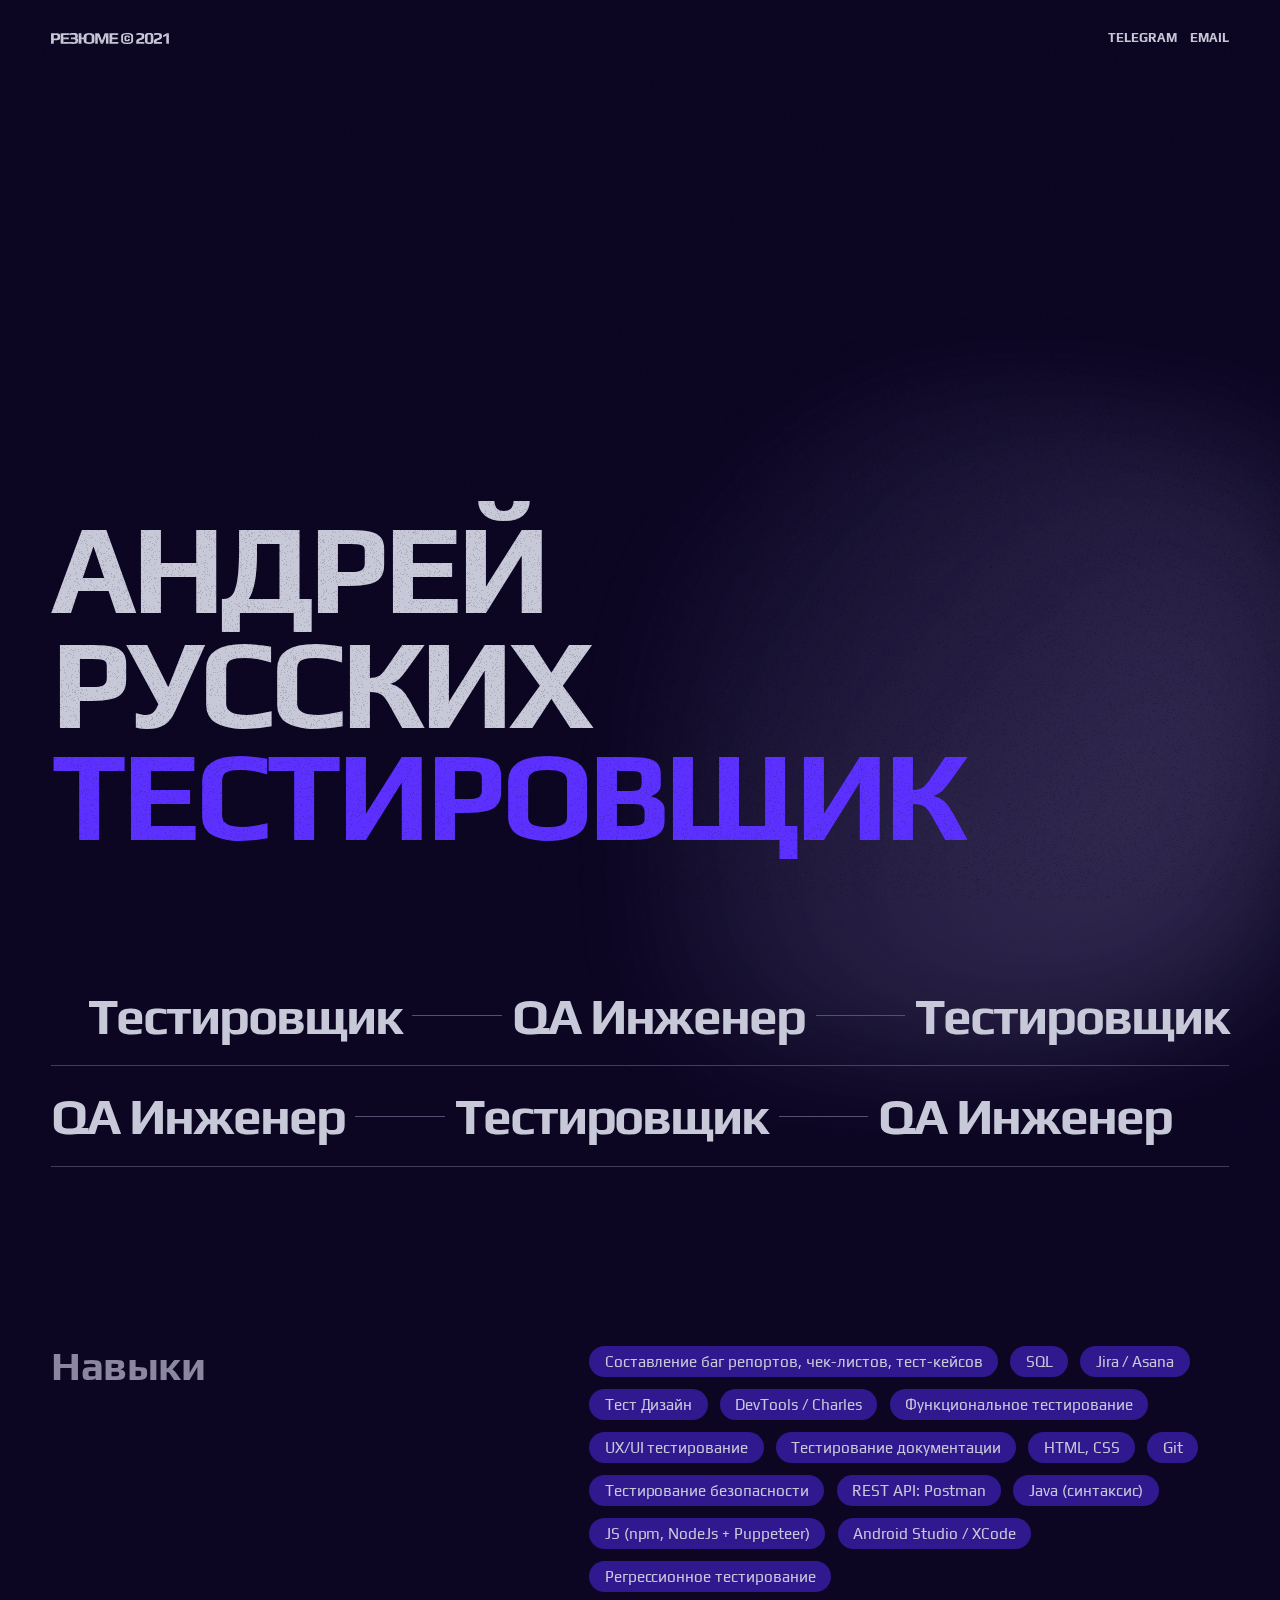
==== index.html @ d081fbeb "cv2021" ====
﻿<!DOCTYPE html>
<html lang="ru">
    <head>
        <meta charset="utf-8">
        <title>Андрей Русских — Тестировщик</title>
        <meta content="Резюме" name="description">
        <meta content="Андрей Русских — Тестировщик" property="og:title">
        <meta content="Резюме" property="og:description"><meta content="distr/img/social.svg" property="og:image">
        <meta content="Андрей Русских — Тестировщик" property="twitter:title">
        <meta content="Резюме" property="twitter:description">
        <meta content="distr/img/social.svg" property="twitter:image">
        <meta property="og:type" content="website">
        <meta content="summary_large_image" name="twitter:card">
        <meta content="width=device-width, initial-scale=1" name="viewport">
        <meta content="Web" name="generator"><link href="distr/css/style.css" rel="stylesheet" type="text/css"><script src="ajax/libs/webfont/1.6.26/webfont.js" type="text/javascript"></script><script type="text/javascript">WebFont.load({  google: {    families: ["Play:regular,700:cyrillic,cyrillic-ext,latin"]  }});</script><!--[if lt IE 9]><script src="https://cdnjs.cloudflare.com/ajax/libs/html5shiv/3.7.3/html5shiv.min.js" type="text/javascript"></script><![endif]--><script type="text/javascript">!function(o,c){var n=c.documentElement,t=" w-mod-";n.className+=t+"js",("ontouchstart"in o||o.DocumentTouch&&c instanceof DocumentTouch)&&(n.className+=t+"touch")}(window,document);</script><link href="distr/img/icon_cv-1.svg" rel="shortcut icon" type="image/x-icon"><link href="distr/img/icon_cv.svg" rel="apple-touch-icon"><style>
.select1 ::selection {background: #5c31ff; color: #eeedf2; text-shadow: none;}
.select2 ::selection {background: #f88cd4; color: #eeedf2; text-shadow: none;}
.select3 ::selection {background: #def141; color: #0D0627; text-shadow: none;}
  
.z-index {z-index: 20;}
  
.z-index .grid_video {transform: scale(1.2);}
</style></head><body class="body"><div class="section is--nav"><div class="container is--nav"><a href="index.htm" class="nav__logo-link-2 w-inline-block"><img src="distr/img/РЕЗЮМЕ © 2021.svg" loading="lazy" alt="РЕЗЮМЕ 2021" class="image-5"></a><div class="nav__right-2"><div class="nav__menu-3"><a href="https://t.me/andrewruss" target="_blank" class="nav__link-2 is--second w-inline-block"><p class="nav__link-text-2">telegram</p></a><a href="mailto:aruss.qa@gmail.com?subject=Hello!" class="nav__link-2 is--third w-inline-block"><p class="nav__link-text-2">email</p></a></div></div></div><div class="html w-embed"><style>
@media only screen and (min-width: 1920px) {
body {font-size: 19.2px;}
}

.focused-number .number_img {
  filter: brightness(200%) brightness(200%);
}
</style></div></div><div class="page-gradient_contain"><img src="distr/img/bg.png" loading="lazy" sizes="(max-width: 479px) 100vw, 68vw" width="704.5" srcset="distr/img/bg-p-500.png 500w, distr/img/bg-p-800.png 800w, distr/img/bg-p-1080.png 1080w, distr/img/bg.png 1409w" alt="bg" class="page-gradient_img"></div><div class="locomotive-scroll"><section data-scroll-section="1" class="section is--hero"><div class="container-2 is--hero"><div class="hero__left"><div class="hero__h-contain"><h1 data-scroll-speed="3" data-scroll="1" data-scroll-position="top" class="heading">АНдрей</h1><h1 data-scroll="1" data-scroll-speed="2" data-scroll-position="top" class="heading-2">русских<br></h1><div class="hero_outline-2"><h1 data-scroll="1" data-scroll-speed="3" data-scroll-position="top" data-scroll-delay="0.05" class="heading-3">Т</h1><h1 data-scroll="1" data-scroll-speed="3" data-scroll-position="top" data-scroll-delay="0.05" class="heading-3">е</h1><h1 data-scroll="1" data-scroll-speed="2" data-scroll-position="top" data-scroll-delay="0.05" class="heading-3">с</h1><h1 data-scroll="1" data-scroll-speed="4" data-scroll-position="top" data-scroll-delay="0.05" class="heading-6">т</h1><h1 data-scroll="1" data-scroll-speed="4.5" data-scroll-position="top" data-scroll-delay="0.05" class="heading-6">и</h1><h1 data-scroll="1" data-scroll-speed="5" data-scroll-position="top" data-scroll-delay="0.05" class="heading-6">р</h1><h1 data-scroll="1" data-scroll-speed="2" data-scroll-position="top" data-scroll-delay="0.05" class="heading-6">о</h1><h1 data-scroll="1" data-scroll-speed="2" data-scroll-position="top" data-scroll-delay="0.05" class="heading-6">в</h1><h1 data-scroll="1" data-scroll-speed="3" data-scroll-position="top" data-scroll-delay="0.05" class="heading-3">щ</h1><h1 data-scroll="1" data-scroll-speed="4" data-scroll-position="top" data-scroll-delay="0.05" class="heading-6">ик</h1></div></div></div></div></section><section id="about" data-scroll-section="1" class="section"><div class="container-2 is--text-wrap"><div class="side-text st-top"><div class="side-text_wrap-2 is--alt"><div data-scroll="1" data-scroll-speed="-6" data-scroll-direction="horizontal" class="side-text_contain-2"><h2 class="heading-7">Тестировщик<br></h2><div class="side-text_line-2"></div><h2 class="heading-7">QA Инженер<br></h2><div class="side-text_line-2"></div><h2 class="heading-7">Тестировщик<br></h2></div></div><div class="side-text_wrap-2"><div data-scroll="5" data-scroll-speed="6" data-scroll-direction="horizontal" class="side-text_contain-2"><h2 class="heading-7">QA Инженер<br></h2><div class="side-text_line-2"></div><h2 class="heading-7">Тестировщик<br></h2><div class="side-text_line-2"></div><h2 class="heading-7">QA Инженер<br></h2></div></div></div></div></section><section data-scroll-section="1" class="section"><div class="container-2 is--sticky"><div id="sticky90" class="grid-2 g1"><div data-scroll="1" data-scroll-sticky="1" data-scroll-target="#sticky90" id="w-node-_0a415f8b-d619-28d3-3f7a-0fc01ea44671-50f74217" class="sticky_head shv1"><div class="sticky_heading-2"><h3 class="subheading"><strong class="subheading_main">Навыки</strong></h3></div></div><div id="w-node-_0a415f8b-d619-28d3-3f7a-0fc01ea44676-50f74217" class="sticky_block sb1"><div data-scroll="1" data-scroll-speed="0" class="skills-info"><p class="skills">Составление баг репортов, чек-листов, тест-кейсов</p><p class="skills">SQL</p><p class="skills">Jira / Asana</p><p class="skills">Тест Дизайн</p><p class="skills">DevTools / Charles</p><p class="skills">Функциональное тестирование</p><p class="skills">UX/UI тестирование</p><p class="skills">Тестирование документации</p><p class="skills">HTML, CSS</p><p class="skills">Git</p><p class="skills">Тестирование безопасности</p><p class="skills">REST API: Postman<br></p><p class="skills">Java (синтаксис)</p><p class="skills">JS (npm, NodeJs + Puppeteer)</p><p class="skills">Android Studio / XCode</p><p class="skills">Регрессионное тестирование</p></div></div></div></div></section><section id="about" data-scroll-section="1" class="section"><div class="container-2 is--text-wrap"><div class="side-text sthead"><div class="side-text_wrap-2"><div data-scroll="1" data-scroll-speed="0.6" data-scroll-direction="horizontal" class="side-text_contain-2 speed4"><h2 class="heading-7 border">Опыт работы<br></h2></div></div></div></div></section><section data-scroll-section="1" class="section"><div class="container-2 is--sticky"><div id="sticky91" class="grid-2 g1"><div data-scroll="1" data-scroll-sticky="1" data-scroll-target="#sticky91" id="w-node-_2f154e88-2112-0199-5d39-6d9346a34ce4-50f74217" class="sticky_head shv2"><div class="sticky_heading-2"><h3 class="subheading"><strong class="subheading_main">Skillbox</strong></h3><p class="subtitle-main">март 2021 — по настоящее время</p></div></div><div id="w-node-_2f154e88-2112-0199-5d39-6d9346a34ced-50f74217" class="sticky_block sb1"><div data-scroll="1" data-scroll-speed="0" class="info"><p class="subtitle"><strong class="subtitl">Студент курса тестирования</strong></p><ul role="list" class="text-from-list"><li class="list-item-1"><strong class="list-text">На данный момент мной пройден курс “Тестирование Web, мобильных приложений”, курс “Web-дизайн (UX / UI)”</strong></li></ul><p class="subtitle next-paragraf"><strong class="subtitl">Мои основные инструменты<br></strong></p><ul role="list" class="text-from-list"><li class="list-item-1"><strong class="list-text">Jira / Asana, Chrome DevTools, Postman, VS Code, Терминал (Zsh / Bash)</strong></li></ul><p class="subtitle next-paragraf"><strong class="subtitl">Умею<br></strong></p><ul role="list" class="list-skills"><li class="list-item-1"><strong class="list-text">Применять техники тест дизайна: граничные значения, классы эквивалентности, pairwise</strong></li><li class="list-item-1"><strong class="list-text">Составлять тестовую документацию: баг репорты, чек-листы, тест-кейсы</strong></li><li class="list-item-1"><strong class="list-text">Тестировать API: Postman (get, post, put, delete запросы)</strong></li><li class="list-item-1"><strong class="list-text">Работать с Chrome DevTools</strong></li><li class="list-item-1"><strong class="list-text">Писать SQL запросы: DESCRIBE, SELECT, JOIN</strong></li><li class="list-item-1"><strong class="list-text">Знаю теорию тестирования</strong></li></ul></div></div></div></div></section><section data-scroll-section="1" class="section"><div class="container-2 is--sticky"><div id="sticky92" class="grid-2 g1"><div data-scroll="1" data-scroll-sticky="1" data-scroll-target="#sticky92" id="w-node-_2c84417f-ed3a-d03d-2c2e-18296269970a-50f74217" class="sticky_head shv2"><div class="sticky_heading-2"><h3 class="subheading"><strong class="subheading_main">Mailfit Agency</strong></h3><p class="subtitle-main">октябрь 2020 — март 2021</p></div></div><div id="w-node-_2c84417f-ed3a-d03d-2c2e-182962699711-50f74217" class="sticky_block sb1"><div data-scroll="1" data-scroll-speed="0" class="info"><p class="subtitle"><strong class="subtitl">Web—дизайнер</strong></p><ul role="list" class="list-skills"><li class="list-item-1"><strong class="list-text">Дизайн e-mail рассылок</strong></li><li class="list-item-1"><strong class="list-text">Верстка писем в конструкторе, кейсов в WordPress</strong></li><li class="list-item-1"><strong class="list-text">Подготовка контента (ретушь, цветокоррекция, отрисовка иллюстраций)</strong></li><li class="list-item-1"><strong class="list-text">Отрисовка и сборка анимации</strong></li></ul><p class="subtitle next-paragraf"><strong class="subtitl">Достижения<br></strong></p><ul role="list" class="text-from-list"><li class="list-item-1"><strong class="list-text">Моя работа заняла 1-ое место в </strong><a href="awards-all-works-december.html" class="link_text"><strong data-w-id="2c84417f-ed3a-d03d-2c2e-18296269972c" class="list-text link-list">Конкурсе лучших писем</strong></a><strong class="list-text"> в декабре 2020.</strong></li></ul></div></div></div></div></section><section data-scroll-section="1" class="section"><div class="container-2 is--sticky"><div id="sticky93" class="grid-2 g1"><div data-scroll="1" data-scroll-sticky="1" data-scroll-target="#sticky93" id="w-node-_3e2d6e59-fff8-8363-40db-9f4ae3d37b65-50f74217" class="sticky_head shv2"><div class="sticky_heading-2"><h3 class="subheading"><strong class="subheading_main">Сбербанк</strong></h3><p class="subtitle-main">сентябрь 2013 — июнь 2019</p></div></div><div id="w-node-_3e2d6e59-fff8-8363-40db-9f4ae3d37b6e-50f74217" class="sticky_block sb1"><div data-scroll="1" data-scroll-speed="0" class="info"><p class="subtitle"><strong class="subtitl">Контролер качества / Андеррайтер</strong></p><ul role="list" class="list-skills"><li class="list-item-1"><strong class="list-text">Проводил проверку контроля качества работы сотрудников подразделения банка</strong></li><li class="list-item-1"><strong class="list-text">Тестировал новые внутренние программы при вводе их в рабочий процесс, описывал возникающие ошибки</strong></li><li class="list-item-1"><strong class="list-text">Проводил экспертизу и анализ рисков при кредитовании субъектов малого и среднего бизнеса</strong></li><li class="list-item-1"><strong class="list-text">Создавал и размещал контент на внутреннем корпоративном портале</strong></li></ul><p class="subtitle next-paragraf"><strong class="subtitl">Достижения<br></strong></p><ul role="list" class="list-skills"><li class="list-item-1"><strong class="list-text">Стал контролером качества — анализировал “пользовательский опыт”: где люди чаще всего совершают ошибки, разрабатывал чек-листы и варианты решения. Анализировал статистику работы сотрудников и на ее основе готовил презентации для руководства + презентации для проведения внутренних тренингов и обучений</strong></li><li class="list-item-1"><strong class="list-text">Внес предложение по оптимизации процесса анализа сделок и разработал методологию, что помогло исключить типичные ошибки сотрудников</strong></li><li class="list-item-1"><strong class="list-text">Систематическое перевыполнение плана по итогам квартала/года (KPI по количеству закрытых сделок 120% и выше)</strong></li><li class="list-item-1"><strong class="list-text">Активно участвовал в тьюторстве — мои ученики сдавали экзамены с первого раза (при общем показателе сдачи 60%)</strong></li><li class="list-item-1"><strong class="list-text">Развивал дополнительные компетенции: “развитие командной работы и ответственности” в течение года и применял на практике, изучал принципы Agile</strong></li></ul></div></div></div></div></section><section id="about" data-scroll-section="1" class="section"><div class="container-2 is--text-wrap"><div class="side-text sthead"><div class="side-text_wrap-2"><div data-scroll="1" data-scroll-speed="0.6" data-scroll-direction="horizontal" class="side-text_contain-2 speed4"><h2 class="heading-7 border">Образование<br></h2></div></div></div></div></section><section data-scroll-section="1" class="section"><div class="container-2 is--sticky"><div id="sticky94" class="grid-2 g1"><div data-scroll="1" data-scroll-sticky="1" data-scroll-target="#sticky94" id="w-node-_5472b1e8-a966-652a-105b-6905ffc31b41-50f74217" class="sticky_head shv2"><div class="sticky_heading-2"><h3 class="subheading"><strong class="subheading_main">Высшее</strong></h3></div></div><div id="w-node-_5472b1e8-a966-652a-105b-6905ffc31b4a-50f74217" class="sticky_block sb1"><div data-scroll="1" data-scroll-speed="0" class="info"><p class="subtitle"><strong class="subtitl">Финансовый университет при Правительстве Российской Федерации</strong></p><div data-scroll="1" data-scroll-speed="0" class="skills-info"><p class="skills">2007 — 2011</p><p class="skills">Финансы и кредит</p><p class="skills">Финансовый менеджмент</p></div><p class="subtitle next-paragraf"><strong class="subtitl">Курсы и тренинги<br></strong></p><div data-scroll="1" data-scroll-speed="0" class="skills-info"><p class="skills">Skillbox: Профессия тестировщик</p><p class="skills">Stepik: SQL тренажер</p><p class="skills">Skillbox: Профессия Web-дизайнер</p></div></div></div></div></div></section><section id="about" data-scroll-section="1" class="section"><div class="container-2 is--text-wrap"><div class="side-text sthead"><div class="side-text_wrap-2"><div data-scroll="1" data-scroll-speed="0.6" data-scroll-direction="horizontal" class="side-text_contain-2 speed4"><h2 class="heading-7 border">Обо мне<br></h2></div></div></div></div></section><section data-scroll-section="1" class="section"><div class="container-2 is--sticky"><div id="sticky95" class="grid-2 g1 v-obomne"><div id="w-node-_0c048d30-abb1-335c-92b5-0ba112073f1d-50f74217" class="sticky_head shv2"><div class="sticky_heading-2"><div data-scroll="1" data-scroll-speed="0" class="info"><ul role="list" class="list-skills"><li class="list-item-1"><strong class="list-text">Обширный опыт проведения проверок качества, навыки верстки и понимание UX/UI позволит мне уверенно тестировать ПО и веб-приложения</strong></li><li class="list-item-1"><strong class="list-text">Постоянство и последовательность действий в достижении целей — мои сильные стороны</strong></li><li class="list-item-1"><strong class="list-text">Много читаю, чтобы совершенствовать свои навыки</strong></li><li class="list-item-1"><strong class="list-text">Инвестирую в свое развитие</strong></li></ul></div></div></div><div id="w-node-_0c048d30-abb1-335c-92b5-0ba112073f24-50f74217" class="sticky_block sb1"><div data-scroll="1" data-scroll-speed="0" class="info"><ul role="list" class="list-skills"><li class="list-item-1"><strong class="list-text">Уверенные навыки планирования и самодисциплины</strong></li><li class="list-item-1"><strong class="list-text">Опыт наставничества и обучения сотрудников</strong></li><li class="list-item-1"><strong class="list-text">Английский язык: Intermediate (читаю техдокументацию, новости, смотрю туториалы на Youtube</strong></li><li class="list-item-1"><strong class="list-text">Несколько лет работал Системным администратором: обеспечил штатную работу парка компьютерной техники, сервера, сети, программного обеспечения, администрировал сайт</strong></li></ul></div></div></div></div></section><section id="sticky2" data-scroll-section="1" class="section is--letters"><div data-scroll="1" data-scroll-sticky="1" data-scroll-target="#sticky2" class="container"><div class="grid"><div id="w-node-e5d07d84-f7e2-d313-c4bc-ace04fb4af65-50f74217" class="numbers_contain"><a data-scroll="1" data-scroll-speed="1" data-scroll-class="focused-number" data-scroll-offset="48%,48%" data-scroll-repeat="true" href="https://t.me/andrewruss" target="_blank" class="number w-inline-block"><div class="number_bg"></div><div class="number_wrap"><h3 class="number_heading">Telegram</h3><h4 class="number_text">@andrewruss</h4></div></a><a data-scroll="1" data-scroll-speed="1" data-scroll-class="focused-number" data-scroll-offset="48%,48%" data-scroll-repeat="true" href="mailto:aruss.qa@gmail.com?subject=Hello!" class="number w-inline-block"><div class="number_wrap"><h3 class="number_heading">Email</h3><h4 class="number_text">aruss.qa@gmail.com</h4></div><div class="number_bg"></div></a><a data-scroll="1" data-scroll-speed="1" data-scroll-class="focused-number" data-scroll-offset="48%,48%" data-scroll-repeat="true" href="tel:89655123881" class="number w-inline-block"><div class="number_wrap"><h3 class="number_heading">Телефон</h3><h4 class="number_text">8 965 512 38 81</h4></div><div class="number_bg"></div></a></div></div></div></section><section data-scroll-section="1" class="section is--footer"><div class="container is--footer"><div class="footer_contain"><p class="footer_p">©2021 Русских Андрей</p><div class="footer_links"><a href="https://drive.google.com/file/d/13ImR-FSGpvqA4WviGGdrrnyih8ED2D1U/view?usp=sharing" target="_blank" class="footer_link w-inline-block"><p class="footer_p">Скачать резюме</p></a></div></div></div></section></div><script src="js/jquery-3.5.1.min.dc5e7f18c8.js?site=distr" type="text/javascript" integrity="sha256-9/aliU8dGd2tb6OSsuzixeV4y/faTqgFtohetphbbj0=" crossorigin="anonymous"></script><script src="distr/js/js.jss" type="text/javascript"></script><!--[if lte IE 9]><script src="//cdnjs.cloudflare.com/ajax/libs/placeholders/3.0.2/placeholders.min.js"></script><![endif]--><script src="ajax/libs/jqueryui/1.12.1/jquery-ui.min.js"></script>
<script src="ajax/libs/jqueryui-touch-punch/0.2.3/jquery.ui.touch-punch.min.js"></script>

<main role="main" class="main-content">
    <canvas id="noise" class="noise"></canvas>
</main>
<style>.main-content {
       z-index: 9999999999;
    position: fixed;
    top: 0;
    left: 0;
    display: flex;
    align-items: center;
    justify-content: center;
    flex-flow: column;
    height: 100vh;
    background: transparent;
}
.noise {
    z-index: 9999999999;
    position: fixed;
    top: 0;
    left: 0;
    width: 100%;
    height: 100vh;
    pointer-events: none;
    opacity: .14;
}
</style>
<script>const noise = () => {
    let canvas, ctx;
    let wWidth, wHeight;
    let noiseData = [];
    let frame = 0;
    let loopTimeout;
    // Create Noise
    const createNoise = () => {
        const idata = ctx.createImageData(wWidth, wHeight);
        const buffer32 = new Uint32Array(idata.data.buffer);
        const len = buffer32.length;
        for (let i = 0; i < len; i++) {
            if (Math.random() < 0.1) {
                buffer32[i] = 0xff000000;
            }
        }
        noiseData.push(idata);
    };
    // Play Noise
    const paintNoise = () => {
        if (frame === 9) {
            frame = 0;
        } else {
            frame++;
        }
        ctx.putImageData(noiseData[frame], 0, 0);
    };
    // Loop
    const loop = () => {
        paintNoise(frame);
        loopTimeout = window.setTimeout(() => {
            window.requestAnimationFrame(loop);
        }, (1000 / 25));
    };
    // Setup
    const setup = () => {
        wWidth = window.innerWidth;
        wHeight = window.innerHeight;
        canvas.width = wWidth;
        canvas.height = wHeight;
        for (let i = 0; i < 10; i++) {
            createNoise();
        }
        loop();
    };
    // Reset
    let resizeThrottle;
    const reset = () => {
        window.addEventListener('resize', () => {
            window.clearTimeout(resizeThrottle);
            resizeThrottle = window.setTimeout(() => {
                window.clearTimeout(loopTimeout);
                setup();
            }, 200);
        }, false);
    };
    // Init
    const init = (() => {
        canvas = document.getElementById('noise');
        ctx = canvas.getContext('2d');
        setup();
    })();
};
noise();</script>

<script>
var textSelect = 1;
$('body').addClass('select1');
function selectColor() {
    textSelect++;
    if (textSelect > 3) {
    	textSelect = 1;
    }
    if ( textSelect == 1 ) {
    	$('body').addClass('select1');
      $('body').removeClass('select2');
      $('body').removeClass('select3');
    }
    if ( textSelect == 2 ) {
    	$('body').removeClass('select1');
      $('body').addClass('select2');
      $('body').removeClass('select3');
    }
    if ( textSelect == 3 ) {
    	$('body').removeClass('select1');
      $('body').removeClass('select2');
      $('body').addClass('select3');
    }
}
$('body').mousedown(function() {
	selectColor();
});
$('body').mouseup(function() {
	selectColor();
});
  
$('.grid_media').draggable();
  
$('.grid_media').hover(function() {
	$(this).toggleClass('z-index');
});
</script><link rel="stylesheet" href="npm/locomotive-scroll@3.5.4/dist/locomotive-scroll.css">
<script src="npm/locomotive-scroll@4.1.1/dist/locomotive-scroll.min.js"></script>
<script>
const locoScroll = new LocomotiveScroll({
  el: document.querySelector(".locomotive-scroll"),
  smooth: true,
  smartphone: {
      smooth: true
  },
  tablet: {
      smooth: true
  },
	smoothMobile: 1,
  multiplier: 1.0,
}); 
</script>


<script>
// Optional Script for Anchor Links
$('.nav__link.is--first').on('click', function() {
		const slider = document.querySelector('#about');
    locoScroll.scrollTo(slider)
});

$('.nav__link.is--second').on('click', function() {
		const slider = document.querySelector('#sticky2');
    locoScroll.scrollTo(slider)
});

$('.nav__link.is--third').on('click', function() {
		const slider = document.querySelector('#photos');
    locoScroll.scrollTo(slider)
});

</script>
</body>
</html>
---- distr/css/style.css ----
/* Generated on: Thu Aug 12 2021 06:53:23 GMT+0000 (Coordinated Universal Time) */
/* ==========================================================================
   normalize.css v3.0.3 | MIT License | github.com/necolas/normalize.css 
   ========================================================================== */
/*! normalize.css v3.0.3 | MIT License | github.com/necolas/normalize.css */html{font-family:sans-serif;-ms-text-size-adjust:100%;-webkit-text-size-adjust:100%}body{margin:0}article,aside,details,figcaption,figure,footer,header,hgroup,main,menu,nav,section,summary{display:block}audio,canvas,progress,video{display:inline-block;vertical-align:baseline}audio:not([controls]){display:none;height:0}[hidden],template{display:none}a{background-color:transparent}a:active,a:hover{outline:0}abbr[title]{border-bottom:1px dotted}b,strong{font-weight:bold}dfn{font-style:italic}h1{font-size:2em;margin:.67em 0}mark{background:#ff0;color:#000}small{font-size:80%}sub,sup{font-size:75%;line-height:0;position:relative;vertical-align:baseline}sup{top:-0.5em}sub{bottom:-0.25em}img{border:0}svg:not(:root){overflow:hidden}figure{margin:1em 40px}hr{box-sizing:content-box;height:0}pre{overflow:auto}code,kbd,pre,samp{font-family:monospace,monospace;font-size:1em}button,input,optgroup,select,textarea{color:inherit;font:inherit;margin:0}button{overflow:visible}button,select{text-transform:none}button,html input[type="button"],input[type="reset"]{-webkit-appearance:button;cursor:pointer}button[disabled],html input[disabled]{cursor:default}button::-moz-focus-inner,input::-moz-focus-inner{border:0;padding:0}input{line-height:normal}input[type="checkbox"],input[type="radio"]{box-sizing:border-box;padding:0}input[type="number"]::-webkit-inner-spin-button,input[type="number"]::-webkit-outer-spin-button{height:auto}input[type="search"]{-webkit-appearance:none}input[type="search"]::-webkit-search-cancel-button,input[type="search"]::-webkit-search-decoration{-webkit-appearance:none}fieldset{border:1px solid #c0c0c0;margin:0 2px;padding:.35em .625em .75em}legend{border:0;padding:0}textarea{overflow:auto}optgroup{font-weight:bold}table{border-collapse:collapse;border-spacing:0}td,th{padding:0}

/* ==========================================================================
   Start of base Webflow CSS - If you're looking for some ultra-clean CSS, skip the boilerplate and see the unminified code below.
   ========================================================================== */
@font-face{font-family:'webflow-icons';src:url("[data-uri]") format('truetype');font-weight:normal;font-style:normal}[class^="w-icon-"],[class*=" w-icon-"]{font-family:'webflow-icons' !important;speak:none;font-style:normal;font-weight:normal;font-variant:normal;text-transform:none;line-height:1;-webkit-font-smoothing:antialiased;-moz-osx-font-smoothing:grayscale}.w-icon-slider-right:before{content:"\e600"}.w-icon-slider-left:before{content:"\e601"}.w-icon-nav-menu:before{content:"\e602"}.w-icon-arrow-down:before,.w-icon-dropdown-toggle:before{content:"\e603"}.w-icon-file-upload-remove:before{content:"\e900"}.w-icon-file-upload-icon:before{content:"\e903"}*{-webkit-box-sizing:border-box;-moz-box-sizing:border-box;box-sizing:border-box}html{height:100%}body{margin:0;min-height:100%;background-color:#fff;font-family:Arial,sans-serif;font-size:14px;line-height:20px;color:#333}img{max-width:100%;vertical-align:middle;display:inline-block}html.w-mod-touch *{background-attachment:scroll !important}.w-block{display:block}.w-inline-block{max-width:100%;display:inline-block}.w-clearfix:before,.w-clearfix:after{content:" ";display:table;grid-column-start:1;grid-row-start:1;grid-column-end:2;grid-row-end:2}.w-clearfix:after{clear:both}.w-hidden{display:none}.w-button{display:inline-block;padding:9px 15px;background-color:#3898EC;color:white;border:0;line-height:inherit;text-decoration:none;cursor:pointer;border-radius:0}input.w-button{-webkit-appearance:button}html[data-w-dynpage] [data-w-cloak]{color:transparent !important}.w-webflow-badge,.w-webflow-badge *{position:static;left:auto;top:auto;right:auto;bottom:auto;z-index:auto;display:block;visibility:visible;overflow:visible;overflow-x:visible;overflow-y:visible;box-sizing:border-box;width:auto;height:auto;max-height:none;max-width:none;min-height:0;min-width:0;margin:0;padding:0;float:none;clear:none;border:0 none transparent;border-radius:0;background:none;background-image:none;background-position:0 0;background-size:auto auto;background-repeat:repeat;background-origin:padding-box;background-clip:border-box;background-attachment:scroll;background-color:transparent;box-shadow:none;opacity:1;transform:none;transition:none;direction:ltr;font-family:inherit;font-weight:inherit;color:inherit;font-size:inherit;line-height:inherit;font-style:inherit;font-variant:inherit;text-align:inherit;letter-spacing:inherit;text-decoration:inherit;text-indent:0;text-transform:inherit;list-style-type:disc;text-shadow:none;font-smoothing:auto;vertical-align:baseline;cursor:inherit;white-space:inherit;word-break:normal;word-spacing:normal;word-wrap:normal}.w-webflow-badge{position:fixed !important;display:inline-block !important;visibility:visible !important;z-index:2147483647 !important;top:auto !important;right:12px !important;bottom:12px !important;left:auto !important;color:#AAADB0 !important;background-color:#fff !important;border-radius:3px !important;padding:6px 8px 6px 6px !important;font-size:12px !important;opacity:1 !important;line-height:14px !important;text-decoration:none !important;transform:none !important;margin:0 !important;width:auto !important;height:auto !important;overflow:visible !important;white-space:nowrap;box-shadow:0 0 0 1px rgba(0,0,0,0.1),0 1px 3px rgba(0,0,0,0.1);cursor:pointer}.w-webflow-badge>img{display:inline-block !important;visibility:visible !important;opacity:1 !important;vertical-align:middle !important}h1,h2,h3,h4,h5,h6{font-weight:bold;margin-bottom:10px}h1{font-size:38px;line-height:44px;margin-top:20px}h2{font-size:32px;line-height:36px;margin-top:20px}h3{font-size:24px;line-height:30px;margin-top:20px}h4{font-size:18px;line-height:24px;margin-top:10px}h5{font-size:14px;line-height:20px;margin-top:10px}h6{font-size:12px;line-height:18px;margin-top:10px}p{margin-top:0;margin-bottom:10px}blockquote{margin:0 0 10px 0;padding:10px 20px;border-left:5px solid #E2E2E2;font-size:18px;line-height:22px}figure{margin:0;margin-bottom:10px}figcaption{margin-top:5px;text-align:center}ul,ol{margin-top:0;margin-bottom:10px;padding-left:40px}.w-list-unstyled{padding-left:0;list-style:none}.w-embed:before,.w-embed:after{content:" ";display:table;grid-column-start:1;grid-row-start:1;grid-column-end:2;grid-row-end:2}.w-embed:after{clear:both}.w-video{width:100%;position:relative;padding:0}.w-video iframe,.w-video object,.w-video embed{position:absolute;top:0;left:0;width:100%;height:100%}fieldset{padding:0;margin:0;border:0}button,html input[type="button"],input[type="reset"]{border:0;cursor:pointer;-webkit-appearance:button}.w-form{margin:0 0 15px}.w-form-done{display:none;padding:20px;text-align:center;background-color:#dddddd}.w-form-fail{display:none;margin-top:10px;padding:10px;background-color:#ffdede}label{display:block;margin-bottom:5px;font-weight:bold}.w-input,.w-select{display:block;width:100%;height:38px;padding:8px 12px;margin-bottom:10px;font-size:14px;line-height:1.42857143;color:#333333;vertical-align:middle;background-color:#ffffff;border:1px solid #cccccc}.w-input:-moz-placeholder,.w-select:-moz-placeholder{color:#999}.w-input::-moz-placeholder,.w-select::-moz-placeholder{color:#999;opacity:1}.w-input:-ms-input-placeholder,.w-select:-ms-input-placeholder{color:#999}.w-input::-webkit-input-placeholder,.w-select::-webkit-input-placeholder{color:#999}.w-input:focus,.w-select:focus{border-color:#3898EC;outline:0}.w-input[disabled],.w-select[disabled],.w-input[readonly],.w-select[readonly],fieldset[disabled] .w-input,fieldset[disabled] .w-select{cursor:not-allowed;background-color:#eeeeee}textarea.w-input,textarea.w-select{height:auto}.w-select{background-color:#f3f3f3}.w-select[multiple]{height:auto}.w-form-label{display:inline-block;cursor:pointer;font-weight:normal;margin-bottom:0}.w-radio{display:block;margin-bottom:5px;padding-left:20px}.w-radio:before,.w-radio:after{content:" ";display:table;grid-column-start:1;grid-row-start:1;grid-column-end:2;grid-row-end:2}.w-radio:after{clear:both}.w-radio-input{margin:4px 0 0;margin-top:1px \9;line-height:normal;float:left;margin-left:-20px}.w-radio-input{margin-top:3px}.w-file-upload{display:block;margin-bottom:10px}.w-file-upload-input{width:.1px;height:.1px;opacity:0;overflow:hidden;position:absolute;z-index:-100}.w-file-upload-default,.w-file-upload-uploading,.w-file-upload-success{display:inline-block;color:#333333}.w-file-upload-error{display:block;margin-top:10px}.w-file-upload-default.w-hidden,.w-file-upload-uploading.w-hidden,.w-file-upload-error.w-hidden,.w-file-upload-success.w-hidden{display:none}.w-file-upload-uploading-btn{display:flex;font-size:14px;font-weight:normal;cursor:pointer;margin:0;padding:8px 12px;border:1px solid #cccccc;background-color:#fafafa}.w-file-upload-file{display:flex;flex-grow:1;justify-content:space-between;margin:0;padding:8px 9px 8px 11px;border:1px solid #cccccc;background-color:#fafafa}.w-file-upload-file-name{font-size:14px;font-weight:normal;display:block}.w-file-remove-link{margin-top:3px;margin-left:10px;width:auto;height:auto;padding:3px;display:block;cursor:pointer}.w-icon-file-upload-remove{margin:auto;font-size:10px}.w-file-upload-error-msg{display:inline-block;color:#ea384c;padding:2px 0}.w-file-upload-info{display:inline-block;line-height:38px;padding:0 12px}.w-file-upload-label{display:inline-block;font-size:14px;font-weight:normal;cursor:pointer;margin:0;padding:8px 12px;border:1px solid #cccccc;background-color:#fafafa}.w-icon-file-upload-icon,.w-icon-file-upload-uploading{display:inline-block;margin-right:8px;width:20px}.w-icon-file-upload-uploading{height:20px}.w-container{margin-left:auto;margin-right:auto;max-width:940px}.w-container:before,.w-container:after{content:" ";display:table;grid-column-start:1;grid-row-start:1;grid-column-end:2;grid-row-end:2}.w-container:after{clear:both}.w-container .w-row{margin-left:-10px;margin-right:-10px}.w-row:before,.w-row:after{content:" ";display:table;grid-column-start:1;grid-row-start:1;grid-column-end:2;grid-row-end:2}.w-row:after{clear:both}.w-row .w-row{margin-left:0;margin-right:0}.w-col{position:relative;float:left;width:100%;min-height:1px;padding-left:10px;padding-right:10px}.w-col .w-col{padding-left:0;padding-right:0}.w-col-1{width:8.33333333%}.w-col-2{width:16.66666667%}.w-col-3{width:25%}.w-col-4{width:33.33333333%}.w-col-5{width:41.66666667%}.w-col-6{width:50%}.w-col-7{width:58.33333333%}.w-col-8{width:66.66666667%}.w-col-9{width:75%}.w-col-10{width:83.33333333%}.w-col-11{width:91.66666667%}.w-col-12{width:100%}.w-hidden-main{display:none !important}@media screen and (max-width:991px){.w-container{max-width:728px}.w-hidden-main{display:inherit !important}.w-hidden-medium{display:none !important}.w-col-medium-1{width:8.33333333%}.w-col-medium-2{width:16.66666667%}.w-col-medium-3{width:25%}.w-col-medium-4{width:33.33333333%}.w-col-medium-5{width:41.66666667%}.w-col-medium-6{width:50%}.w-col-medium-7{width:58.33333333%}.w-col-medium-8{width:66.66666667%}.w-col-medium-9{width:75%}.w-col-medium-10{width:83.33333333%}.w-col-medium-11{width:91.66666667%}.w-col-medium-12{width:100%}.w-col-stack{width:100%;left:auto;right:auto}}@media screen and (max-width:767px){.w-hidden-main{display:inherit !important}.w-hidden-medium{display:inherit !important}.w-hidden-small{display:none !important}.w-row,.w-container .w-row{margin-left:0;margin-right:0}.w-col{width:100%;left:auto;right:auto}.w-col-small-1{width:8.33333333%}.w-col-small-2{width:16.66666667%}.w-col-small-3{width:25%}.w-col-small-4{width:33.33333333%}.w-col-small-5{width:41.66666667%}.w-col-small-6{width:50%}.w-col-small-7{width:58.33333333%}.w-col-small-8{width:66.66666667%}.w-col-small-9{width:75%}.w-col-small-10{width:83.33333333%}.w-col-small-11{width:91.66666667%}.w-col-small-12{width:100%}}@media screen and (max-width:479px){.w-container{max-width:none}.w-hidden-main{display:inherit !important}.w-hidden-medium{display:inherit !important}.w-hidden-small{display:inherit !important}.w-hidden-tiny{display:none !important}.w-col{width:100%}.w-col-tiny-1{width:8.33333333%}.w-col-tiny-2{width:16.66666667%}.w-col-tiny-3{width:25%}.w-col-tiny-4{width:33.33333333%}.w-col-tiny-5{width:41.66666667%}.w-col-tiny-6{width:50%}.w-col-tiny-7{width:58.33333333%}.w-col-tiny-8{width:66.66666667%}.w-col-tiny-9{width:75%}.w-col-tiny-10{width:83.33333333%}.w-col-tiny-11{width:91.66666667%}.w-col-tiny-12{width:100%}}.w-widget{position:relative}.w-widget-map{width:100%;height:400px}.w-widget-map label{width:auto;display:inline}.w-widget-map img{max-width:inherit}.w-widget-map .gm-style-iw{text-align:center}.w-widget-map .gm-style-iw>button{display:none !important}.w-widget-twitter{overflow:hidden}.w-widget-twitter-count-shim{display:inline-block;vertical-align:top;position:relative;width:28px;height:20px;text-align:center;background:white;border:#758696 solid 1px;border-radius:3px}.w-widget-twitter-count-shim *{pointer-events:none;-webkit-user-select:none;-moz-user-select:none;-ms-user-select:none;user-select:none}.w-widget-twitter-count-shim .w-widget-twitter-count-inner{position:relative;font-size:15px;line-height:12px;text-align:center;color:#999;font-family:serif}.w-widget-twitter-count-shim .w-widget-twitter-count-clear{position:relative;display:block}.w-widget-twitter-count-shim.w--large{width:36px;height:28px}.w-widget-twitter-count-shim.w--large .w-widget-twitter-count-inner{font-size:18px;line-height:18px}.w-widget-twitter-count-shim:not(.w--vertical){margin-left:5px;margin-right:8px}.w-widget-twitter-count-shim:not(.w--vertical).w--large{margin-left:6px}.w-widget-twitter-count-shim:not(.w--vertical):before,.w-widget-twitter-count-shim:not(.w--vertical):after{top:50%;left:0;border:solid transparent;content:" ";height:0;width:0;position:absolute;pointer-events:none}.w-widget-twitter-count-shim:not(.w--vertical):before{border-color:rgba(117,134,150,0);border-right-color:#5d6c7b;border-width:4px;margin-left:-9px;margin-top:-4px}.w-widget-twitter-count-shim:not(.w--vertical).w--large:before{border-width:5px;margin-left:-10px;margin-top:-5px}.w-widget-twitter-count-shim:not(.w--vertical):after{border-color:rgba(255,255,255,0);border-right-color:white;border-width:4px;margin-left:-8px;margin-top:-4px}.w-widget-twitter-count-shim:not(.w--vertical).w--large:after{border-width:5px;margin-left:-9px;margin-top:-5px}.w-widget-twitter-count-shim.w--vertical{width:61px;height:33px;margin-bottom:8px}.w-widget-twitter-count-shim.w--vertical:before,.w-widget-twitter-count-shim.w--vertical:after{top:100%;left:50%;border:solid transparent;content:" ";height:0;width:0;position:absolute;pointer-events:none}.w-widget-twitter-count-shim.w--vertical:before{border-color:rgba(117,134,150,0);border-top-color:#5d6c7b;border-width:5px;margin-left:-5px}.w-widget-twitter-count-shim.w--vertical:after{border-color:rgba(255,255,255,0);border-top-color:white;border-width:4px;margin-left:-4px}.w-widget-twitter-count-shim.w--vertical .w-widget-twitter-count-inner{font-size:18px;line-height:22px}.w-widget-twitter-count-shim.w--vertical.w--large{width:76px}.w-widget-gplus{overflow:hidden}.w-background-video{position:relative;overflow:hidden;height:500px;color:white}.w-background-video>video{background-size:cover;background-position:50% 50%;position:absolute;margin:auto;width:100%;height:100%;right:-100%;bottom:-100%;top:-100%;left:-100%;object-fit:cover;z-index:-100}.w-background-video>video::-webkit-media-controls-start-playback-button{display:none !important;-webkit-appearance:none}.w-slider{position:relative;height:300px;text-align:center;background:#dddddd;clear:both;-webkit-tap-highlight-color:rgba(0,0,0,0);tap-highlight-color:rgba(0,0,0,0)}.w-slider-mask{position:relative;display:block;overflow:hidden;z-index:1;left:0;right:0;height:100%;white-space:nowrap}.w-slide{position:relative;display:inline-block;vertical-align:top;width:100%;height:100%;white-space:normal;text-align:left}.w-slider-nav{position:absolute;z-index:2;top:auto;right:0;bottom:0;left:0;margin:auto;padding-top:10px;height:40px;text-align:center;-webkit-tap-highlight-color:rgba(0,0,0,0);tap-highlight-color:rgba(0,0,0,0)}.w-slider-nav.w-round>div{border-radius:100%}.w-slider-nav.w-num>div{width:auto;height:auto;padding:.2em .5em;font-size:inherit;line-height:inherit}.w-slider-nav.w-shadow>div{box-shadow:0 0 3px rgba(51,51,51,0.4)}.w-slider-nav-invert{color:#fff}.w-slider-nav-invert>div{background-color:rgba(34,34,34,0.4)}.w-slider-nav-invert>div.w-active{background-color:#222}.w-slider-dot{position:relative;display:inline-block;width:1em;height:1em;background-color:rgba(255,255,255,0.4);cursor:pointer;margin:0 3px .5em;transition:background-color 100ms,color 100ms}.w-slider-dot.w-active{background-color:#fff}.w-slider-dot:focus{outline:none;box-shadow:0 0 0 2px #fff}.w-slider-dot:focus.w-active{box-shadow:none}.w-slider-arrow-left,.w-slider-arrow-right{position:absolute;width:80px;top:0;right:0;bottom:0;left:0;margin:auto;cursor:pointer;overflow:hidden;color:white;font-size:40px;-webkit-tap-highlight-color:rgba(0,0,0,0);tap-highlight-color:rgba(0,0,0,0);-webkit-user-select:none;-moz-user-select:none;-ms-user-select:none;user-select:none}.w-slider-arrow-left [class^='w-icon-'],.w-slider-arrow-right [class^='w-icon-'],.w-slider-arrow-left [class*=' w-icon-'],.w-slider-arrow-right [class*=' w-icon-']{position:absolute}.w-slider-arrow-left:focus,.w-slider-arrow-right:focus{outline:0}.w-slider-arrow-left{z-index:3;right:auto}.w-slider-arrow-right{z-index:4;left:auto}.w-icon-slider-left,.w-icon-slider-right{top:0;right:0;bottom:0;left:0;margin:auto;width:1em;height:1em}.w-slider-aria-label{border:0;clip:rect(0 0 0 0);height:1px;margin:-1px;overflow:hidden;padding:0;position:absolute;width:1px}.w-slider-force-show{display:block !important}.w-dropdown{display:inline-block;position:relative;text-align:left;margin-left:auto;margin-right:auto;z-index:900}.w-dropdown-btn,.w-dropdown-toggle,.w-dropdown-link{position:relative;vertical-align:top;text-decoration:none;color:#222222;padding:20px;text-align:left;margin-left:auto;margin-right:auto;white-space:nowrap}.w-dropdown-toggle{-webkit-user-select:none;-moz-user-select:none;-ms-user-select:none;user-select:none;display:inline-block;cursor:pointer;padding-right:40px}.w-dropdown-toggle:focus{outline:0}.w-icon-dropdown-toggle{position:absolute;top:0;right:0;bottom:0;margin:auto;margin-right:20px;width:1em;height:1em}.w-dropdown-list{position:absolute;background:#dddddd;display:none;min-width:100%}.w-dropdown-list.w--open{display:block}.w-dropdown-link{padding:10px 20px;display:block;color:#222222}.w-dropdown-link.w--current{color:#0082f3}.w-dropdown-link:focus{outline:0}@media screen and (max-width:767px){.w-nav-brand{padding-left:10px}}.w-lightbox-backdrop{color:#000;cursor:auto;font-family:serif;font-size:medium;font-style:normal;font-variant:normal;font-weight:normal;letter-spacing:normal;line-height:normal;list-style:disc;text-align:start;text-indent:0;text-shadow:none;text-transform:none;visibility:visible;white-space:normal;word-break:normal;word-spacing:normal;word-wrap:normal;position:fixed;top:0;right:0;bottom:0;left:0;color:#fff;font-family:"Helvetica Neue",Helvetica,Ubuntu,"Segoe UI",Verdana,sans-serif;font-size:17px;line-height:1.2;font-weight:300;text-align:center;background:rgba(0,0,0,0.9);z-index:2000;outline:0;opacity:0;-webkit-user-select:none;-moz-user-select:none;-ms-user-select:none;-webkit-tap-highlight-color:transparent;-webkit-transform:translate(0, 0)}.w-lightbox-backdrop,.w-lightbox-container{height:100%;overflow:auto;-webkit-overflow-scrolling:touch}.w-lightbox-content{position:relative;height:100vh;overflow:hidden}.w-lightbox-view{position:absolute;width:100vw;height:100vh;opacity:0}.w-lightbox-view:before{content:"";height:100vh}.w-lightbox-group,.w-lightbox-group .w-lightbox-view,.w-lightbox-group .w-lightbox-view:before{height:86vh}.w-lightbox-frame,.w-lightbox-view:before{display:inline-block;vertical-align:middle}.w-lightbox-figure{position:relative;margin:0}.w-lightbox-group .w-lightbox-figure{cursor:pointer}.w-lightbox-img{width:auto;height:auto;max-width:none}.w-lightbox-image{display:block;float:none;max-width:100vw;max-height:100vh}.w-lightbox-group .w-lightbox-image{max-height:86vh}.w-lightbox-caption{position:absolute;right:0;bottom:0;left:0;padding:.5em 1em;background:rgba(0,0,0,0.4);text-align:left;text-overflow:ellipsis;white-space:nowrap;overflow:hidden}.w-lightbox-embed{position:absolute;top:0;right:0;bottom:0;left:0;width:100%;height:100%}.w-lightbox-control{position:absolute;top:0;width:4em;background-size:24px;background-repeat:no-repeat;background-position:center;cursor:pointer;-webkit-transition:all .3s;transition:all .3s}.w-lightbox-left{display:none;bottom:0;left:0;background-image:url("[data-uri]")}.w-lightbox-right{display:none;right:0;bottom:0;background-image:url("[data-uri]")}.w-lightbox-close{right:0;height:2.6em;background-image:url("[data-uri]");background-size:18px}.w-lightbox-strip{position:absolute;bottom:0;left:0;right:0;padding:0 1vh;line-height:0;white-space:nowrap;overflow-x:auto;overflow-y:hidden}.w-lightbox-item{display:inline-block;width:10vh;padding:2vh 1vh;box-sizing:content-box;cursor:pointer;-webkit-transform:translate3d(0, 0, 0)}.w-lightbox-active{opacity:.3}.w-lightbox-thumbnail{position:relative;height:10vh;background:#222;overflow:hidden}.w-lightbox-thumbnail-image{position:absolute;top:0;left:0}.w-lightbox-thumbnail .w-lightbox-tall{top:50%;width:100%;-webkit-transform:translate(0, -50%);-ms-transform:translate(0, -50%);transform:translate(0, -50%)}.w-lightbox-thumbnail .w-lightbox-wide{left:50%;height:100%;-webkit-transform:translate(-50%, 0);-ms-transform:translate(-50%, 0);transform:translate(-50%, 0)}.w-lightbox-spinner{position:absolute;top:50%;left:50%;box-sizing:border-box;width:40px;height:40px;margin-top:-20px;margin-left:-20px;border:5px solid rgba(0,0,0,0.4);border-radius:50%;-webkit-animation:spin .8s infinite linear;animation:spin .8s infinite linear}.w-lightbox-spinner:after{content:"";position:absolute;top:-4px;right:-4px;bottom:-4px;left:-4px;border:3px solid transparent;border-bottom-color:#fff;border-radius:50%}.w-lightbox-hide{display:none}.w-lightbox-noscroll{overflow:hidden}@media (min-width:768px){.w-lightbox-content{height:96vh;margin-top:2vh}.w-lightbox-view,.w-lightbox-view:before{height:96vh}.w-lightbox-group,.w-lightbox-group .w-lightbox-view,.w-lightbox-group .w-lightbox-view:before{height:84vh}.w-lightbox-image{max-width:96vw;max-height:96vh}.w-lightbox-group .w-lightbox-image{max-width:82.3vw;max-height:84vh}.w-lightbox-left,.w-lightbox-right{display:block;opacity:.5}.w-lightbox-close{opacity:.8}.w-lightbox-control:hover{opacity:1}}.w-lightbox-inactive,.w-lightbox-inactive:hover{opacity:0}.w-richtext:before,.w-richtext:after{content:" ";display:table;grid-column-start:1;grid-row-start:1;grid-column-end:2;grid-row-end:2}.w-richtext:after{clear:both}.w-richtext[contenteditable="true"]:before,.w-richtext[contenteditable="true"]:after{white-space:initial}.w-richtext ol,.w-richtext ul{overflow:hidden}.w-richtext .w-richtext-figure-selected.w-richtext-figure-type-video div:after,.w-richtext .w-richtext-figure-selected[data-rt-type="video"] div:after{outline:2px solid #2895f7}.w-richtext .w-richtext-figure-selected.w-richtext-figure-type-image div,.w-richtext .w-richtext-figure-selected[data-rt-type="image"] div{outline:2px solid #2895f7}.w-richtext figure.w-richtext-figure-type-video>div:after,.w-richtext figure[data-rt-type="video"]>div:after{content:'';position:absolute;display:none;left:0;top:0;right:0;bottom:0}.w-richtext figure{position:relative;max-width:60%}.w-richtext figure>div:before{cursor:default !important}.w-richtext figure img{width:100%}.w-richtext figure figcaption.w-richtext-figcaption-placeholder{opacity:.6}.w-richtext figure div{font-size:0;color:transparent}.w-richtext figure.w-richtext-figure-type-image,.w-richtext figure[data-rt-type="image"]{display:table}.w-richtext figure.w-richtext-figure-type-image>div,.w-richtext figure[data-rt-type="image"]>div{display:inline-block}.w-richtext figure.w-richtext-figure-type-image>figcaption,.w-richtext figure[data-rt-type="image"]>figcaption{display:table-caption;caption-side:bottom}.w-richtext figure.w-richtext-figure-type-video,.w-richtext figure[data-rt-type="video"]{width:60%;height:0}.w-richtext figure.w-richtext-figure-type-video iframe,.w-richtext figure[data-rt-type="video"] iframe{position:absolute;top:0;left:0;width:100%;height:100%}.w-richtext figure.w-richtext-figure-type-video>div,.w-richtext figure[data-rt-type="video"]>div{width:100%}.w-richtext figure.w-richtext-align-center{margin-right:auto;margin-left:auto;clear:both}.w-richtext figure.w-richtext-align-center.w-richtext-figure-type-image>div,.w-richtext figure.w-richtext-align-center[data-rt-type="image"]>div{max-width:100%}.w-richtext figure.w-richtext-align-normal{clear:both}.w-richtext figure.w-richtext-align-fullwidth{width:100%;max-width:100%;text-align:center;clear:both;display:block;margin-right:auto;margin-left:auto}.w-richtext figure.w-richtext-align-fullwidth>div{display:inline-block;padding-bottom:inherit}.w-richtext figure.w-richtext-align-fullwidth>figcaption{display:block}.w-richtext figure.w-richtext-align-floatleft{float:left;margin-right:15px;clear:none}.w-richtext figure.w-richtext-align-floatright{float:right;margin-left:15px;clear:none}.w-nav{position:relative;background:#dddddd;z-index:1000}.w-nav:before,.w-nav:after{content:" ";display:table;grid-column-start:1;grid-row-start:1;grid-column-end:2;grid-row-end:2}.w-nav:after{clear:both}.w-nav-brand{position:relative;float:left;text-decoration:none;color:#333333}.w-nav-link{position:relative;display:inline-block;vertical-align:top;text-decoration:none;color:#222222;padding:20px;text-align:left;margin-left:auto;margin-right:auto}.w-nav-link.w--current{color:#0082f3}.w-nav-menu{position:relative;float:right}[data-nav-menu-open]{display:block !important;position:absolute;top:100%;left:0;right:0;background:#C8C8C8;text-align:center;overflow:visible;min-width:200px}.w--nav-link-open{display:block;position:relative}.w-nav-overlay{position:absolute;overflow:hidden;display:none;top:100%;left:0;right:0;width:100%}.w-nav-overlay [data-nav-menu-open]{top:0}.w-nav[data-animation="over-left"] .w-nav-overlay{width:auto}.w-nav[data-animation="over-left"] .w-nav-overlay,.w-nav[data-animation="over-left"] [data-nav-menu-open]{right:auto;z-index:1;top:0}.w-nav[data-animation="over-right"] .w-nav-overlay{width:auto}.w-nav[data-animation="over-right"] .w-nav-overlay,.w-nav[data-animation="over-right"] [data-nav-menu-open]{left:auto;z-index:1;top:0}.w-nav-button{position:relative;float:right;padding:18px;font-size:24px;display:none;cursor:pointer;-webkit-tap-highlight-color:rgba(0,0,0,0);tap-highlight-color:rgba(0,0,0,0);-webkit-user-select:none;-moz-user-select:none;-ms-user-select:none;user-select:none}.w-nav-button:focus{outline:0}.w-nav-button.w--open{background-color:#C8C8C8;color:white}.w-nav[data-collapse="all"] .w-nav-menu{display:none}.w-nav[data-collapse="all"] .w-nav-button{display:block}.w--nav-dropdown-open{display:block}.w--nav-dropdown-toggle-open{display:block}.w--nav-dropdown-list-open{position:static}@media screen and (max-width:991px){.w-nav[data-collapse="medium"] .w-nav-menu{display:none}.w-nav[data-collapse="medium"] .w-nav-button{display:block}}@media screen and (max-width:767px){.w-nav[data-collapse="small"] .w-nav-menu{display:none}.w-nav[data-collapse="small"] .w-nav-button{display:block}.w-nav-brand{padding-left:10px}}@media screen and (max-width:479px){.w-nav[data-collapse="tiny"] .w-nav-menu{display:none}.w-nav[data-collapse="tiny"] .w-nav-button{display:block}}.w-tabs{position:relative}.w-tabs:before,.w-tabs:after{content:" ";display:table;grid-column-start:1;grid-row-start:1;grid-column-end:2;grid-row-end:2}.w-tabs:after{clear:both}.w-tab-menu{position:relative}.w-tab-link{position:relative;display:inline-block;vertical-align:top;text-decoration:none;padding:9px 30px;text-align:left;cursor:pointer;color:#222222;background-color:#dddddd}.w-tab-link.w--current{background-color:#C8C8C8}.w-tab-link:focus{outline:0}.w-tab-content{position:relative;display:block;overflow:hidden}.w-tab-pane{position:relative;display:none}.w--tab-active{display:block}@media screen and (max-width:479px){.w-tab-link{display:block}}.w-ix-emptyfix:after{content:""}@keyframes spin{0%{transform:rotate(0deg)}100%{transform:rotate(360deg)}}.w-dyn-empty{padding:10px;background-color:#dddddd}.w-dyn-hide{display:none !important}.w-dyn-bind-empty{display:none !important}.w-condition-invisible{display:none !important}

/* ==========================================================================
   Start of custom Webflow CSS
   ========================================================================== */
body {
  background-color: #0d0628;
  font-family: 'DM Sans', sans-serif;
  color: #eeedf2;
  font-size: 1vw;
  line-height: 1.6;
  font-weight: 400;
}

h1 {
  display: inline-block;
  margin-top: 0px;
  margin-bottom: 0px;
  font-family: Fahkwang, sans-serif;
  font-size: 10.4em;
  line-height: 0.85;
  font-weight: 700;
  letter-spacing: -0.06em;
  text-transform: uppercase;
}

h2 {
  margin-top: 0px;
  margin-bottom: 0px;
  font-family: Fahkwang, sans-serif;
  font-size: 5.4em;
  line-height: 1.1;
  font-weight: 700;
  letter-spacing: -0.04em;
  text-transform: none;
}

h3 {
  margin-top: 0px;
  margin-bottom: 0px;
  font-family: Fahkwang, sans-serif;
  font-size: 3.2em;
  line-height: 1;
  font-weight: 500;
  letter-spacing: -0.04em;
}

h4 {
  margin-top: 0px;
  margin-bottom: 0px;
  font-family: Fahkwang, sans-serif;
  font-size: 15em;
  line-height: 1.4;
  font-weight: 600;
  letter-spacing: -0.04em;
}

h5 {
  margin-top: 0px;
  margin-bottom: 0px;
  font-family: Grifter;
  font-size: 1em;
  line-height: 1.4;
  font-weight: 700;
}

h6 {
  margin-top: 0px;
  margin-bottom: 0px;
  font-size: 0.85em;
  line-height: 1.4;
  font-weight: 700;
}

p {
  margin-top: 0px;
  margin-bottom: 0px;
  font-size: 1.35em;
  font-weight: 400;
}

a {
  color: #fff;
  font-size: 1em;
  text-decoration: none;
}

blockquote {
  margin-bottom: 1em;
  padding: 1em 2em;
  border-left: 0.4em solid #e2e2e2;
  font-size: 140%;
  line-height: 1.6;
}

.container {
  width: 1920px;
  max-width: 100%;
  margin-top: 0em;
  margin-right: auto;
  margin-left: auto;
  padding: 4em;
}

.container.is--nav {
  display: -webkit-box;
  display: -webkit-flex;
  display: -ms-flexbox;
  display: flex;
  height: 6em;
  padding-top: 0em;
  padding-bottom: 0em;
  -webkit-box-pack: justify;
  -webkit-justify-content: space-between;
  -ms-flex-pack: justify;
  justify-content: space-between;
  -webkit-box-align: stretch;
  -webkit-align-items: stretch;
  -ms-flex-align: stretch;
  align-items: stretch;
}

.container.is--hero {
  position: relative;
  display: -webkit-box;
  display: -webkit-flex;
  display: -ms-flexbox;
  display: flex;
  min-height: 100vh;
  padding-top: 7.4em;
  -webkit-box-orient: horizontal;
  -webkit-box-direction: normal;
  -webkit-flex-direction: row;
  -ms-flex-direction: row;
  flex-direction: row;
  -webkit-box-pack: start;
  -webkit-justify-content: flex-start;
  -ms-flex-pack: start;
  justify-content: flex-start;
  -webkit-box-align: end;
  -webkit-align-items: flex-end;
  -ms-flex-align: end;
  align-items: flex-end;
}

.container.calc {
  height: 200vh;
  padding-top: 8.3em;
  padding-bottom: 8.3em;
}

.container.is--text-wrap {
  overflow: hidden;
  padding-bottom: 0em;
}

.container.is--alt {
  height: 200vh;
}

.container.is--sticky {
  padding-top: 0em;
}

.container.is--letters {
  display: block;
  padding-top: 7.4em;
  -webkit-box-orient: vertical;
  -webkit-box-direction: normal;
  -webkit-flex-direction: column;
  -ms-flex-direction: column;
  flex-direction: column;
  -webkit-box-align: stretch;
  -webkit-align-items: stretch;
  -ms-flex-align: stretch;
  align-items: stretch;
}

.container.is--footer {
  padding-bottom: 1.5em;
}

.html {
  position: absolute;
  left: 0%;
  top: 0%;
  right: 0%;
  bottom: auto;
  overflow: hidden;
  width: 0px;
  height: 0px;
}

.section {
  position: relative;
  z-index: 1;
  width: 100%;
}

.section.is--nav {
  position: fixed;
  left: 0%;
  top: 0%;
  right: 0%;
  bottom: auto;
  z-index: 2000;
  background-clip: border-box;
}

.section.is--hero {
  z-index: 4;
}

.section.is--letters {
  margin-top: 10em;
  margin-bottom: 16em;
}

.nav__logo-link {
  display: -webkit-box;
  display: -webkit-flex;
  display: -ms-flexbox;
  display: flex;
  -webkit-box-pack: center;
  -webkit-justify-content: center;
  -ms-flex-pack: center;
  justify-content: center;
  -webkit-box-align: center;
  -webkit-align-items: center;
  -ms-flex-align: center;
  align-items: center;
}

.nav__logo-img {
  width: 7em;
  height: 1.7em;
}

.nav__menu {
  position: relative;
  display: -webkit-box;
  display: -webkit-flex;
  display: -ms-flexbox;
  display: flex;
  -webkit-box-pack: start;
  -webkit-justify-content: flex-start;
  -ms-flex-pack: start;
  justify-content: flex-start;
  -webkit-box-align: stretch;
  -webkit-align-items: stretch;
  -ms-flex-align: stretch;
  align-items: stretch;
}

.mav__right {
  display: -webkit-box;
  display: -webkit-flex;
  display: -ms-flexbox;
  display: flex;
  -webkit-box-pack: end;
  -webkit-justify-content: flex-end;
  -ms-flex-pack: end;
  justify-content: flex-end;
  -webkit-box-align: stretch;
  -webkit-align-items: stretch;
  -ms-flex-align: stretch;
  align-items: stretch;
}

.nav__icon {
  display: -webkit-box;
  display: -webkit-flex;
  display: -ms-flexbox;
  display: flex;
  width: 6.5em;
  margin-left: 4.9em;
  -webkit-box-orient: vertical;
  -webkit-box-direction: normal;
  -webkit-flex-direction: column;
  -ms-flex-direction: column;
  flex-direction: column;
  -webkit-box-pack: center;
  -webkit-justify-content: center;
  -ms-flex-pack: center;
  justify-content: center;
  -webkit-box-align: stretch;
  -webkit-align-items: stretch;
  -ms-flex-align: stretch;
  align-items: stretch;
}

.nav__icon-line {
  width: 100%;
  height: 0.2em;
  margin-top: 0.5em;
  margin-bottom: 0.5em;
  background-color: #eeedf2;
}

.nav__link {
  display: -webkit-box;
  display: -webkit-flex;
  display: -ms-flexbox;
  display: flex;
  padding-right: 1em;
  padding-left: 1em;
  -webkit-box-pack: center;
  -webkit-justify-content: center;
  -ms-flex-pack: center;
  justify-content: center;
  -webkit-box-align: center;
  -webkit-align-items: center;
  -ms-flex-align: center;
  align-items: center;
  font-family: Grifter;
  color: #eeedf2;
  font-weight: 700;
  letter-spacing: 0.1em;
  text-transform: uppercase;
}

.nav__link-text {
  font-size: 1.1em;
}

.hero__h-contain {
  position: relative;
}

.hero__icon {
  position: absolute;
  left: 0%;
  top: 0%;
  right: auto;
  bottom: auto;
  width: 7.3em;
  max-width: none;
  margin-top: 0.6em;
  margin-left: -1.2em;
}

.hero__button {
  display: -webkit-box;
  display: -webkit-flex;
  display: -ms-flexbox;
  display: flex;
  overflow: hidden;
  margin-top: 3em;
  -webkit-box-pack: start;
  -webkit-justify-content: flex-start;
  -ms-flex-pack: start;
  justify-content: flex-start;
  -webkit-box-align: stretch;
  -webkit-align-items: stretch;
  -ms-flex-align: stretch;
  align-items: stretch;
}

.hero__button-text {
  height: 1.2em;
  margin-right: 2em;
  margin-left: 2em;
  -webkit-box-pack: center;
  -webkit-justify-content: center;
  -ms-flex-pack: center;
  justify-content: center;
  -webkit-box-align: center;
  -webkit-align-items: center;
  -ms-flex-align: center;
  align-items: center;
  font-family: Grifter;
  color: #f88cd4;
  font-size: 1.1em;
  font-weight: 700;
  letter-spacing: 0.1em;
  text-transform: uppercase;
  white-space: nowrap;
}

.hero__button-text.is--pricing {
  color: #eeedf2;
}

.hero__button-icon {
  display: -webkit-box;
  display: -webkit-flex;
  display: -ms-flexbox;
  display: flex;
  height: 4.3em;
  -webkit-box-pack: center;
  -webkit-justify-content: center;
  -ms-flex-pack: center;
  justify-content: center;
  -webkit-box-align: center;
  -webkit-align-items: center;
  -ms-flex-align: center;
  align-items: center;
  border-style: solid;
  border-width: 1px;
  border-color: #eeedf2;
  background-color: #eeedf2;
}

.hero__button-icon.is--pricing {
  border-width: 2px;
  border-color: #5c31ff;
  background-color: #5c31ff;
}

.hero__button-arrow {
  width: 2.6em;
  margin-right: 2.9em;
  margin-left: 2.9em;
}

.hero__button-arrow.is--pricing {
  -webkit-filter: invert(100%);
  filter: invert(100%);
}

.hero__button-t-contain {
  display: -webkit-box;
  display: -webkit-flex;
  display: -ms-flexbox;
  display: flex;
  padding-right: 0em;
  padding-left: 0em;
  -webkit-box-pack: center;
  -webkit-justify-content: center;
  -ms-flex-pack: center;
  justify-content: center;
  -webkit-box-align: center;
  -webkit-align-items: center;
  -ms-flex-align: center;
  align-items: center;
  border-style: solid;
  border-width: 1px;
  border-color: #eeedf2;
}

.hero__button-t-contain.is--pricing {
  border-width: 2px;
  border-color: #5c31ff;
}

.hero__left {
  position: relative;
  z-index: 20;
  display: -webkit-box;
  display: -webkit-flex;
  display: -ms-flexbox;
  display: flex;
  -webkit-box-orient: vertical;
  -webkit-box-direction: normal;
  -webkit-flex-direction: column;
  -ms-flex-direction: column;
  flex-direction: column;
  -webkit-box-pack: center;
  -webkit-justify-content: center;
  -ms-flex-pack: center;
  justify-content: center;
  -webkit-box-align: start;
  -webkit-align-items: flex-start;
  -ms-flex-align: start;
  align-items: flex-start;
}

.hero__right {
  position: relative;
  z-index: 5;
  display: -webkit-box;
  display: -webkit-flex;
  display: -ms-flexbox;
  display: flex;
  width: 40.7em;
  margin-right: 2.3em;
  -webkit-box-orient: vertical;
  -webkit-box-direction: normal;
  -webkit-flex-direction: column;
  -ms-flex-direction: column;
  flex-direction: column;
  -webkit-box-pack: end;
  -webkit-justify-content: flex-end;
  -ms-flex-pack: end;
  justify-content: flex-end;
  -webkit-box-align: stretch;
  -webkit-align-items: stretch;
  -ms-flex-align: stretch;
  align-items: stretch;
}

.fill {
  width: 0%;
  height: 100%;
  background-color: #5c31ff;
}

.nav__line {
  position: absolute;
  left: 0%;
  top: auto;
  right: auto;
  bottom: 0%;
  width: 0em;
  height: 0.2em;
  margin-bottom: 3.3em;
  background-color: #5c31ff;
  -webkit-transition: all 200ms ease;
  transition: all 200ms ease;
}

.fade-up {
  overflow: hidden;
}

.hero__p-contain {
  overflow: hidden;
}

.locomotive-scroll {
  z-index: 1;
  display: block;
  line-height: 1vh;
}

.hero__video {
  position: relative;
  width: 100%;
  height: 42em;
  background-image: radial-gradient(circle farthest-corner at 50% 50%, rgba(13, 6, 40, 0) 72%, #0d0628), -webkit-gradient(linear, right top, left top, from(#0d0628), color-stop(4%, rgba(13, 6, 40, 0))), -webkit-gradient(linear, left top, right top, from(#0d0628), color-stop(4%, rgba(13, 6, 40, 0))), -webkit-gradient(linear, left bottom, left top, from(#0d0628), color-stop(4%, rgba(13, 6, 40, 0)), to(rgba(13, 6, 40, 0))), -webkit-gradient(linear, left top, left bottom, from(#0d0628), color-stop(4%, rgba(13, 6, 40, 0)), to(rgba(13, 6, 40, 0)));
  background-image: radial-gradient(circle farthest-corner at 50% 50%, rgba(13, 6, 40, 0) 72%, #0d0628), linear-gradient(270deg, #0d0628, rgba(13, 6, 40, 0) 4%), linear-gradient(90deg, #0d0628, rgba(13, 6, 40, 0) 4%), linear-gradient(0deg, #0d0628, rgba(13, 6, 40, 0) 4%, rgba(13, 6, 40, 0)), linear-gradient(180deg, #0d0628, rgba(13, 6, 40, 0) 4%, rgba(13, 6, 40, 0));
}

.hero__gradient {
  position: fixed;
  left: auto;
  top: auto;
  right: 0%;
  bottom: 0%;
  z-index: 2;
  width: 200em;
  height: 200em;
  margin-right: -135.7em;
  margin-bottom: -133.1em;
  background-image: radial-gradient(circle farthest-corner at 50% 50%, #5c31ff, rgba(92, 49, 255, 0) 69%);
  opacity: 0.9;
}

.hero__gradient.is--other {
  width: 160em;
  height: 160em;
  margin-right: -40.6em;
  margin-bottom: -133.7em;
  background-image: radial-gradient(circle farthest-corner at 50% 50%, #f88cd4, rgba(248, 140, 212, 0) 69%);
  opacity: 0.73;
}

.hero__card-contain {
  position: absolute;
  left: 0%;
  top: 0%;
  right: 0%;
  bottom: 0%;
  z-index: 3;
  display: -webkit-box;
  display: -webkit-flex;
  display: -ms-flexbox;
  display: flex;
  -webkit-box-pack: center;
  -webkit-justify-content: center;
  -ms-flex-pack: center;
  justify-content: center;
  -webkit-box-align: center;
  -webkit-align-items: center;
  -ms-flex-align: center;
  align-items: center;
  -webkit-perspective: 2000em;
  perspective: 2000em;
}

.hero__card {
  position: relative;
  width: 38em;
  height: 24em;
  min-width: 38em;
  border-style: solid;
  border-width: 2px;
  border-color: rgba(238, 237, 242, 0.18) rgba(238, 237, 242, 0.34) rgba(238, 237, 242, 0.34);
  border-radius: 2em;
  background-image: linear-gradient(144deg, rgba(238, 237, 242, 0.3), hsla(0, 0%, 100%, 0) 43%);
  -webkit-transform: rotate(-9deg);
  -ms-transform: rotate(-9deg);
  transform: rotate(-9deg);
  -webkit-transform-style: preserve-3d;
  transform-style: preserve-3d;
}

.hero__card-content {
  display: -webkit-box;
  display: -webkit-flex;
  display: -ms-flexbox;
  display: flex;
  overflow: hidden;
  width: 100%;
  height: 100%;
  padding: 2.6em;
  -webkit-box-orient: vertical;
  -webkit-box-direction: normal;
  -webkit-flex-direction: column;
  -ms-flex-direction: column;
  flex-direction: column;
  -webkit-box-pack: justify;
  -webkit-justify-content: space-between;
  -ms-flex-pack: justify;
  justify-content: space-between;
  -webkit-box-align: stretch;
  -webkit-align-items: stretch;
  -ms-flex-align: stretch;
  align-items: stretch;
  border-radius: 2em;
}

.hero__card-top {
  display: -webkit-box;
  display: -webkit-flex;
  display: -ms-flexbox;
  display: flex;
  width: 100%;
  -webkit-box-pack: justify;
  -webkit-justify-content: space-between;
  -ms-flex-pack: justify;
  justify-content: space-between;
  -webkit-box-align: center;
  -webkit-align-items: center;
  -ms-flex-align: center;
  align-items: center;
  opacity: 0.6;
}

.hero__card-bottom {
  display: -webkit-box;
  display: -webkit-flex;
  display: -ms-flexbox;
  display: flex;
  width: 100%;
  -webkit-box-pack: justify;
  -webkit-justify-content: space-between;
  -ms-flex-pack: justify;
  justify-content: space-between;
  -webkit-box-align: center;
  -webkit-align-items: center;
  -ms-flex-align: center;
  align-items: center;
  opacity: 0.6;
}

.hero__card-logo {
  width: 6.6em;
}

.hero__card-icon {
  width: 3.5em;
}

.hero__card-bar {
  width: 3.5em;
}

.hero__card-text {
  -webkit-box-pack: center;
  -webkit-justify-content: center;
  -ms-flex-pack: center;
  justify-content: center;
  -webkit-box-align: center;
  -webkit-align-items: center;
  -ms-flex-align: center;
  align-items: center;
  font-family: Grifter;
  color: #eeedf2;
  font-size: 1.4em;
  font-weight: 700;
  letter-spacing: 0.1em;
  text-transform: uppercase;
}

.hero__card-shine {
  position: absolute;
  left: 0%;
  top: 0%;
  right: auto;
  bottom: auto;
  width: 60em;
  height: 60em;
  margin-top: -30.4em;
  margin-left: -25.7em;
  border-radius: 100vw;
  background-image: radial-gradient(circle farthest-corner at 50% 50%, rgba(28, 19, 65, 0.87), rgba(28, 19, 65, 0) 61%);
}

.section-2 {
  position: relative;
  z-index: 3;
  width: 100%;
}

.section-2.is--footer {
  z-index: 2;
  overflow: hidden;
  background-color: #eeedf2;
  color: #1c1c1c;
}

.calc__contain {
  display: -ms-grid;
  display: grid;
  padding-top: 3.1em;
  -webkit-box-pack: justify;
  -webkit-justify-content: space-between;
  -ms-flex-pack: justify;
  justify-content: space-between;
  -webkit-flex-wrap: wrap;
  -ms-flex-wrap: wrap;
  flex-wrap: wrap;
  -webkit-box-align: stretch;
  -webkit-align-items: stretch;
  -ms-flex-align: stretch;
  align-items: stretch;
  grid-auto-columns: 1fr;
  grid-column-gap: 1.25em;
  grid-row-gap: 1.25em;
  -ms-grid-columns: 1fr 1fr 1fr;
  grid-template-columns: 1fr 1fr 1fr;
  -ms-grid-rows: auto auto;
  grid-template-rows: auto auto;
}

.concepts__button {
  display: -webkit-box;
  display: -webkit-flex;
  display: -ms-flexbox;
  display: flex;
  width: 4.8em;
  height: 100%;
  -webkit-box-pack: center;
  -webkit-justify-content: center;
  -ms-flex-pack: center;
  justify-content: center;
  -webkit-box-align: center;
  -webkit-align-items: center;
  -ms-flex-align: center;
  align-items: center;
  border-radius: 100vw;
  background-color: #1c1c1c;
  color: #eeedf2;
}

.switch {
  display: -webkit-box;
  display: -webkit-flex;
  display: -ms-flexbox;
  display: flex;
  width: 8em;
  height: 4em;
  margin-top: 2em;
  margin-bottom: 2em;
  padding: 0.4em;
  -webkit-box-pack: start;
  -webkit-justify-content: flex-start;
  -ms-flex-pack: start;
  justify-content: flex-start;
  -webkit-box-align: center;
  -webkit-align-items: center;
  -ms-flex-align: center;
  align-items: center;
  border-radius: 100vw;
  background-color: #1c1c1c;
}

.total {
  letter-spacing: 0em;
}

.contain {
  display: -webkit-box;
  display: -webkit-flex;
  display: -ms-flexbox;
  display: flex;
  width: 100%;
  height: 100%;
  margin-bottom: 3.1em;
  padding: 4.8em 1.9em;
  -webkit-box-orient: vertical;
  -webkit-box-direction: normal;
  -webkit-flex-direction: column;
  -ms-flex-direction: column;
  flex-direction: column;
  -webkit-box-pack: center;
  -webkit-justify-content: center;
  -ms-flex-pack: center;
  justify-content: center;
  -webkit-box-align: center;
  -webkit-align-items: center;
  -ms-flex-align: center;
  align-items: center;
  border-style: solid;
  border-width: 1.2px;
  border-color: #1c1c1c;
  background-color: #eeedf2;
  color: #1c1c1c;
  text-align: center;
}

.switch__circle {
  width: 4.3em;
  height: 100%;
  border-radius: 100vw;
  background-color: #def141;
}

.concepts__contain {
  display: -webkit-box;
  display: -webkit-flex;
  display: -ms-flexbox;
  display: flex;
  width: 11em;
  height: 4em;
  margin-top: 2em;
  margin-bottom: 2em;
  padding: 0.4em;
  -webkit-box-pack: justify;
  -webkit-justify-content: space-between;
  -ms-flex-pack: justify;
  justify-content: space-between;
  -webkit-box-align: center;
  -webkit-align-items: center;
  -ms-flex-align: center;
  align-items: center;
  border-style: solid;
  border-width: 1.2px;
  border-color: #1c1c1c;
  border-radius: 100vw;
  background-color: #f88cd4;
}

.slider__contain {
  display: -webkit-box;
  display: -webkit-flex;
  display: -ms-flexbox;
  display: flex;
  width: 34em;
  height: 4em;
  margin-top: 2em;
  margin-bottom: 2em;
  -webkit-box-orient: vertical;
  -webkit-box-direction: normal;
  -webkit-flex-direction: column;
  -ms-flex-direction: column;
  flex-direction: column;
  -webkit-box-pack: center;
  -webkit-justify-content: center;
  -ms-flex-pack: center;
  justify-content: center;
  -webkit-box-align: stretch;
  -webkit-align-items: stretch;
  -ms-flex-align: stretch;
  align-items: stretch;
}

.is--text {
  height: 1em;
}

.disabled {
  background-color: #eeedf2;
  color: #f88cd4;
  cursor: not-allowed;
}

.pricing__button {
  display: -webkit-box;
  display: -webkit-flex;
  display: -ms-flexbox;
  display: flex;
  -webkit-box-pack: start;
  -webkit-justify-content: flex-start;
  -ms-flex-pack: start;
  justify-content: flex-start;
  -webkit-box-align: start;
  -webkit-align-items: flex-start;
  -ms-flex-align: start;
  align-items: flex-start;
}

.page-gradient_img {
  position: absolute;
  left: auto;
  top: auto;
  right: 0%;
  bottom: 0%;
  z-index: 1;
  display: block;
  width: 68em;
  max-width: none;
  margin-right: -11em;
  margin-bottom: -18.5em;
  opacity: 1;
}

.page-gradient_contain {
  position: fixed;
  left: 0%;
  top: 0%;
  right: 0%;
  bottom: 0%;
  z-index: -1;
  display: block;
  width: 100%;
  height: 100vh;
  opacity: 1;
  font-size: 1vw;
}

.hero_outline {
  color: #f88cd4;
}

.side-text.sthead {
  margin-top: 12em;
}

.side-text.st-top {
  margin-top: 7em;
  margin-bottom: 14em;
}

.side-text_wrap {
  display: -webkit-box;
  display: -webkit-flex;
  display: -ms-flexbox;
  display: flex;
  padding-top: 1.9em;
  padding-bottom: 1.9em;
  -webkit-box-pack: start;
  -webkit-justify-content: flex-start;
  -ms-flex-pack: start;
  justify-content: flex-start;
  -webkit-box-align: center;
  -webkit-align-items: center;
  -ms-flex-align: center;
  align-items: center;
  border-bottom: 1.4px solid rgba(238, 237, 242, 0.24);
  white-space: nowrap;
}

.side-text_wrap.is--alt {
  display: -webkit-box;
  display: -webkit-flex;
  display: -ms-flexbox;
  display: flex;
  padding-top: 0em;
  -webkit-box-pack: end;
  -webkit-justify-content: flex-end;
  -ms-flex-pack: end;
  justify-content: flex-end;
  -webkit-box-align: center;
  -webkit-align-items: center;
  -ms-flex-align: center;
  align-items: center;
}

.side-text_contain {
  display: -webkit-box;
  display: -webkit-flex;
  display: -ms-flexbox;
  display: flex;
  -webkit-box-pack: center;
  -webkit-justify-content: center;
  -ms-flex-pack: center;
  justify-content: center;
  -webkit-box-align: center;
  -webkit-align-items: center;
  -ms-flex-align: center;
  align-items: center;
}

.side-text_line {
  width: 7em;
  height: 1px;
  min-width: 7em;
  margin-right: 0.8em;
  margin-left: 0.8em;
  background-color: #eeedf2;
}

.grid {
  display: -ms-grid;
  display: grid;
  -webkit-box-align: start;
  -webkit-align-items: start;
  -ms-flex-align: start;
  align-items: start;
  grid-auto-columns: 1fr;
  grid-column-gap: 1.2em;
  grid-row-gap: 1.2em;
  -ms-grid-columns: 1fr 1fr 1fr 1fr 1fr;
  grid-template-columns: 1fr 1fr 1fr 1fr 1fr;
  -ms-grid-rows: auto;
  grid-template-rows: auto;
}

.sticky_content {
  display: -webkit-box;
  display: -webkit-flex;
  display: -ms-flexbox;
  display: flex;
  padding-top: 8em;
  -webkit-box-orient: vertical;
  -webkit-box-direction: normal;
  -webkit-flex-direction: column;
  -ms-flex-direction: column;
  flex-direction: column;
  -webkit-box-pack: start;
  -webkit-justify-content: flex-start;
  -ms-flex-pack: start;
  justify-content: flex-start;
  -webkit-box-align: start;
  -webkit-align-items: flex-start;
  -ms-flex-align: start;
  align-items: flex-start;
}

.sticky_image {
  position: relative;
  z-index: 1;
  display: -webkit-box;
  display: -webkit-flex;
  display: -ms-flexbox;
  display: flex;
  overflow: hidden;
  height: 54em;
  margin-top: 8em;
  -webkit-box-orient: vertical;
  -webkit-box-direction: normal;
  -webkit-flex-direction: column;
  -ms-flex-direction: column;
  flex-direction: column;
  -webkit-box-pack: center;
  -webkit-justify-content: center;
  -ms-flex-pack: center;
  justify-content: center;
  -webkit-box-align: stretch;
  -webkit-align-items: stretch;
  -ms-flex-align: stretch;
  align-items: stretch;
}

.sticky_heading {
  padding-bottom: 1.7em;
}

.video {
  z-index: 1;
  width: 100%;
  height: 100%;
}

.video_contain {
  z-index: 1;
  width: 100%;
  height: 150%;
  min-height: 150%;
}

.number {
  position: relative;
  z-index: 1;
  display: -webkit-box;
  display: -webkit-flex;
  display: -ms-flexbox;
  display: flex;
  width: 100%;
  padding: 2.2em 0em;
  -webkit-box-orient: horizontal;
  -webkit-box-direction: normal;
  -webkit-flex-direction: row;
  -ms-flex-direction: row;
  flex-direction: row;
  -webkit-box-pack: justify;
  -webkit-justify-content: space-between;
  -ms-flex-pack: justify;
  justify-content: space-between;
  -webkit-box-align: center;
  -webkit-align-items: center;
  -ms-flex-align: center;
  align-items: center;
  border-bottom: 1.5px solid rgba(238, 237, 242, 0.19);
  -webkit-transition: font-size 500ms ease, padding 500ms linear, background-color 500ms linear;
  transition: font-size 500ms ease, padding 500ms linear, background-color 500ms linear;
  font-size: 0.8em;
}

.number.focused-number {
  padding: 4.4em 2.8em;
  background-color: rgba(92, 49, 255, 0.18);
  font-size: 1em;
}

.number_text {
  z-index: 1;
  margin-bottom: 0.1em;
  margin-left: 0.4em;
  -webkit-transition: all 400ms cubic-bezier(.165, .84, .44, 1);
  transition: all 400ms cubic-bezier(.165, .84, .44, 1);
  font-family: Play, sans-serif;
  color: #f88cd4;
  font-size: 2em;
  line-height: 0.8;
  font-weight: 700;
}

.number_content {
  position: relative;
  z-index: 2;
  display: -webkit-box;
  display: -webkit-flex;
  display: -ms-flexbox;
  display: flex;
  -webkit-box-pack: start;
  -webkit-justify-content: flex-start;
  -ms-flex-pack: start;
  justify-content: flex-start;
  -webkit-box-align: center;
  -webkit-align-items: center;
  -ms-flex-align: center;
  align-items: center;
}

.number_bg {
  position: absolute;
  left: 0%;
  top: auto;
  right: 0%;
  bottom: 0%;
  z-index: 1;
  width: 0%;
  height: 100%;
  background-image: linear-gradient(126deg, rgba(8, 4, 26, 0.28), hsla(0, 0%, 100%, 0.03));
}

.number_img {
  position: relative;
  z-index: 3;
  width: 17em;
  height: 10em;
  -webkit-transition: -webkit-filter 500ms linear;
  transition: -webkit-filter 500ms linear;
  transition: filter 500ms linear;
  transition: filter 500ms linear, -webkit-filter 500ms linear;
  -o-object-fit: contain;
  object-fit: contain;
}

.number_heading {
  position: relative;
  z-index: 2;
  font-family: Play, sans-serif;
  color: #c7c8d8;
  font-size: 4em;
  font-weight: 700;
}

.number_wrap {
  position: relative;
  z-index: 2;
  display: -webkit-box;
  display: -webkit-flex;
  display: -ms-flexbox;
  display: flex;
  -webkit-box-pack: start;
  -webkit-justify-content: flex-start;
  -ms-flex-pack: start;
  justify-content: flex-start;
  -webkit-box-align: start;
  -webkit-align-items: flex-start;
  -ms-flex-align: start;
  align-items: flex-start;
}

.grid_media {
  position: relative;
  z-index: 1;
  overflow: hidden;
  width: 70%;
  height: 36em;
  margin-top: -7.3em;
  cursor: move;
}

.grid_media.is--2 {
  width: 40%;
  height: 26em;
  margin-left: auto;
}

.grid_media.is--3 {
  width: 80%;
  height: 26em;
  margin-left: 10%;
}

.grid_media.is--4 {
  width: 40%;
  height: 26em;
  margin-top: -7.3em;
  margin-left: 0%;
}

.grid_media.is--1 {
  width: 100%;
  height: 6em;
  margin-top: 0em;
}

.grid_video {
  z-index: 1;
  width: 100%;
  height: 100%;
  -webkit-transition: -webkit-transform 500ms ease;
  transition: -webkit-transform 500ms ease;
  transition: transform 500ms ease;
  transition: transform 500ms ease, -webkit-transform 500ms ease;
}

.footer_p {
  opacity: 1;
  color: #9892b2;
  font-weight: 700;
  text-transform: uppercase;
}

.footer_contain {
  display: -webkit-box;
  display: -webkit-flex;
  display: -ms-flexbox;
  display: flex;
  padding-top: 2.8em;
  padding-bottom: 2.8em;
  -webkit-box-pack: justify;
  -webkit-justify-content: space-between;
  -ms-flex-pack: justify;
  justify-content: space-between;
  -webkit-box-align: center;
  -webkit-align-items: center;
  -ms-flex-align: center;
  align-items: center;
  border-top: 1.5px solid rgba(238, 237, 242, 0.26);
  font-size: 0.8em;
}

.footer_link {
  position: relative;
  margin-left: 1.2em;
}

.nav__line-2 {
  position: absolute;
  left: 0%;
  top: auto;
  right: auto;
  bottom: 0%;
  width: 0em;
  height: 0.2em;
  margin-bottom: 3.3em;
  background-color: #5c31ff;
  -webkit-transition: all 200ms ease;
  transition: all 200ms ease;
}

.nav_link {
  display: -webkit-box;
  display: -webkit-flex;
  display: -ms-flexbox;
  display: flex;
  padding-right: 1em;
  padding-left: 1em;
  -webkit-box-pack: center;
  -webkit-justify-content: center;
  -ms-flex-pack: center;
  justify-content: center;
  -webkit-box-align: center;
  -webkit-align-items: center;
  -ms-flex-align: center;
  align-items: center;
  font-family: Grifter;
  color: #eeedf2;
  font-weight: 700;
  letter-spacing: 0.1em;
  text-transform: uppercase;
}

.nav__left {
  display: -webkit-box;
  display: -webkit-flex;
  display: -ms-flexbox;
  display: flex;
  -webkit-box-pack: end;
  -webkit-justify-content: flex-end;
  -ms-flex-pack: end;
  justify-content: flex-end;
  -webkit-box-align: stretch;
  -webkit-align-items: stretch;
  -ms-flex-align: stretch;
  align-items: stretch;
}

.nav__right {
  display: -webkit-box;
  display: -webkit-flex;
  display: -ms-flexbox;
  display: flex;
  -webkit-box-pack: end;
  -webkit-justify-content: flex-end;
  -ms-flex-pack: end;
  justify-content: flex-end;
  -webkit-box-align: stretch;
  -webkit-align-items: stretch;
  -ms-flex-align: stretch;
  align-items: stretch;
}

.nav__menu-2 {
  position: relative;
  display: -webkit-box;
  display: -webkit-flex;
  display: -ms-flexbox;
  display: flex;
  -webkit-box-pack: start;
  -webkit-justify-content: flex-start;
  -ms-flex-pack: start;
  justify-content: flex-start;
  -webkit-box-align: stretch;
  -webkit-align-items: stretch;
  -ms-flex-align: stretch;
  align-items: stretch;
}

.nav__link-2 {
  display: -webkit-box;
  display: -webkit-flex;
  display: -ms-flexbox;
  display: flex;
  padding-right: 1em;
  padding-left: 1em;
  -webkit-box-pack: center;
  -webkit-justify-content: center;
  -ms-flex-pack: center;
  justify-content: center;
  -webkit-box-align: center;
  -webkit-align-items: center;
  -ms-flex-align: center;
  align-items: center;
  font-family: Grifter;
  color: #eeedf2;
  font-weight: 700;
  letter-spacing: 0.1em;
  text-transform: uppercase;
}

.nav__link-2.is--third {
  padding-right: 0em;
  font-family: Play, sans-serif;
  color: #bab5cc;
  font-size: 1vw;
  line-height: 1vw;
  letter-spacing: 0em;
}

.nav__link-2.is--second {
  padding-right: 0em;
  padding-left: 1em;
  font-family: Play, sans-serif;
  color: #c7c8d8;
  font-size: 1vw;
  line-height: 1vw;
  letter-spacing: 0em;
}

.subtitle-main {
  display: block;
  color: #575074;
  font-size: 1.2em;
  line-height: 1.4em;
  font-weight: 400;
  letter-spacing: 0px;
}

.subheading_main {
  display: block;
  font-family: Play, sans-serif;
  color: #8c87a1;
  font-size: 3.2em;
  line-height: 1em;
  font-weight: 700;
}

.subtitl {
  font-family: Play, sans-serif;
  color: #c7c8d8;
  font-size: 2.2em;
  line-height: 1.4;
  font-weight: 700;
  letter-spacing: -0.04px;
}

.info {
  z-index: 1;
  width: 100%;
  height: 100%;
  min-height: 100%;
  margin-top: auto;
  padding-bottom: 0em;
  -webkit-box-flex: 0;
  -webkit-flex: 0 auto;
  -ms-flex: 0 auto;
  flex: 0 auto;
  color: #eeedf2;
  font-size: 1vw;
}

.sticky_head {
  display: -webkit-box;
  display: -webkit-flex;
  display: -ms-flexbox;
  display: flex;
  margin-top: 0em;
  -webkit-box-orient: vertical;
  -webkit-box-direction: normal;
  -webkit-flex-direction: column;
  -ms-flex-direction: column;
  flex-direction: column;
  -webkit-box-pack: start;
  -webkit-justify-content: flex-start;
  -ms-flex-pack: start;
  justify-content: flex-start;
  -webkit-box-align: start;
  -webkit-align-items: flex-start;
  -ms-flex-align: start;
  align-items: flex-start;
}

.sticky_head.shv2 {
  display: -webkit-box;
  display: -webkit-flex;
  display: -ms-flexbox;
  display: flex;
  margin-top: 0px;
  -webkit-box-orient: vertical;
  -webkit-box-direction: normal;
  -webkit-flex-direction: column;
  -ms-flex-direction: column;
  flex-direction: column;
  -webkit-box-pack: start;
  -webkit-justify-content: flex-start;
  -ms-flex-pack: start;
  justify-content: flex-start;
  -webkit-box-align: start;
  -webkit-align-items: flex-start;
  -ms-flex-align: start;
  align-items: flex-start;
  font-size: 1vw;
  line-height: 1vh;
}

.sticky_head.shv1 {
  font-size: 1vw;
  line-height: 1.6;
}

.container-2 {
  width: 1920px;
  max-width: 100%;
  margin-right: auto;
  margin-left: auto;
  padding: 16em 4em;
}

.container-2.is--sticky {
  display: block;
  width: auto;
  margin-top: 6em;
  margin-bottom: 4em;
  padding-top: 0em;
  padding-bottom: 0em;
  color: #c7c8d8;
  line-height: 1.6;
}

.container-2.is--text-wrap {
  overflow: visible;
  padding-top: 0em;
  padding-bottom: 0px;
}

.container-2.is--hero {
  position: relative;
  display: -webkit-box;
  display: -webkit-flex;
  display: -ms-flexbox;
  display: flex;
  min-height: 100vh;
  padding-top: 7.4em;
  padding-bottom: 4em;
  -webkit-box-orient: horizontal;
  -webkit-box-direction: normal;
  -webkit-flex-direction: row;
  -ms-flex-direction: row;
  flex-direction: row;
  -webkit-box-pack: start;
  -webkit-justify-content: flex-start;
  -ms-flex-pack: start;
  justify-content: flex-start;
  -webkit-box-align: end;
  -webkit-align-items: flex-end;
  -ms-flex-align: end;
  align-items: flex-end;
}

.container-2.is--nav {
  position: absolute;
  display: -webkit-box;
  display: -webkit-flex;
  display: -ms-flexbox;
  display: flex;
  height: 6em;
  padding-top: 0em;
  padding-bottom: 0em;
  -webkit-box-pack: justify;
  -webkit-justify-content: space-between;
  -ms-flex-pack: justify;
  justify-content: space-between;
  -webkit-box-align: stretch;
  -webkit-align-items: stretch;
  -ms-flex-align: stretch;
  align-items: stretch;
  color: #c7c8d8;
}

.grid-2 {
  display: -ms-grid;
  display: grid;
  -webkit-box-align: start;
  -webkit-align-items: start;
  -ms-flex-align: start;
  align-items: start;
  grid-auto-columns: 1fr;
  grid-auto-rows: 1fr;
  grid-column-gap: 1.2em;
  grid-row-gap: 1.2em;
  -ms-grid-columns: 1fr 0.25fr 1fr 1fr 1fr;
  grid-template-columns: 1fr 0.25fr 1fr 1fr 1fr;
  -ms-grid-rows: auto;
  grid-template-rows: auto;
}

.grid-2.g1 {
  justify-items: stretch;
  -webkit-align-content: stretch;
  -ms-flex-line-pack: stretch;
  align-content: stretch;
  -ms-grid-columns: 1.25fr 1.25fr 1fr 1fr 1fr;
  grid-template-columns: 1.25fr 1.25fr 1fr 1fr 1fr;
  font-size: 1vw;
  line-height: 1vh;
}

.grid-2.g1.v-obomne {
  -ms-grid-columns: 1fr 1.5fr 0.5fr 1fr 1fr;
  grid-template-columns: 1fr 1.5fr 0.5fr 1fr 1fr;
}

.section-3 {
  position: relative;
  z-index: 1;
  width: 100%;
  margin-top: 0px;
  line-height: 1.6;
}

.section-3.s2 {
  overflow: visible;
  margin-top: 0em;
  font-size: 1vw;
  line-height: 1vh;
}

.section-3.s2 {
  overflow: visible;
  margin-top: 0px;
  font-size: 1vw;
  line-height: 1vh;
}

.section-3.is--hero {
  z-index: 4;
  margin-top: 0px;
  font-size: 1vw;
}

.skills {
  position: static;
  z-index: 1;
  display: inline-block;
  margin: 0px 0.8em 0.8em 0px;
  padding: 0.5em 1em;
  border-radius: 20px;
  background-color: #30188f;
  opacity: 1;
  color: #c7c8d8;
  font-size: 1.2em;
  line-height: 1;
  font-weight: 400;
  letter-spacing: -0.02px;
  background-clip: border-box;
}

.subtitle {
  margin-top: 0em;
  margin-bottom: 1.6em;
  color: #c7c8d8;
  font-size: 1vw;
  line-height: 0vh;
  font-weight: 400;
  letter-spacing: -0.04px;
}

.subtitle.next-paragraf {
  margin-top: 4em;
}

.sticky_block {
  position: relative;
  z-index: 1;
  display: -webkit-box;
  display: -webkit-flex;
  display: -ms-flexbox;
  display: flex;
  overflow: hidden;
  height: 54em;
  margin-top: 8em;
  -webkit-box-orient: vertical;
  -webkit-box-direction: normal;
  -webkit-flex-direction: column;
  -ms-flex-direction: column;
  flex-direction: column;
  -webkit-box-pack: center;
  -webkit-justify-content: center;
  -ms-flex-pack: center;
  justify-content: center;
  -webkit-box-align: stretch;
  -webkit-align-items: stretch;
  -ms-flex-align: stretch;
  align-items: stretch;
}

.sticky_block.sb1 {
  display: -webkit-box;
  display: -webkit-flex;
  display: -ms-flexbox;
  display: flex;
  height: auto;
  margin-top: 0em;
  -webkit-box-orient: vertical;
  -webkit-box-direction: normal;
  -webkit-flex-direction: column;
  -ms-flex-direction: column;
  flex-direction: column;
  line-height: 1vw;
}

.subheading {
  position: static;
  display: block;
  margin-top: 0px;
  margin-bottom: 1.6em;
  font-size: 1vw;
  line-height: 1em;
  font-weight: 400;
}

.sticky_heading-2 {
  -webkit-box-flex: 0;
  -webkit-flex: 0 auto;
  -ms-flex: 0 auto;
  flex: 0 auto;
  font-size: 1vw;
  line-height: 1vh;
}

.side-text_wrap-2 {
  display: -webkit-box;
  display: -webkit-flex;
  display: -ms-flexbox;
  display: flex;
  padding-top: 1.9em;
  padding-bottom: 1.9em;
  -webkit-box-pack: start;
  -webkit-justify-content: flex-start;
  -ms-flex-pack: start;
  justify-content: flex-start;
  -webkit-box-align: center;
  -webkit-align-items: center;
  -ms-flex-align: center;
  align-items: center;
  border-top: 1.4px none rgba(238, 237, 242, 0.24);
  border-bottom: 1.4px solid rgba(238, 237, 242, 0.24);
  white-space: nowrap;
}

.side-text_wrap-2.is--alt {
  display: -webkit-box;
  display: -webkit-flex;
  display: -ms-flexbox;
  display: flex;
  padding-top: 0em;
  -webkit-box-pack: end;
  -webkit-justify-content: flex-end;
  -ms-flex-pack: end;
  justify-content: flex-end;
  -webkit-box-align: center;
  -webkit-align-items: center;
  -ms-flex-align: center;
  align-items: center;
}

.side-text_contain-2 {
  display: -webkit-box;
  display: -webkit-flex;
  display: -ms-flexbox;
  display: flex;
  -webkit-box-pack: center;
  -webkit-justify-content: center;
  -ms-flex-pack: center;
  justify-content: center;
  -webkit-box-align: center;
  -webkit-align-items: center;
  -ms-flex-align: center;
  align-items: center;
  color: #eeedf2;
}

.heading-7 {
  display: block;
  font-family: Play, sans-serif;
  color: #c7c8d8;
  font-size: 4em;
  line-height: 1;
  font-weight: 700;
  white-space: normal;
  -o-object-fit: fill;
  object-fit: fill;
}

.heading-7.border {
  font-family: Play, sans-serif;
  color: #c7c8d8;
  font-size: 4.4em;
  line-height: 1;
}

.list-skills {
  display: block;
  margin-bottom: auto;
  margin-left: 3em;
  padding-bottom: 0em;
  padding-left: 1em;
  color: #575074;
  line-height: 1vh;
  font-weight: 400;
  list-style-type: disc;
}

.list-text {
  color: #c7c8d8;
  font-size: 1.2em;
  line-height: 1.4;
  font-weight: 400;
  letter-spacing: -0.02px;
}

.list-text.link-list {
  color: #8c87a1;
  font-size: 1.2em;
  line-height: 1.4;
  font-style: normal;
  text-decoration: none;
}

.list-item-1 {
  margin-bottom: 1em;
  color: #c7c8d8;
  font-size: 1vw;
  line-height: 1vh;
  font-weight: 400;
  -webkit-column-count: auto;
  column-count: auto;
}

.link_text {
  display: inline-block;
  color: rgba(238, 237, 242, 0.6);
  font-size: 1vw;
  line-height: 1vw;
  font-style: normal;
  text-decoration: underline;
}

.text-from-list {
  margin-bottom: 2em;
  padding-left: 3em;
  list-style-type: none;
}

.side-text_line-2 {
  width: 7em;
  height: 1px;
  min-width: 7em;
  margin-right: 0.8em;
  margin-left: 0.8em;
  background-color: #575074;
  color: #8c87a1;
}

.heading {
  display: block;
  font-family: Play, sans-serif;
  color: #c7c8d8;
  font-size: 10em;
  line-height: 0.9;
  font-weight: 700;
  letter-spacing: -0.04em;
}

.heading-6 {
  font-family: Play, sans-serif;
  color: #5c31ff;
  font-size: 10em;
  letter-spacing: -0.04em;
}

.hero_outline-2 {
  color: #eeedf2;
}

.heading-2 {
  display: block;
  font-family: Play, sans-serif;
  color: #c7c8d8;
  font-size: 10em;
  line-height: 0.9;
  letter-spacing: -0.04em;
}

.heading-3 {
  font-family: Play, sans-serif;
  color: #5c31ff;
  font-size: 10em;
  letter-spacing: -0.04em;
}

.nav__right-2 {
  display: -webkit-box;
  display: -webkit-flex;
  display: -ms-flexbox;
  display: flex;
  -webkit-box-pack: end;
  -webkit-justify-content: flex-end;
  -ms-flex-pack: end;
  justify-content: flex-end;
  -webkit-box-align: stretch;
  -webkit-align-items: stretch;
  -ms-flex-align: stretch;
  align-items: stretch;
  color: #c7c8d8;
}

.nav__menu-3 {
  position: relative;
  display: -webkit-box;
  display: -webkit-flex;
  display: -ms-flexbox;
  display: flex;
  -webkit-box-pack: start;
  -webkit-justify-content: flex-start;
  -ms-flex-pack: start;
  justify-content: flex-start;
  -webkit-box-align: stretch;
  -webkit-align-items: stretch;
  -ms-flex-align: stretch;
  align-items: stretch;
  color: transparent;
  line-height: 1vw;
}

.image-5 {
  width: 100%;
  max-width: none;
  line-height: 1em;
}

.nav__link-text-2 {
  font-family: Play, sans-serif;
  color: #c7c8d8;
  font-size: 1em;
  line-height: 1em;
  font-weight: 700;
  letter-spacing: 0em;
}

.nav__logo-link-2 {
  display: -webkit-box;
  display: -webkit-flex;
  display: -ms-flexbox;
  display: flex;
  width: 10%;
  -webkit-box-pack: start;
  -webkit-justify-content: flex-start;
  -ms-flex-pack: start;
  justify-content: flex-start;
  -webkit-flex-wrap: nowrap;
  -ms-flex-wrap: nowrap;
  flex-wrap: nowrap;
  -webkit-box-align: center;
  -webkit-align-items: center;
  -ms-flex-align: center;
  align-items: center;
  -webkit-box-flex: 0;
  -webkit-flex: 0 auto;
  -ms-flex: 0 auto;
  flex: 0 auto;
  font-size: 1vw;
}

.section-nav {
  position: relative;
  z-index: 1;
  width: 100%;
}

.section-nav.is--nav {
  position: static;
  left: 0%;
  top: 0%;
  right: 0%;
  bottom: auto;
  z-index: 2000;
  display: inline;
  overflow: visible;
  color: #c7c8d8;
  font-size: 1vw;
}

.body {
  background-color: #0c0623;
  font-family: Play, sans-serif;
}

.main-heading {
  margin-top: 0px;
  margin-bottom: 22px;
  font-family: Play, sans-serif;
  color: #bab5cc;
  font-size: 4.4em;
  line-height: 1;
  font-weight: 700;
  letter-spacing: -0.04em;
  text-transform: none;
}

.arrow-right-2 {
  position: relative;
  right: 3px;
  width: 30px;
  height: 3px;
  border-radius: 1px;
  background-color: #b3b3b3;
  -webkit-transform: rotate(-45deg);
  -ms-transform: rotate(-45deg);
  transform: rotate(-45deg);
}

.arrow-right-2.white-back {
  background-color: #fff;
}

.accordion-text-3 {
  color: #dadada;
  font-size: 0.9rem;
  line-height: 1.7em;
  font-weight: 300;
}

.accordion-question-header-3 {
  width: 80%;
  margin-top: 0px;
  margin-right: 10px;
  margin-bottom: 0px;
  padding-top: 7px;
  padding-bottom: 7px;
  padding-left: 36px;
  color: #fff;
  font-size: 1.2em;
  line-height: 1.3em;
  font-weight: 500;
}

.arrow-left-2 {
  position: relative;
  left: 3px;
  width: 30px;
  height: 3px;
  border-radius: 1px;
  background-color: #b3b3b3;
  -webkit-transform: rotate(45deg);
  -ms-transform: rotate(45deg);
  transform: rotate(45deg);
}

.arrow-left-2.white-back {
  background-color: #fff;
}

.accordion-tab-button-dark {
  display: -webkit-box;
  display: -webkit-flex;
  display: -ms-flexbox;
  display: flex;
  height: 75px;
  min-height: 70px;
  padding-top: 11px;
  padding-bottom: 11px;
  -webkit-box-pack: start;
  -webkit-justify-content: flex-start;
  -ms-flex-pack: start;
  justify-content: flex-start;
  -webkit-box-align: center;
  -webkit-align-items: center;
  -ms-flex-align: center;
  align-items: center;
  border-radius: 10px;
  -webkit-transition: box-shadow 200ms ease, -webkit-transform 200ms ease;
  transition: box-shadow 200ms ease, -webkit-transform 200ms ease;
  transition: transform 200ms ease, box-shadow 200ms ease;
  transition: transform 200ms ease, box-shadow 200ms ease, -webkit-transform 200ms ease;
  cursor: pointer;
}

.accordion-tab-button-dark:hover {
  -webkit-transform: scale(1.03);
  -ms-transform: scale(1.03);
  transform: scale(1.03);
}

.arrow-div-wrapper {
  display: -webkit-box;
  display: -webkit-flex;
  display: -ms-flexbox;
  display: flex;
  width: 20%;
  height: 70px;
  -webkit-box-pack: end;
  -webkit-justify-content: flex-end;
  -ms-flex-pack: end;
  justify-content: flex-end;
  -webkit-box-align: center;
  -webkit-align-items: center;
  -ms-flex-align: center;
  align-items: center;
}

.block-about-image {
  position: relative;
}

.accordion-item-wrapper-white-3 {
  margin-bottom: 20px;
  -webkit-box-pack: center;
  -webkit-justify-content: center;
  -ms-flex-pack: center;
  justify-content: center;
  -webkit-box-align: center;
  -webkit-align-items: center;
  -ms-flex-align: center;
  align-items: center;
  border-radius: 2px;
  background-color: #242424;
  box-shadow: 2px 2px 25px 0 rgba(0, 0, 0, 0.1);
  -webkit-transition: box-shadow 300ms ease;
  transition: box-shadow 300ms ease;
}

.accordion-item-wrapper-white-3:hover {
  box-shadow: 4px 4px 25px 0 rgba(0, 0, 0, 0.2);
}

.about-image {
  width: 90%;
  -webkit-filter: none;
  filter: none;
  -o-object-fit: cover;
  object-fit: cover;
}

.grid-3 {
  width: 100%;
  -webkit-box-align: start;
  -webkit-align-items: start;
  -ms-flex-align: start;
  align-items: start;
  grid-column-gap: 1.2px;
  grid-row-gap: 1.2px;
  -ms-grid-columns: 1.25fr 1.25fr 1fr 1fr 1fr;
  grid-template-columns: 1.25fr 1.25fr 1fr 1fr 1fr;
  -ms-grid-rows: auto;
  grid-template-rows: auto;
  -webkit-perspective: 1000px;
  perspective: 1000px;
  -webkit-transform: perspective(0px);
  transform: perspective(0px);
}

.block-name {
  position: absolute;
  left: -32em;
  top: 22em;
  right: 0%;
  z-index: 10;
  display: -webkit-box;
  display: -webkit-flex;
  display: -ms-flexbox;
  display: flex;
  width: 100px;
  height: 100px;
  -webkit-box-pack: center;
  -webkit-justify-content: center;
  -ms-flex-pack: center;
  justify-content: center;
  -webkit-box-align: center;
  -webkit-align-items: center;
  -ms-flex-align: center;
  align-items: center;
}

.section-4 {
  position: relative;
  z-index: 1;
  padding: 11% 10%;
  background-color: #101010;
}

.section-4.about {
  position: relative;
  width: 100%;
  margin: 0em 0px;
  padding: 0em;
  background-color: transparent;
  color: #e4e4e4;
}

.name {
  position: relative;
  z-index: 50;
  -webkit-box-flex: 0;
  -webkit-flex: 0 0 auto;
  -ms-flex: 0 0 auto;
  flex: 0 0 auto;
  background-color: #2a1775;
  -webkit-transform: translate3d(0px, 0px, 80px) rotate(-90deg);
  transform: translate3d(0px, 0px, 80px) rotate(-90deg);
  color: #c7c8d8;
  font-size: 60px;
  line-height: 1em;
  font-weight: 400;
  -webkit-transform-style: preserve-3d;
  transform-style: preserve-3d;
}

.paragraph-text-2 {
  margin-bottom: 40px;
  font-family: Play, sans-serif;
  color: #8c87a1;
  font-size: 1.3em;
  line-height: 1.4;
  font-weight: 400;
  letter-spacing: 1px;
}

.accordion-pane-2 {
  overflow: hidden;
  width: 50vw;
  background-color: transparent;
}

.right-block {
  display: -webkit-box;
  display: -webkit-flex;
  display: -ms-flexbox;
  display: flex;
  padding-left: 0%;
  -webkit-box-orient: vertical;
  -webkit-box-direction: normal;
  -webkit-flex-direction: column;
  -ms-flex-direction: column;
  flex-direction: column;
  -webkit-box-pack: center;
  -webkit-justify-content: center;
  -ms-flex-pack: center;
  justify-content: center;
  -webkit-box-align: start;
  -webkit-align-items: flex-start;
  -ms-flex-align: start;
  align-items: flex-start;
}

.subheader {
  margin-top: 0px;
  margin-bottom: 22px;
  line-height: 0.8em;
}

.subheader.title {
  margin-bottom: 12px;
  font-family: Play, sans-serif;
  color: #8c87a1;
  font-size: 2em;
  line-height: 1em;
  font-weight: 700;
}

.accordion-pane-content {
  margin-bottom: 5px;
  padding: 0px 25px 20px;
  border-bottom-left-radius: 10px;
  border-bottom-right-radius: 10px;
}

.arrow-div {
  display: -webkit-box;
  display: -webkit-flex;
  display: -ms-flexbox;
  display: flex;
  width: 25px;
  height: 25px;
  margin-right: 29px;
  -webkit-box-orient: horizontal;
  -webkit-box-direction: normal;
  -webkit-flex-direction: row;
  -ms-flex-direction: row;
  flex-direction: row;
  -webkit-box-pack: end;
  -webkit-justify-content: flex-end;
  -ms-flex-pack: end;
  justify-content: flex-end;
  -webkit-box-align: center;
  -webkit-align-items: center;
  -ms-flex-align: center;
  align-items: center;
}

.utility-page-wrap {
  display: -webkit-box;
  display: -webkit-flex;
  display: -ms-flexbox;
  display: flex;
  width: 100vw;
  height: 100vh;
  max-height: 100%;
  max-width: 100%;
  -webkit-box-pack: center;
  -webkit-justify-content: center;
  -ms-flex-pack: center;
  justify-content: center;
  -webkit-box-align: center;
  -webkit-align-items: center;
  -ms-flex-align: center;
  align-items: center;
}

.utility-page-content {
  display: -webkit-box;
  display: -webkit-flex;
  display: -ms-flexbox;
  display: flex;
  width: 260px;
  -webkit-box-orient: vertical;
  -webkit-box-direction: normal;
  -webkit-flex-direction: column;
  -ms-flex-direction: column;
  flex-direction: column;
  text-align: center;
}

.utility-page-form {
  display: -webkit-box;
  display: -webkit-flex;
  display: -ms-flexbox;
  display: flex;
  -webkit-box-orient: vertical;
  -webkit-box-direction: normal;
  -webkit-flex-direction: column;
  -ms-flex-direction: column;
  flex-direction: column;
  -webkit-box-align: stretch;
  -webkit-align-items: stretch;
  -ms-flex-align: stretch;
  align-items: stretch;
}

.heading-8 {
  font-family: Play, sans-serif;
  color: #c7c8d8;
}

.text-block {
  font-family: Play, sans-serif;
  color: #575074;
}

.image-6 {
  opacity: 1;
  font-family: Play, sans-serif;
}

@media screen and (min-width: 1920px) {
  .locomotive-scroll {
    padding-bottom: 0.5em;
  }

  .subheading_main {
    font-size: 3.2em;
    font-weight: 700;
  }

  .grid-2.g1 {
    justify-items: stretch;
  }

  .skills {
    margin: 0px 0.8em 0.8em 0px;
    padding-top: 0.6em;
    padding-bottom: 0.6em;
    border-radius: 40px;
    font-size: 1.2em;
  }

  .sticky_block.sb1 {
    margin-top: 0em;
  }

  .subheading {
    font-family: Play, sans-serif;
    font-size: 1vw;
    font-weight: 700;
  }

  .list-text.link-list {
    color: #c7c8d8;
  }

  .heading-3 {
    color: #5c31ff;
  }
}

@media screen and (max-width: 991px) {
  .container {
    padding-right: 3em;
    padding-left: 3em;
  }

  .hero__card {
    -webkit-transform: rotateX(20deg) rotateY(-3deg) rotateZ(-9deg);
    transform: rotateX(20deg) rotateY(-3deg) rotateZ(-9deg);
  }

  .nav__menu-2 {
    display: none;
  }

  .container-2 {
    padding-right: 3em;
    padding-left: 3em;
  }

  .block-about-image {
    margin-bottom: 69px;
  }

  .accordion-item-wrapper-white-3 {
    margin-bottom: 20px;
  }

  .about-image {
    height: 662px;
  }

  .grid-3 {
    display: -ms-grid;
    display: grid;
    justify-items: center;
    -webkit-box-align: center;
    -webkit-align-items: center;
    -ms-flex-align: center;
    align-items: center;
    grid-auto-columns: 1fr;
    grid-column-gap: 0px;
    grid-row-gap: 0px;
    -ms-grid-columns: 1fr;
    grid-template-columns: 1fr;
    -ms-grid-rows: auto;
    grid-template-rows: auto;
  }

  .block-name {
    left: 55px;
    top: 295px;
  }

  .name {
    font-size: 104px;
  }

  .accordion-pane-2 {
    width: 100%;
  }

  .right-block {
    padding-left: 0%;
  }
}

@media screen and (max-width: 767px) {
  body {
    font-size: 1.8vw;
  }

  h2 {
    font-size: 2.4em;
  }

  .container {
    padding-right: 4vw;
    padding-left: 4vw;
  }

  .container.is--nav {
    height: 7em;
  }

  .container.is--hero {
    height: auto;
    max-height: none;
    min-height: auto;
    padding-top: 26.4em;
  }

  .container.is--sticky {
    padding-top: 8em;
  }

  .nav__logo-img {
    width: 9em;
  }

  .nav__menu {
    display: none;
  }

  .nav__icon {
    margin-left: 0em;
  }

  .hero__h-contain {
    font-size: 0.8em;
  }

  .hero__right {
    width: 42em;
    margin-top: 7.2em;
    margin-right: auto;
    margin-left: auto;
    padding-right: 0em;
  }

  .hero__card-shine {
    margin-top: -18.6em;
    margin-left: 26.2em;
  }

  .calc__contain {
    -ms-grid-columns: 1fr 1fr;
    grid-template-columns: 1fr 1fr;
  }

  .grid {
    display: block;
  }

  .sticky_content {
    padding-top: 0em;
  }

  .sticky_image {
    display: none;
  }

  .nav__menu-2 {
    display: none;
  }

  .sticky_head {
    padding-top: 0em;
  }

  .container-2 {
    padding-right: 4vw;
    padding-left: 4vw;
  }

  .container-2.is--sticky {
    padding-top: 8em;
  }

  .container-2.is--hero {
    height: auto;
    max-height: none;
    min-height: auto;
    padding-top: 26.4em;
  }

  .container-2.is--nav {
    height: 7em;
  }

  .grid-2 {
    display: block;
  }

  .sticky_block {
    display: none;
  }

  .nav__right-2 {
    display: none;
  }

  .nav__menu-3 {
    display: none;
  }

  .nav__logo-link-2 {
    width: 15%;
  }

  .accordion-question-header-3 {
    font-size: 1.4em;
  }

  .accordion-tab-button-dark {
    width: 90vw;
  }

  .about-image {
    height: 610px;
  }

  .grid-3 {
    width: 100%;
    grid-row-gap: 40px;
    -ms-grid-columns: 1fr;
    grid-template-columns: 1fr;
  }

  .block-name {
    left: 33px;
    top: 319px;
  }

  .name {
    font-size: 70px;
  }

  .right-block {
    padding-left: 0px;
  }
}

@media screen and (max-width: 479px) {
  h2 {
    font-size: 3.7em;
  }

  p {
    font-size: 12px;
  }

  .container.is--nav {
    position: static;
  }

  .container.is--hero {
    padding-top: 36.5em;
  }

  .section.is--letters {
    margin-top: 8em;
    margin-bottom: 4em;
  }

  .hero__button {
    font-size: 1.4em;
  }

  .hero__left {
    width: 91%;
  }

  .hero__right {
    width: 100%;
    margin-top: 8.4em;
  }

  .hero__video {
    height: 55em;
  }

  .hero__card {
    font-size: 1.1em;
  }

  .calc__contain {
    grid-column-gap: 3em;
    grid-row-gap: 3em;
    -ms-grid-columns: 1fr;
    grid-template-columns: 1fr;
  }

  .contain {
    font-size: 1.9em;
  }

  .slider__contain {
    width: 100%;
  }

  .page-gradient_contain {
    font-size: 1em;
  }

  .side-text {
    font-size: 1.4em;
  }

  .side-text.st-top {
    margin-bottom: 0em;
  }

  .sticky_content {
    font-size: 1.4em;
  }

  .number.focused-number {
    font-size: 0.9em;
  }

  .numbers_contain {
    font-size: 1.1em;
  }

  .subtitle-main {
    margin-bottom: 2em;
    font-size: 3em;
  }

  .subheading_main {
    font-size: 7em;
  }

  .subtitl {
    font-size: 6em;
  }

  .sticky_head {
    font-size: 1.4em;
  }

  .sticky_head.shv2 {
    margin-top: 10em;
    margin-bottom: 4em;
  }

  .container-2.is--sticky {
    margin-top: 10em;
    padding-top: 0em;
  }

  .container-2.is--text-wrap {
    padding-bottom: 0em;
  }

  .container-2.is--hero {
    display: -webkit-box;
    display: -webkit-flex;
    display: -ms-flexbox;
    display: flex;
    padding-top: 36.5em;
  }

  .section-3.is--hero {
    position: relative;
    display: block;
  }

  .skills {
    font-size: 3.2em;
  }

  .subtitle.next-paragraf {
    margin-top: 8em;
    margin-bottom: 4em;
  }

  .subheading {
    margin-bottom: 4em;
    font-size: 1vw;
    line-height: 1vh;
  }

  .sticky_heading-2 {
    font-size: 1vw;
  }

  .side-text_wrap-2.is--alt {
    font-size: 1em;
  }

  .side-text_contain-2 {
    font-size: 1em;
  }

  .heading-7 {
    display: block;
    -webkit-box-flex: 0;
    -webkit-flex: 0 0 auto;
    -ms-flex: 0 0 auto;
    flex: 0 0 auto;
    font-size: 4em;
  }

  .list-skills {
    margin-bottom: 8em;
    margin-left: 2em;
    padding-left: 4em;
  }

  .list-text {
    font-size: 1em;
    line-height: 1.5;
  }

  .list-text.link-list {
    color: #c7c8d8;
    font-size: 3em;
  }

  .list-item-1 {
    font-size: 3.2em;
  }

  .heading {
    font-size: 8em;
  }

  .heading-6 {
    font-size: 8em;
  }

  .heading-2 {
    font-size: 8em;
  }

  .heading-3 {
    font-size: 8em;
  }

  .nav__right-2 {
    display: none;
  }

  .nav__logo-link-2 {
    width: 16%;
  }

  .accordion-text-3 {
    font-size: 0.8rem;
  }

  .accordion-question-header-3 {
    margin-right: 11px;
    padding-left: 5px;
    font-size: 1em;
  }

  .accordion-tab-button-dark {
    padding-left: 10px;
  }

  .arrow-div-wrapper {
    width: 15%;
    padding-right: 10px;
  }

  .block-about-image {
    margin-bottom: 32px;
  }

  .about-image {
    height: 460px;
  }

  .block-name {
    left: -19px;
    top: 335px;
  }

  .name {
    font-size: 40px;
  }

  .accordion-pane-content {
    padding-right: 10px;
    padding-left: 10px;
  }

  .arrow-div {
    margin-right: 0px;
  }
}

#w-node-_0a415f8b-d619-28d3-3f7a-0fc01ea44671-50f74217 {
  -ms-grid-row: span 1;
  grid-row-start: span 1;
  -ms-grid-row-span: 1;
  grid-row-end: span 1;
  -ms-grid-column: span 2;
  grid-column-start: span 2;
  -ms-grid-column-span: 2;
  grid-column-end: span 2;
  -ms-grid-row-align: auto;
  align-self: auto;
  -ms-grid-column-align: auto;
  justify-self: auto;
}

#w-node-_0a415f8b-d619-28d3-3f7a-0fc01ea44676-50f74217 {
  -ms-grid-row: span 1;
  grid-row-start: span 1;
  -ms-grid-row-span: 1;
  grid-row-end: span 1;
  -ms-grid-column: span 3;
  grid-column-start: span 3;
  -ms-grid-column-span: 3;
  grid-column-end: span 3;
}

#w-node-_2f154e88-2112-0199-5d39-6d9346a34ce4-50f74217 {
  -ms-grid-row: span 1;
  grid-row-start: span 1;
  -ms-grid-row-span: 1;
  grid-row-end: span 1;
  -ms-grid-column: span 2;
  grid-column-start: span 2;
  -ms-grid-column-span: 2;
  grid-column-end: span 2;
  -ms-grid-row-align: auto;
  align-self: auto;
}

#w-node-_2f154e88-2112-0199-5d39-6d9346a34ced-50f74217 {
  -ms-grid-row: span 1;
  grid-row-start: span 1;
  -ms-grid-row-span: 1;
  grid-row-end: span 1;
  -ms-grid-column: span 3;
  grid-column-start: span 3;
  -ms-grid-column-span: 3;
  grid-column-end: span 3;
}

#w-node-_2c84417f-ed3a-d03d-2c2e-18296269970a-50f74217 {
  -ms-grid-row: span 1;
  grid-row-start: span 1;
  -ms-grid-row-span: 1;
  grid-row-end: span 1;
  -ms-grid-column: span 2;
  grid-column-start: span 2;
  -ms-grid-column-span: 2;
  grid-column-end: span 2;
  -ms-grid-row-align: auto;
  align-self: auto;
}

#w-node-_2c84417f-ed3a-d03d-2c2e-182962699711-50f74217 {
  -ms-grid-row: span 1;
  grid-row-start: span 1;
  -ms-grid-row-span: 1;
  grid-row-end: span 1;
  -ms-grid-column: span 3;
  grid-column-start: span 3;
  -ms-grid-column-span: 3;
  grid-column-end: span 3;
}

#w-node-_3e2d6e59-fff8-8363-40db-9f4ae3d37b65-50f74217 {
  -ms-grid-row: span 1;
  grid-row-start: span 1;
  -ms-grid-row-span: 1;
  grid-row-end: span 1;
  -ms-grid-column: span 2;
  grid-column-start: span 2;
  -ms-grid-column-span: 2;
  grid-column-end: span 2;
  -ms-grid-row-align: start;
  align-self: start;
  -ms-grid-column-align: start;
  justify-self: start;
}

#w-node-_3e2d6e59-fff8-8363-40db-9f4ae3d37b6e-50f74217 {
  -ms-grid-row: span 1;
  grid-row-start: span 1;
  -ms-grid-row-span: 1;
  grid-row-end: span 1;
  -ms-grid-column: span 3;
  grid-column-start: span 3;
  -ms-grid-column-span: 3;
  grid-column-end: span 3;
}

#w-node-_5472b1e8-a966-652a-105b-6905ffc31b41-50f74217 {
  -ms-grid-row: span 1;
  grid-row-start: span 1;
  -ms-grid-row-span: 1;
  grid-row-end: span 1;
  -ms-grid-column: span 2;
  grid-column-start: span 2;
  -ms-grid-column-span: 2;
  grid-column-end: span 2;
  -ms-grid-row-align: auto;
  align-self: auto;
}

#w-node-_5472b1e8-a966-652a-105b-6905ffc31b4a-50f74217 {
  -ms-grid-row: span 1;
  grid-row-start: span 1;
  -ms-grid-row-span: 1;
  grid-row-end: span 1;
  -ms-grid-column: span 3;
  grid-column-start: span 3;
  -ms-grid-column-span: 3;
  grid-column-end: span 3;
}

#w-node-_0c048d30-abb1-335c-92b5-0ba112073f1d-50f74217 {
  -ms-grid-row: span 1;
  grid-row-start: span 1;
  -ms-grid-row-span: 1;
  grid-row-end: span 1;
  -ms-grid-column: span 2;
  grid-column-start: span 2;
  -ms-grid-column-span: 2;
  grid-column-end: span 2;
  -ms-grid-row-align: auto;
  align-self: auto;
}

#w-node-_0c048d30-abb1-335c-92b5-0ba112073f24-50f74217 {
  -ms-grid-row: span 1;
  grid-row-start: span 1;
  -ms-grid-row-span: 1;
  grid-row-end: span 1;
  -ms-grid-column: span 3;
  grid-column-start: span 3;
  -ms-grid-column-span: 3;
  grid-column-end: span 3;
}

#w-node-e5d07d84-f7e2-d313-c4bc-ace04fb4af65-50f74217 {
  -ms-grid-row: span 1;
  grid-row-start: span 1;
  -ms-grid-row-span: 1;
  grid-row-end: span 1;
  -ms-grid-column: span 4;
  grid-column-start: span 4;
  -ms-grid-column-span: 4;
  grid-column-end: span 4;
}

@media screen and (min-width: 1920px) {
  #w-node-_0a415f8b-d619-28d3-3f7a-0fc01ea44671-50f74217 {
    -ms-grid-column-align: start;
    justify-self: start;
    -webkit-align-self: start;
    -ms-flex-item-align: start;
    -ms-grid-row-align: start;
    align-self: start;
  }

  #w-node-_0a415f8b-d619-28d3-3f7a-0fc01ea44676-50f74217 {
    -ms-grid-row: span 1;
    grid-row-start: span 1;
    -ms-grid-row-span: 1;
    grid-row-end: span 1;
    -ms-grid-column: span 3;
    grid-column-start: span 3;
    -ms-grid-column-span: 3;
    grid-column-end: span 3;
  }

  #w-node-_2f154e88-2112-0199-5d39-6d9346a34ce4-50f74217 {
    -ms-grid-column-align: start;
    justify-self: start;
    -webkit-align-self: start;
    -ms-flex-item-align: start;
    -ms-grid-row-align: start;
    align-self: start;
  }

  #w-node-_2c84417f-ed3a-d03d-2c2e-18296269970a-50f74217 {
    -ms-grid-column-align: start;
    justify-self: start;
    -webkit-align-self: start;
    -ms-flex-item-align: start;
    -ms-grid-row-align: start;
    align-self: start;
  }

  #w-node-_3e2d6e59-fff8-8363-40db-9f4ae3d37b65-50f74217 {
    -ms-grid-column-align: start;
    justify-self: start;
    -webkit-align-self: start;
    -ms-flex-item-align: start;
    -ms-grid-row-align: start;
    align-self: start;
  }

  #w-node-_5472b1e8-a966-652a-105b-6905ffc31b41-50f74217 {
    -ms-grid-column-align: start;
    justify-self: start;
    -webkit-align-self: start;
    -ms-flex-item-align: start;
    -ms-grid-row-align: start;
    align-self: start;
  }

  #w-node-_0c048d30-abb1-335c-92b5-0ba112073f1d-50f74217 {
    -ms-grid-column-align: start;
    justify-self: start;
    -webkit-align-self: start;
    -ms-flex-item-align: start;
    -ms-grid-row-align: start;
    align-self: start;
  }
}
@font-face {
  font-family: 'play';
  src: url('https://uploads-ssl.webflow.com/6110f9a1b80d6eb0d8f7420a/6110f9a1b80d6e7e41f74220_GRIFTER%E2%84%A2%2BBold.otf') format('opentype');
  font-weight: 400;
  font-style: normal;
  font-display: auto;
}
---- npm/locomotive-scroll@3.5.4/dist/locomotive-scroll.css ----
/*! locomotive-scroll v3.5.4 | MIT License | https://github.com/locomotivemtl/locomotive-scroll */
html.has-scroll-smooth {
  overflow: hidden; }

html.has-scroll-dragging {
  -webkit-user-select: none;
  -moz-user-select: none;
  -ms-user-select: none;
  user-select: none; }

.has-scroll-smooth body {
  overflow: hidden; }

.has-scroll-smooth [data-scroll-container] {
  min-height: 100vh; }

.c-scrollbar {
  position: absolute;
  right: 0;
  top: 0;
  width: 11px;
  height: 100vh;
  transform-origin: center right;
  transition: transform 0.3s, opacity 0.3s;
  opacity: 0; }
  .c-scrollbar:hover {
    transform: scaleX(1.45); }
  .c-scrollbar:hover, .has-scroll-scrolling .c-scrollbar, .has-scroll-dragging .c-scrollbar {
    opacity: 1; }

.c-scrollbar_thumb {
  position: absolute;
  top: 0;
  right: 0;
  background-color: black;
  opacity: 0.5;
  width: 7px;
  border-radius: 10px;
  margin: 2px;
  cursor: -webkit-grab;
  cursor: grab; }
  .has-scroll-dragging .c-scrollbar_thumb {
    cursor: -webkit-grabbing;
    cursor: grabbing; }
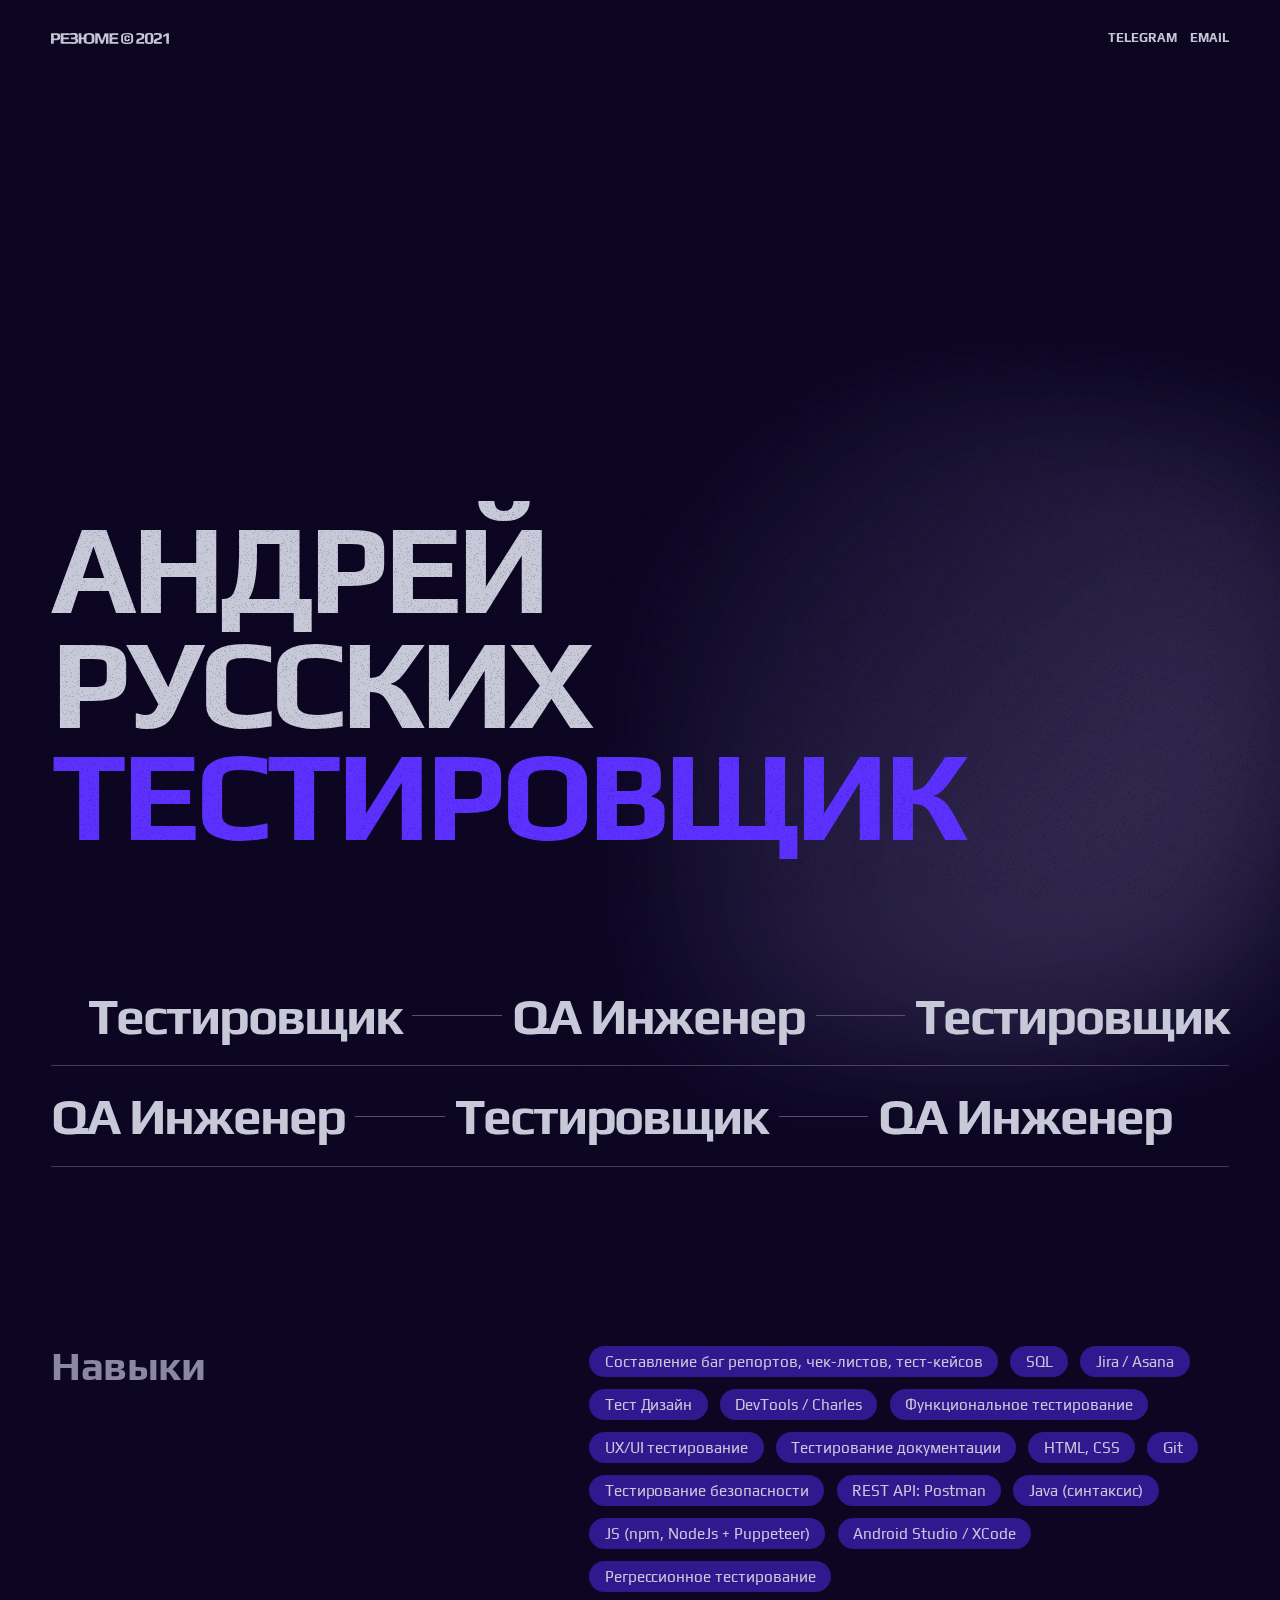
==== commit 7fc570eb: "cv 2021" ====
--- a/index.html
+++ b/index.html
@@ -5,10 +5,10 @@
         <title>Андрей Русских — Тестировщик</title>
         <meta content="Резюме" name="description">
         <meta content="Андрей Русских — Тестировщик" property="og:title">
-        <meta content="Резюме" property="og:description"><meta content="distr/img/social.svg" property="og:image">
+        <meta content="Резюме" property="og:description"><meta content="distr/img/social.png" property="og:image">
         <meta content="Андрей Русских — Тестировщик" property="twitter:title">
         <meta content="Резюме" property="twitter:description">
-        <meta content="distr/img/social.svg" property="twitter:image">
+        <meta content="distr/img/social.png" property="twitter:image">
         <meta property="og:type" content="website">
         <meta content="summary_large_image" name="twitter:card">
         <meta content="width=device-width, initial-scale=1" name="viewport">
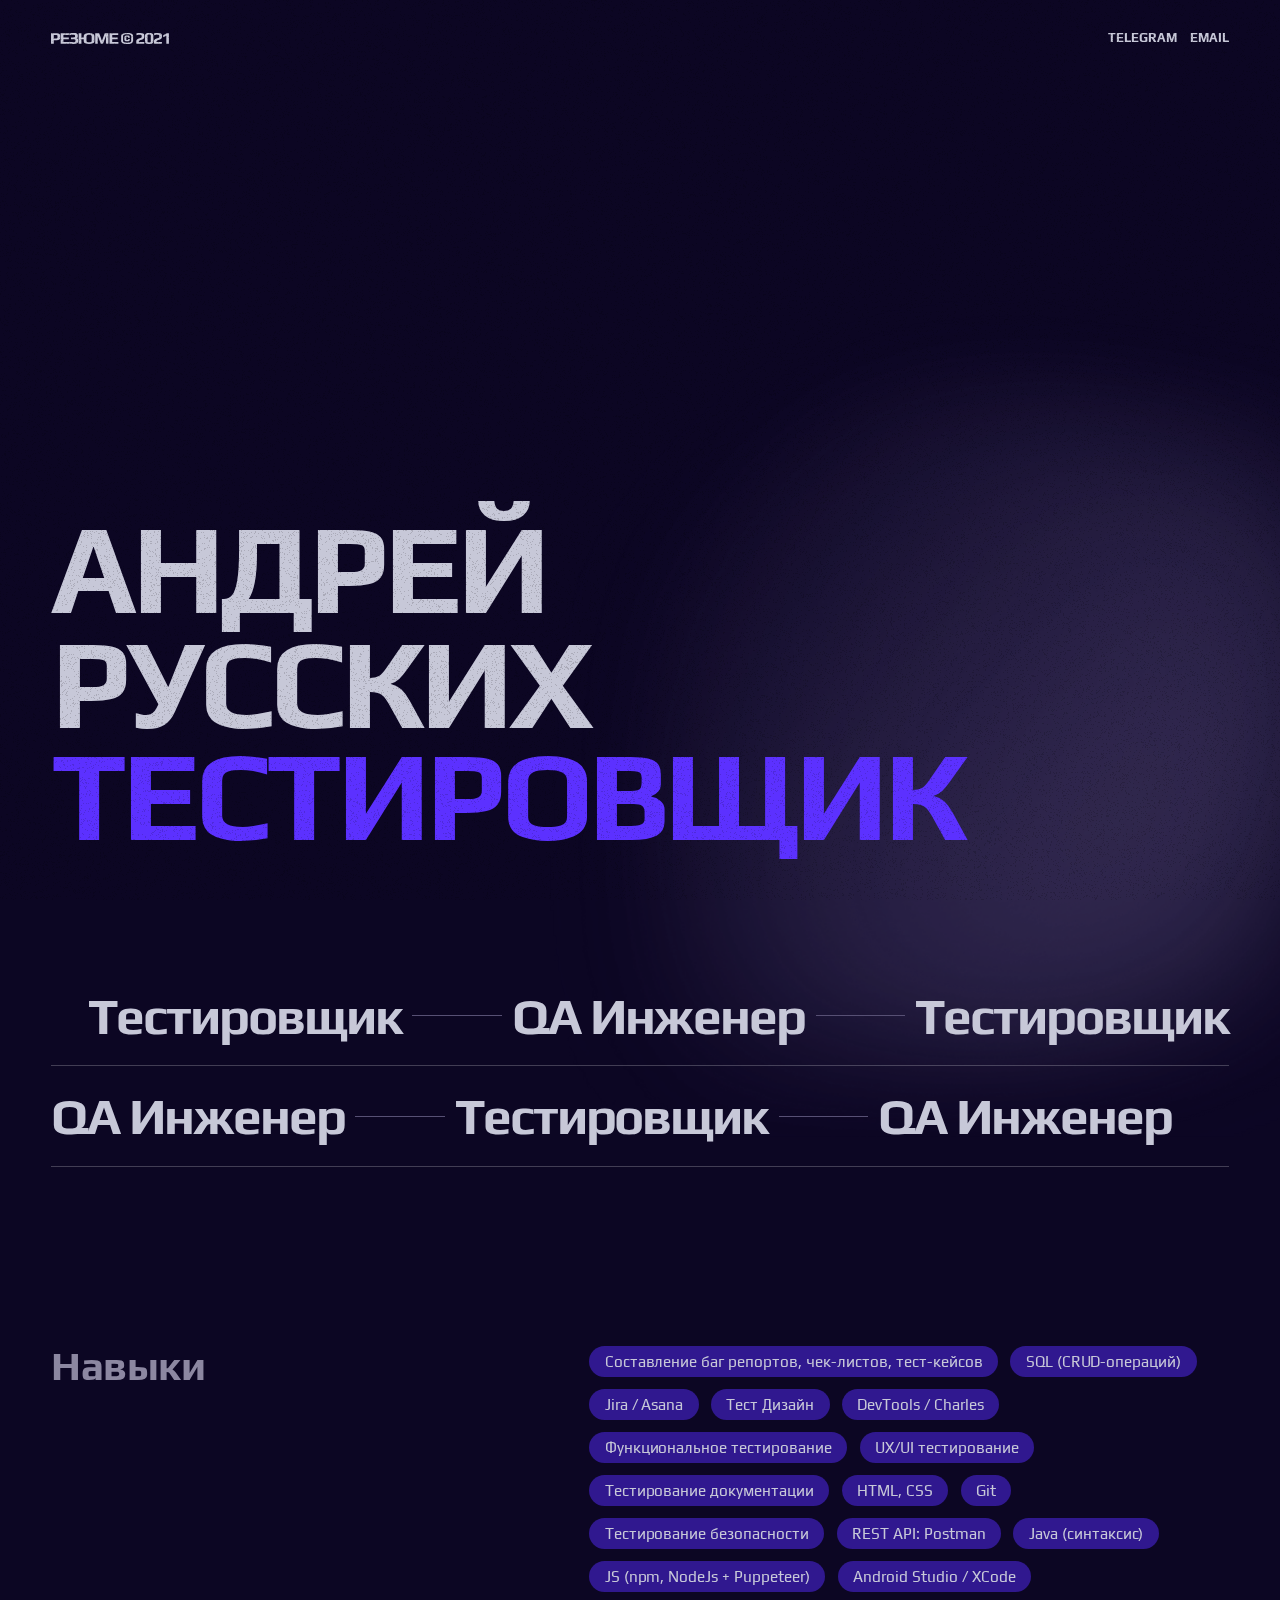
==== commit dec60266: "Update index.html" ====
--- a/index.html
+++ b/index.html
@@ -20,7 +20,7 @@
 .z-index {z-index: 20;}
   
 .z-index .grid_video {transform: scale(1.2);}
-</style></head><body class="body"><div class="section is--nav"><div class="container is--nav"><a href="index.htm" class="nav__logo-link-2 w-inline-block"><img src="distr/img/РЕЗЮМЕ © 2021.svg" loading="lazy" alt="РЕЗЮМЕ 2021" class="image-5"></a><div class="nav__right-2"><div class="nav__menu-3"><a href="https://t.me/andrewruss" target="_blank" class="nav__link-2 is--second w-inline-block"><p class="nav__link-text-2">telegram</p></a><a href="mailto:aruss.qa@gmail.com?subject=Hello!" class="nav__link-2 is--third w-inline-block"><p class="nav__link-text-2">email</p></a></div></div></div><div class="html w-embed"><style>
+</style></head><body class="body"><div class="section is--nav"><div class="container is--nav"><a href="index.html" class="nav__logo-link-2 w-inline-block"><img src="distr/img/РЕЗЮМЕ © 2021.svg" loading="lazy" alt="РЕЗЮМЕ 2021" class="image-5"></a><div class="nav__right-2"><div class="nav__menu-3"><a href="https://t.me/andrewruss" target="_blank" class="nav__link-2 is--second w-inline-block"><p class="nav__link-text-2">telegram</p></a><a href="mailto:aruss.qa@gmail.com?subject=Hello!" class="nav__link-2 is--third w-inline-block"><p class="nav__link-text-2">email</p></a></div></div></div><div class="html w-embed"><style>
 @media only screen and (min-width: 1920px) {
 body {font-size: 19.2px;}
 }
@@ -28,7 +28,7 @@
 .focused-number .number_img {
   filter: brightness(200%) brightness(200%);
 }
-</style></div></div><div class="page-gradient_contain"><img src="distr/img/bg.png" loading="lazy" sizes="(max-width: 479px) 100vw, 68vw" width="704.5" srcset="distr/img/bg-p-500.png 500w, distr/img/bg-p-800.png 800w, distr/img/bg-p-1080.png 1080w, distr/img/bg.png 1409w" alt="bg" class="page-gradient_img"></div><div class="locomotive-scroll"><section data-scroll-section="1" class="section is--hero"><div class="container-2 is--hero"><div class="hero__left"><div class="hero__h-contain"><h1 data-scroll-speed="3" data-scroll="1" data-scroll-position="top" class="heading">АНдрей</h1><h1 data-scroll="1" data-scroll-speed="2" data-scroll-position="top" class="heading-2">русских<br></h1><div class="hero_outline-2"><h1 data-scroll="1" data-scroll-speed="3" data-scroll-position="top" data-scroll-delay="0.05" class="heading-3">Т</h1><h1 data-scroll="1" data-scroll-speed="3" data-scroll-position="top" data-scroll-delay="0.05" class="heading-3">е</h1><h1 data-scroll="1" data-scroll-speed="2" data-scroll-position="top" data-scroll-delay="0.05" class="heading-3">с</h1><h1 data-scroll="1" data-scroll-speed="4" data-scroll-position="top" data-scroll-delay="0.05" class="heading-6">т</h1><h1 data-scroll="1" data-scroll-speed="4.5" data-scroll-position="top" data-scroll-delay="0.05" class="heading-6">и</h1><h1 data-scroll="1" data-scroll-speed="5" data-scroll-position="top" data-scroll-delay="0.05" class="heading-6">р</h1><h1 data-scroll="1" data-scroll-speed="2" data-scroll-position="top" data-scroll-delay="0.05" class="heading-6">о</h1><h1 data-scroll="1" data-scroll-speed="2" data-scroll-position="top" data-scroll-delay="0.05" class="heading-6">в</h1><h1 data-scroll="1" data-scroll-speed="3" data-scroll-position="top" data-scroll-delay="0.05" class="heading-3">щ</h1><h1 data-scroll="1" data-scroll-speed="4" data-scroll-position="top" data-scroll-delay="0.05" class="heading-6">ик</h1></div></div></div></div></section><section id="about" data-scroll-section="1" class="section"><div class="container-2 is--text-wrap"><div class="side-text st-top"><div class="side-text_wrap-2 is--alt"><div data-scroll="1" data-scroll-speed="-6" data-scroll-direction="horizontal" class="side-text_contain-2"><h2 class="heading-7">Тестировщик<br></h2><div class="side-text_line-2"></div><h2 class="heading-7">QA Инженер<br></h2><div class="side-text_line-2"></div><h2 class="heading-7">Тестировщик<br></h2></div></div><div class="side-text_wrap-2"><div data-scroll="5" data-scroll-speed="6" data-scroll-direction="horizontal" class="side-text_contain-2"><h2 class="heading-7">QA Инженер<br></h2><div class="side-text_line-2"></div><h2 class="heading-7">Тестировщик<br></h2><div class="side-text_line-2"></div><h2 class="heading-7">QA Инженер<br></h2></div></div></div></div></section><section data-scroll-section="1" class="section"><div class="container-2 is--sticky"><div id="sticky90" class="grid-2 g1"><div data-scroll="1" data-scroll-sticky="1" data-scroll-target="#sticky90" id="w-node-_0a415f8b-d619-28d3-3f7a-0fc01ea44671-50f74217" class="sticky_head shv1"><div class="sticky_heading-2"><h3 class="subheading"><strong class="subheading_main">Навыки</strong></h3></div></div><div id="w-node-_0a415f8b-d619-28d3-3f7a-0fc01ea44676-50f74217" class="sticky_block sb1"><div data-scroll="1" data-scroll-speed="0" class="skills-info"><p class="skills">Составление баг репортов, чек-листов, тест-кейсов</p><p class="skills">SQL</p><p class="skills">Jira / Asana</p><p class="skills">Тест Дизайн</p><p class="skills">DevTools / Charles</p><p class="skills">Функциональное тестирование</p><p class="skills">UX/UI тестирование</p><p class="skills">Тестирование документации</p><p class="skills">HTML, CSS</p><p class="skills">Git</p><p class="skills">Тестирование безопасности</p><p class="skills">REST API: Postman<br></p><p class="skills">Java (синтаксис)</p><p class="skills">JS (npm, NodeJs + Puppeteer)</p><p class="skills">Android Studio / XCode</p><p class="skills">Регрессионное тестирование</p></div></div></div></div></section><section id="about" data-scroll-section="1" class="section"><div class="container-2 is--text-wrap"><div class="side-text sthead"><div class="side-text_wrap-2"><div data-scroll="1" data-scroll-speed="0.6" data-scroll-direction="horizontal" class="side-text_contain-2 speed4"><h2 class="heading-7 border">Опыт работы<br></h2></div></div></div></div></section><section data-scroll-section="1" class="section"><div class="container-2 is--sticky"><div id="sticky91" class="grid-2 g1"><div data-scroll="1" data-scroll-sticky="1" data-scroll-target="#sticky91" id="w-node-_2f154e88-2112-0199-5d39-6d9346a34ce4-50f74217" class="sticky_head shv2"><div class="sticky_heading-2"><h3 class="subheading"><strong class="subheading_main">Skillbox</strong></h3><p class="subtitle-main">март 2021 — по настоящее время</p></div></div><div id="w-node-_2f154e88-2112-0199-5d39-6d9346a34ced-50f74217" class="sticky_block sb1"><div data-scroll="1" data-scroll-speed="0" class="info"><p class="subtitle"><strong class="subtitl">Студент курса тестирования</strong></p><ul role="list" class="text-from-list"><li class="list-item-1"><strong class="list-text">На данный момент мной пройден курс “Тестирование Web, мобильных приложений”, курс “Web-дизайн (UX / UI)”</strong></li></ul><p class="subtitle next-paragraf"><strong class="subtitl">Мои основные инструменты<br></strong></p><ul role="list" class="text-from-list"><li class="list-item-1"><strong class="list-text">Jira / Asana, Chrome DevTools, Postman, VS Code, Терминал (Zsh / Bash)</strong></li></ul><p class="subtitle next-paragraf"><strong class="subtitl">Умею<br></strong></p><ul role="list" class="list-skills"><li class="list-item-1"><strong class="list-text">Применять техники тест дизайна: граничные значения, классы эквивалентности, pairwise</strong></li><li class="list-item-1"><strong class="list-text">Составлять тестовую документацию: баг репорты, чек-листы, тест-кейсы</strong></li><li class="list-item-1"><strong class="list-text">Тестировать API: Postman (get, post, put, delete запросы)</strong></li><li class="list-item-1"><strong class="list-text">Работать с Chrome DevTools</strong></li><li class="list-item-1"><strong class="list-text">Писать SQL запросы: DESCRIBE, SELECT, JOIN</strong></li><li class="list-item-1"><strong class="list-text">Знаю теорию тестирования</strong></li></ul></div></div></div></div></section><section data-scroll-section="1" class="section"><div class="container-2 is--sticky"><div id="sticky92" class="grid-2 g1"><div data-scroll="1" data-scroll-sticky="1" data-scroll-target="#sticky92" id="w-node-_2c84417f-ed3a-d03d-2c2e-18296269970a-50f74217" class="sticky_head shv2"><div class="sticky_heading-2"><h3 class="subheading"><strong class="subheading_main">Mailfit Agency</strong></h3><p class="subtitle-main">октябрь 2020 — март 2021</p></div></div><div id="w-node-_2c84417f-ed3a-d03d-2c2e-182962699711-50f74217" class="sticky_block sb1"><div data-scroll="1" data-scroll-speed="0" class="info"><p class="subtitle"><strong class="subtitl">Web—дизайнер</strong></p><ul role="list" class="list-skills"><li class="list-item-1"><strong class="list-text">Дизайн e-mail рассылок</strong></li><li class="list-item-1"><strong class="list-text">Верстка писем в конструкторе, кейсов в WordPress</strong></li><li class="list-item-1"><strong class="list-text">Подготовка контента (ретушь, цветокоррекция, отрисовка иллюстраций)</strong></li><li class="list-item-1"><strong class="list-text">Отрисовка и сборка анимации</strong></li></ul><p class="subtitle next-paragraf"><strong class="subtitl">Достижения<br></strong></p><ul role="list" class="text-from-list"><li class="list-item-1"><strong class="list-text">Моя работа заняла 1-ое место в </strong><a href="awards-all-works-december.html" class="link_text"><strong data-w-id="2c84417f-ed3a-d03d-2c2e-18296269972c" class="list-text link-list">Конкурсе лучших писем</strong></a><strong class="list-text"> в декабре 2020.</strong></li></ul></div></div></div></div></section><section data-scroll-section="1" class="section"><div class="container-2 is--sticky"><div id="sticky93" class="grid-2 g1"><div data-scroll="1" data-scroll-sticky="1" data-scroll-target="#sticky93" id="w-node-_3e2d6e59-fff8-8363-40db-9f4ae3d37b65-50f74217" class="sticky_head shv2"><div class="sticky_heading-2"><h3 class="subheading"><strong class="subheading_main">Сбербанк</strong></h3><p class="subtitle-main">сентябрь 2013 — июнь 2019</p></div></div><div id="w-node-_3e2d6e59-fff8-8363-40db-9f4ae3d37b6e-50f74217" class="sticky_block sb1"><div data-scroll="1" data-scroll-speed="0" class="info"><p class="subtitle"><strong class="subtitl">Контролер качества / Андеррайтер</strong></p><ul role="list" class="list-skills"><li class="list-item-1"><strong class="list-text">Проводил проверку контроля качества работы сотрудников подразделения банка</strong></li><li class="list-item-1"><strong class="list-text">Тестировал новые внутренние программы при вводе их в рабочий процесс, описывал возникающие ошибки</strong></li><li class="list-item-1"><strong class="list-text">Проводил экспертизу и анализ рисков при кредитовании субъектов малого и среднего бизнеса</strong></li><li class="list-item-1"><strong class="list-text">Создавал и размещал контент на внутреннем корпоративном портале</strong></li></ul><p class="subtitle next-paragraf"><strong class="subtitl">Достижения<br></strong></p><ul role="list" class="list-skills"><li class="list-item-1"><strong class="list-text">Стал контролером качества — анализировал “пользовательский опыт”: где люди чаще всего совершают ошибки, разрабатывал чек-листы и варианты решения. Анализировал статистику работы сотрудников и на ее основе готовил презентации для руководства + презентации для проведения внутренних тренингов и обучений</strong></li><li class="list-item-1"><strong class="list-text">Внес предложение по оптимизации процесса анализа сделок и разработал методологию, что помогло исключить типичные ошибки сотрудников</strong></li><li class="list-item-1"><strong class="list-text">Систематическое перевыполнение плана по итогам квартала/года (KPI по количеству закрытых сделок 120% и выше)</strong></li><li class="list-item-1"><strong class="list-text">Активно участвовал в тьюторстве — мои ученики сдавали экзамены с первого раза (при общем показателе сдачи 60%)</strong></li><li class="list-item-1"><strong class="list-text">Развивал дополнительные компетенции: “развитие командной работы и ответственности” в течение года и применял на практике, изучал принципы Agile</strong></li></ul></div></div></div></div></section><section id="about" data-scroll-section="1" class="section"><div class="container-2 is--text-wrap"><div class="side-text sthead"><div class="side-text_wrap-2"><div data-scroll="1" data-scroll-speed="0.6" data-scroll-direction="horizontal" class="side-text_contain-2 speed4"><h2 class="heading-7 border">Образование<br></h2></div></div></div></div></section><section data-scroll-section="1" class="section"><div class="container-2 is--sticky"><div id="sticky94" class="grid-2 g1"><div data-scroll="1" data-scroll-sticky="1" data-scroll-target="#sticky94" id="w-node-_5472b1e8-a966-652a-105b-6905ffc31b41-50f74217" class="sticky_head shv2"><div class="sticky_heading-2"><h3 class="subheading"><strong class="subheading_main">Высшее</strong></h3></div></div><div id="w-node-_5472b1e8-a966-652a-105b-6905ffc31b4a-50f74217" class="sticky_block sb1"><div data-scroll="1" data-scroll-speed="0" class="info"><p class="subtitle"><strong class="subtitl">Финансовый университет при Правительстве Российской Федерации</strong></p><div data-scroll="1" data-scroll-speed="0" class="skills-info"><p class="skills">2007 — 2011</p><p class="skills">Финансы и кредит</p><p class="skills">Финансовый менеджмент</p></div><p class="subtitle next-paragraf"><strong class="subtitl">Курсы и тренинги<br></strong></p><div data-scroll="1" data-scroll-speed="0" class="skills-info"><p class="skills">Skillbox: Профессия тестировщик</p><p class="skills">Stepik: SQL тренажер</p><p class="skills">Skillbox: Профессия Web-дизайнер</p></div></div></div></div></div></section><section id="about" data-scroll-section="1" class="section"><div class="container-2 is--text-wrap"><div class="side-text sthead"><div class="side-text_wrap-2"><div data-scroll="1" data-scroll-speed="0.6" data-scroll-direction="horizontal" class="side-text_contain-2 speed4"><h2 class="heading-7 border">Обо мне<br></h2></div></div></div></div></section><section data-scroll-section="1" class="section"><div class="container-2 is--sticky"><div id="sticky95" class="grid-2 g1 v-obomne"><div id="w-node-_0c048d30-abb1-335c-92b5-0ba112073f1d-50f74217" class="sticky_head shv2"><div class="sticky_heading-2"><div data-scroll="1" data-scroll-speed="0" class="info"><ul role="list" class="list-skills"><li class="list-item-1"><strong class="list-text">Обширный опыт проведения проверок качества, навыки верстки и понимание UX/UI позволит мне уверенно тестировать ПО и веб-приложения</strong></li><li class="list-item-1"><strong class="list-text">Постоянство и последовательность действий в достижении целей — мои сильные стороны</strong></li><li class="list-item-1"><strong class="list-text">Много читаю, чтобы совершенствовать свои навыки</strong></li><li class="list-item-1"><strong class="list-text">Инвестирую в свое развитие</strong></li></ul></div></div></div><div id="w-node-_0c048d30-abb1-335c-92b5-0ba112073f24-50f74217" class="sticky_block sb1"><div data-scroll="1" data-scroll-speed="0" class="info"><ul role="list" class="list-skills"><li class="list-item-1"><strong class="list-text">Уверенные навыки планирования и самодисциплины</strong></li><li class="list-item-1"><strong class="list-text">Опыт наставничества и обучения сотрудников</strong></li><li class="list-item-1"><strong class="list-text">Английский язык: Intermediate (читаю техдокументацию, новости, смотрю туториалы на Youtube</strong></li><li class="list-item-1"><strong class="list-text">Несколько лет работал Системным администратором: обеспечил штатную работу парка компьютерной техники, сервера, сети, программного обеспечения, администрировал сайт</strong></li></ul></div></div></div></div></section><section id="sticky2" data-scroll-section="1" class="section is--letters"><div data-scroll="1" data-scroll-sticky="1" data-scroll-target="#sticky2" class="container"><div class="grid"><div id="w-node-e5d07d84-f7e2-d313-c4bc-ace04fb4af65-50f74217" class="numbers_contain"><a data-scroll="1" data-scroll-speed="1" data-scroll-class="focused-number" data-scroll-offset="48%,48%" data-scroll-repeat="true" href="https://t.me/andrewruss" target="_blank" class="number w-inline-block"><div class="number_bg"></div><div class="number_wrap"><h3 class="number_heading">Telegram</h3><h4 class="number_text">@andrewruss</h4></div></a><a data-scroll="1" data-scroll-speed="1" data-scroll-class="focused-number" data-scroll-offset="48%,48%" data-scroll-repeat="true" href="mailto:aruss.qa@gmail.com?subject=Hello!" class="number w-inline-block"><div class="number_wrap"><h3 class="number_heading">Email</h3><h4 class="number_text">aruss.qa@gmail.com</h4></div><div class="number_bg"></div></a><a data-scroll="1" data-scroll-speed="1" data-scroll-class="focused-number" data-scroll-offset="48%,48%" data-scroll-repeat="true" href="tel:89655123881" class="number w-inline-block"><div class="number_wrap"><h3 class="number_heading">Телефон</h3><h4 class="number_text">8 965 512 38 81</h4></div><div class="number_bg"></div></a></div></div></div></section><section data-scroll-section="1" class="section is--footer"><div class="container is--footer"><div class="footer_contain"><p class="footer_p">©2021 Русских Андрей</p><div class="footer_links"><a href="https://drive.google.com/file/d/13ImR-FSGpvqA4WviGGdrrnyih8ED2D1U/view?usp=sharing" target="_blank" class="footer_link w-inline-block"><p class="footer_p">Скачать резюме</p></a></div></div></div></section></div><script src="js/jquery-3.5.1.min.dc5e7f18c8.js?site=distr" type="text/javascript" integrity="sha256-9/aliU8dGd2tb6OSsuzixeV4y/faTqgFtohetphbbj0=" crossorigin="anonymous"></script><script src="distr/js/js.jss" type="text/javascript"></script><!--[if lte IE 9]><script src="//cdnjs.cloudflare.com/ajax/libs/placeholders/3.0.2/placeholders.min.js"></script><![endif]--><script src="ajax/libs/jqueryui/1.12.1/jquery-ui.min.js"></script>
+</style></div></div><div class="page-gradient_contain"><img src="distr/img/bg.png" loading="lazy" sizes="(max-width: 479px) 100vw, 68vw" width="704.5" srcset="distr/img/bg-p-500.png 500w, distr/img/bg-p-800.png 800w, distr/img/bg-p-1080.png 1080w, distr/img/bg.png 1409w" alt="bg" class="page-gradient_img"></div><div class="locomotive-scroll"><section data-scroll-section="1" class="section is--hero"><div class="container-2 is--hero"><div class="hero__left"><div class="hero__h-contain"><h1 data-scroll-speed="3" data-scroll="1" data-scroll-position="top" class="heading">АНдрей</h1><h1 data-scroll="1" data-scroll-speed="2" data-scroll-position="top" class="heading-2">русских<br></h1><div class="hero_outline-2"><h1 data-scroll="1" data-scroll-speed="3" data-scroll-position="top" data-scroll-delay="0.05" class="heading-3">Т</h1><h1 data-scroll="1" data-scroll-speed="3" data-scroll-position="top" data-scroll-delay="0.05" class="heading-3">е</h1><h1 data-scroll="1" data-scroll-speed="2" data-scroll-position="top" data-scroll-delay="0.05" class="heading-3">с</h1><h1 data-scroll="1" data-scroll-speed="4" data-scroll-position="top" data-scroll-delay="0.05" class="heading-6">т</h1><h1 data-scroll="1" data-scroll-speed="4.5" data-scroll-position="top" data-scroll-delay="0.05" class="heading-6">и</h1><h1 data-scroll="1" data-scroll-speed="5" data-scroll-position="top" data-scroll-delay="0.05" class="heading-6">р</h1><h1 data-scroll="1" data-scroll-speed="2" data-scroll-position="top" data-scroll-delay="0.05" class="heading-6">о</h1><h1 data-scroll="1" data-scroll-speed="2" data-scroll-position="top" data-scroll-delay="0.05" class="heading-6">в</h1><h1 data-scroll="1" data-scroll-speed="3" data-scroll-position="top" data-scroll-delay="0.05" class="heading-3">щ</h1><h1 data-scroll="1" data-scroll-speed="4" data-scroll-position="top" data-scroll-delay="0.05" class="heading-6">ик</h1></div></div></div></div></section><section id="about" data-scroll-section="1" class="section"><div class="container-2 is--text-wrap"><div class="side-text st-top"><div class="side-text_wrap-2 is--alt"><div data-scroll="1" data-scroll-speed="-6" data-scroll-direction="horizontal" class="side-text_contain-2"><h2 class="heading-7">Тестировщик<br></h2><div class="side-text_line-2"></div><h2 class="heading-7">QA Инженер<br></h2><div class="side-text_line-2"></div><h2 class="heading-7">Тестировщик<br></h2></div></div><div class="side-text_wrap-2"><div data-scroll="5" data-scroll-speed="6" data-scroll-direction="horizontal" class="side-text_contain-2"><h2 class="heading-7">QA Инженер<br></h2><div class="side-text_line-2"></div><h2 class="heading-7">Тестировщик<br></h2><div class="side-text_line-2"></div><h2 class="heading-7">QA Инженер<br></h2></div></div></div></div></section><section data-scroll-section="1" class="section"><div class="container-2 is--sticky"><div id="sticky90" class="grid-2 g1"><div data-scroll="1" data-scroll-sticky="1" data-scroll-target="#sticky90" id="w-node-_0a415f8b-d619-28d3-3f7a-0fc01ea44671-50f74217" class="sticky_head shv1"><div class="sticky_heading-2"><h3 class="subheading"><strong class="subheading_main">Навыки</strong></h3></div></div><div id="w-node-_0a415f8b-d619-28d3-3f7a-0fc01ea44676-50f74217" class="sticky_block sb1"><div data-scroll="1" data-scroll-speed="0" class="skills-info"><p class="skills">Составление баг репортов, чек-листов, тест-кейсов</p><p class="skills">SQL (CRUD-операций)</p><p class="skills">Jira / Asana</p><p class="skills">Тест Дизайн</p><p class="skills">DevTools / Charles</p><p class="skills">Функциональное тестирование</p><p class="skills">UX/UI тестирование</p><p class="skills">Тестирование документации</p><p class="skills">HTML, CSS</p><p class="skills">Git</p><p class="skills">Тестирование безопасности</p><p class="skills">REST API: Postman<br></p><p class="skills">Java (синтаксис)</p><p class="skills">JS (npm, NodeJs + Puppeteer)</p><p class="skills">Android Studio / XCode</p><p class="skills">Регрессионное тестирование</p></div></div></div></div></section><section id="about" data-scroll-section="1" class="section"><div class="container-2 is--text-wrap"><div class="side-text sthead"><div class="side-text_wrap-2"><div data-scroll="1" data-scroll-speed="0.6" data-scroll-direction="horizontal" class="side-text_contain-2 speed4"><h2 class="heading-7 border">Опыт работы<br></h2></div></div></div></div></section><section data-scroll-section="1" class="section"><div class="container-2 is--sticky"><div id="sticky91" class="grid-2 g1"><div data-scroll="1" data-scroll-sticky="1" data-scroll-target="#sticky91" id="w-node-_2f154e88-2112-0199-5d39-6d9346a34ce4-50f74217" class="sticky_head shv2"><div class="sticky_heading-2"><h3 class="subheading"><strong class="subheading_main">Skillbox</strong></h3><p class="subtitle-main">март 2021 — по настоящее время</p></div></div><div id="w-node-_2f154e88-2112-0199-5d39-6d9346a34ced-50f74217" class="sticky_block sb1"><div data-scroll="1" data-scroll-speed="0" class="info"><p class="subtitle"><strong class="subtitl">Студент курса тестирования</strong></p><ul role="list" class="text-from-list"><li class="list-item-1"><strong class="list-text">На данный момент мной пройден курс “Тестирование Web, мобильных приложений”, курс “Web-дизайн (UX / UI)”</strong></li></ul><p class="subtitle next-paragraf"><strong class="subtitl">Мои основные инструменты<br></strong></p><ul role="list" class="text-from-list"><li class="list-item-1"><strong class="list-text">Jira / Asana, Chrome DevTools, Postman, VS Code, Терминал (Zsh / Bash)</strong></li></ul><p class="subtitle next-paragraf"><strong class="subtitl">Умею<br></strong></p><ul role="list" class="list-skills"><li class="list-item-1"><strong class="list-text">Применять техники тест дизайна: граничные значения, классы эквивалентности, pairwise</strong></li><li class="list-item-1"><strong class="list-text">Составлять тестовую документацию: баг репорты, чек-листы, тест-кейсы</strong></li><li class="list-item-1"><strong class="list-text">Тестировать API: Postman (get, post, put, delete запросы)</strong></li><li class="list-item-1"><strong class="list-text">Работать с Chrome DevTools</strong></li><li class="list-item-1"><strong class="list-text">Писать SQL запросы: DESCRIBE, SELECT, JOIN</strong></li><li class="list-item-1"><strong class="list-text">Знаю теорию тестирования</strong></li></ul></div></div></div></div></section><section data-scroll-section="1" class="section"><div class="container-2 is--sticky"><div id="sticky92" class="grid-2 g1"><div data-scroll="1" data-scroll-sticky="1" data-scroll-target="#sticky92" id="w-node-_2c84417f-ed3a-d03d-2c2e-18296269970a-50f74217" class="sticky_head shv2"><div class="sticky_heading-2"><h3 class="subheading"><strong class="subheading_main">Mailfit Agency</strong></h3><p class="subtitle-main">октябрь 2020 — март 2021</p></div></div><div id="w-node-_2c84417f-ed3a-d03d-2c2e-182962699711-50f74217" class="sticky_block sb1"><div data-scroll="1" data-scroll-speed="0" class="info"><p class="subtitle"><strong class="subtitl">Web—дизайнер</strong></p><ul role="list" class="list-skills"><li class="list-item-1"><strong class="list-text">Дизайн e-mail рассылок</strong></li><li class="list-item-1"><strong class="list-text">Верстка писем в конструкторе, кейсов в WordPress</strong></li><li class="list-item-1"><strong class="list-text">Подготовка контента (ретушь, цветокоррекция, отрисовка иллюстраций)</strong></li><li class="list-item-1"><strong class="list-text">Отрисовка и сборка анимации</strong></li></ul><p class="subtitle next-paragraf"><strong class="subtitl">Достижения<br></strong></p><ul role="list" class="text-from-list"><li class="list-item-1"><strong class="list-text">Моя работа заняла 1-ое место в </strong><a href="awards-all-works-december.html" class="link_text"><strong data-w-id="2c84417f-ed3a-d03d-2c2e-18296269972c" class="list-text link-list">Конкурсе лучших писем</strong></a><strong class="list-text"> в декабре 2020.</strong></li></ul></div></div></div></div></section><section data-scroll-section="1" class="section"><div class="container-2 is--sticky"><div id="sticky93" class="grid-2 g1"><div data-scroll="1" data-scroll-sticky="1" data-scroll-target="#sticky93" id="w-node-_3e2d6e59-fff8-8363-40db-9f4ae3d37b65-50f74217" class="sticky_head shv2"><div class="sticky_heading-2"><h3 class="subheading"><strong class="subheading_main">Сбербанк</strong></h3><p class="subtitle-main">сентябрь 2013 — июнь 2019</p></div></div><div id="w-node-_3e2d6e59-fff8-8363-40db-9f4ae3d37b6e-50f74217" class="sticky_block sb1"><div data-scroll="1" data-scroll-speed="0" class="info"><p class="subtitle"><strong class="subtitl">Контролер качества / Андеррайтер</strong></p><ul role="list" class="list-skills"><li class="list-item-1"><strong class="list-text">Проводил проверку контроля качества работы сотрудников подразделения банка</strong></li><li class="list-item-1"><strong class="list-text">Тестировал новые внутренние программы при вводе их в рабочий процесс, описывал возникающие ошибки</strong></li><li class="list-item-1"><strong class="list-text">Проводил экспертизу и анализ рисков при кредитовании субъектов малого и среднего бизнеса</strong></li><li class="list-item-1"><strong class="list-text">Создавал и размещал контент на внутреннем корпоративном портале</strong></li></ul><p class="subtitle next-paragraf"><strong class="subtitl">Достижения<br></strong></p><ul role="list" class="list-skills"><li class="list-item-1"><strong class="list-text">Стал контролером качества — анализировал “пользовательский опыт”: где люди чаще всего совершают ошибки, разрабатывал чек-листы и варианты решения. Анализировал статистику работы сотрудников и на ее основе готовил презентации для руководства + презентации для проведения внутренних тренингов и обучений</strong></li><li class="list-item-1"><strong class="list-text">Внес предложение по оптимизации процесса анализа сделок и разработал методологию, что помогло исключить типичные ошибки сотрудников</strong></li><li class="list-item-1"><strong class="list-text">Систематическое перевыполнение плана по итогам квартала/года (KPI по количеству закрытых сделок 120% и выше)</strong></li><li class="list-item-1"><strong class="list-text">Активно участвовал в тьюторстве — мои ученики сдавали экзамены с первого раза (при общем показателе сдачи 60%)</strong></li><li class="list-item-1"><strong class="list-text">Развивал дополнительные компетенции: “развитие командной работы и ответственности” в течение года и применял на практике, изучал принципы Agile</strong></li></ul></div></div></div></div></section><section id="about" data-scroll-section="1" class="section"><div class="container-2 is--text-wrap"><div class="side-text sthead"><div class="side-text_wrap-2"><div data-scroll="1" data-scroll-speed="0.6" data-scroll-direction="horizontal" class="side-text_contain-2 speed4"><h2 class="heading-7 border">Образование<br></h2></div></div></div></div></section><section data-scroll-section="1" class="section"><div class="container-2 is--sticky"><div id="sticky94" class="grid-2 g1"><div data-scroll="1" data-scroll-sticky="1" data-scroll-target="#sticky94" id="w-node-_5472b1e8-a966-652a-105b-6905ffc31b41-50f74217" class="sticky_head shv2"><div class="sticky_heading-2"><h3 class="subheading"><strong class="subheading_main">Высшее</strong></h3></div></div><div id="w-node-_5472b1e8-a966-652a-105b-6905ffc31b4a-50f74217" class="sticky_block sb1"><div data-scroll="1" data-scroll-speed="0" class="info"><p class="subtitle"><strong class="subtitl">Финансовый университет при Правительстве Российской Федерации</strong></p><div data-scroll="1" data-scroll-speed="0" class="skills-info"><p class="skills">2007 — 2011</p><p class="skills">Финансы и кредит</p><p class="skills">Финансовый менеджмент</p></div><p class="subtitle next-paragraf"><strong class="subtitl">Курсы и тренинги<br></strong></p><div data-scroll="1" data-scroll-speed="0" class="skills-info"><p class="skills">Skillbox: Профессия тестировщик</p><p class="skills">Stepik: SQL тренажер</p><p class="skills">Skillbox: Профессия Web-дизайнер</p></div></div></div></div></div></section><section id="about" data-scroll-section="1" class="section"><div class="container-2 is--text-wrap"><div class="side-text sthead"><div class="side-text_wrap-2"><div data-scroll="1" data-scroll-speed="0.6" data-scroll-direction="horizontal" class="side-text_contain-2 speed4"><h2 class="heading-7 border">Обо мне<br></h2></div></div></div></div></section><section data-scroll-section="1" class="section"><div class="container-2 is--sticky"><div id="sticky95" class="grid-2 g1 v-obomne"><div id="w-node-_0c048d30-abb1-335c-92b5-0ba112073f1d-50f74217" class="sticky_head shv2"><div class="sticky_heading-2"><div data-scroll="1" data-scroll-speed="0" class="info"><ul role="list" class="list-skills"><li class="list-item-1"><strong class="list-text">Обширный опыт проведения проверок качества, навыки верстки и понимание UX/UI позволит мне уверенно тестировать ПО и веб-приложения</strong></li><li class="list-item-1"><strong class="list-text">Постоянство и последовательность действий в достижении целей — мои сильные стороны</strong></li><li class="list-item-1"><strong class="list-text">Много читаю, чтобы совершенствовать свои навыки</strong></li><li class="list-item-1"><strong class="list-text">Инвестирую в свое развитие</strong></li></ul></div></div></div><div id="w-node-_0c048d30-abb1-335c-92b5-0ba112073f24-50f74217" class="sticky_block sb1"><div data-scroll="1" data-scroll-speed="0" class="info"><ul role="list" class="list-skills"><li class="list-item-1"><strong class="list-text">Уверенные навыки планирования и самодисциплины</strong></li><li class="list-item-1"><strong class="list-text">Опыт наставничества и обучения сотрудников</strong></li><li class="list-item-1"><strong class="list-text">Английский язык: Intermediate (читаю техдокументацию, новости, смотрю туториалы на Youtube</strong></li><li class="list-item-1"><strong class="list-text">Несколько лет работал Системным администратором: обеспечил штатную работу парка компьютерной техники, сервера, сети, программного обеспечения, администрировал сайт</strong></li></ul></div></div></div></div></section><section id="sticky2" data-scroll-section="1" class="section is--letters"><div data-scroll="1" data-scroll-sticky="1" data-scroll-target="#sticky2" class="container"><div class="grid"><div id="w-node-e5d07d84-f7e2-d313-c4bc-ace04fb4af65-50f74217" class="numbers_contain"><a data-scroll="1" data-scroll-speed="1" data-scroll-class="focused-number" data-scroll-offset="48%,48%" data-scroll-repeat="true" href="https://t.me/andrewruss" target="_blank" class="number w-inline-block"><div class="number_bg"></div><div class="number_wrap"><h3 class="number_heading">Telegram</h3><h4 class="number_text">@andrewruss</h4></div></a><a data-scroll="1" data-scroll-speed="1" data-scroll-class="focused-number" data-scroll-offset="48%,48%" data-scroll-repeat="true" href="mailto:aruss.qa@gmail.com?subject=Hello!" class="number w-inline-block"><div class="number_wrap"><h3 class="number_heading">Email</h3><h4 class="number_text">aruss.qa@gmail.com</h4></div><div class="number_bg"></div></a><a data-scroll="1" data-scroll-speed="1" data-scroll-class="focused-number" data-scroll-offset="48%,48%" data-scroll-repeat="true" href="tel:89655123881" class="number w-inline-block"><div class="number_wrap"><h3 class="number_heading">Телефон</h3><h4 class="number_text">8 965 512 38 81</h4></div><div class="number_bg"></div></a></div></div></div></section><section data-scroll-section="1" class="section is--footer"><div class="container is--footer"><div class="footer_contain"><p class="footer_p">©2021 Русских Андрей</p><div class="footer_links"><a href="https://drive.google.com/file/d/13ImR-FSGpvqA4WviGGdrrnyih8ED2D1U/view?usp=sharing" target="_blank" class="footer_link w-inline-block"><p class="footer_p">Скачать резюме</p></a></div></div></div></section></div><script src="js/jquery-3.5.1.min.dc5e7f18c8.js?site=distr" type="text/javascript" integrity="sha256-9/aliU8dGd2tb6OSsuzixeV4y/faTqgFtohetphbbj0=" crossorigin="anonymous"></script><script src="distr/js/js.jss" type="text/javascript"></script><!--[if lte IE 9]><script src="//cdnjs.cloudflare.com/ajax/libs/placeholders/3.0.2/placeholders.min.js"></script><![endif]--><script src="ajax/libs/jqueryui/1.12.1/jquery-ui.min.js"></script>
 <script src="ajax/libs/jqueryui-touch-punch/0.2.3/jquery.ui.touch-punch.min.js"></script>
 
 <main role="main" class="main-content">
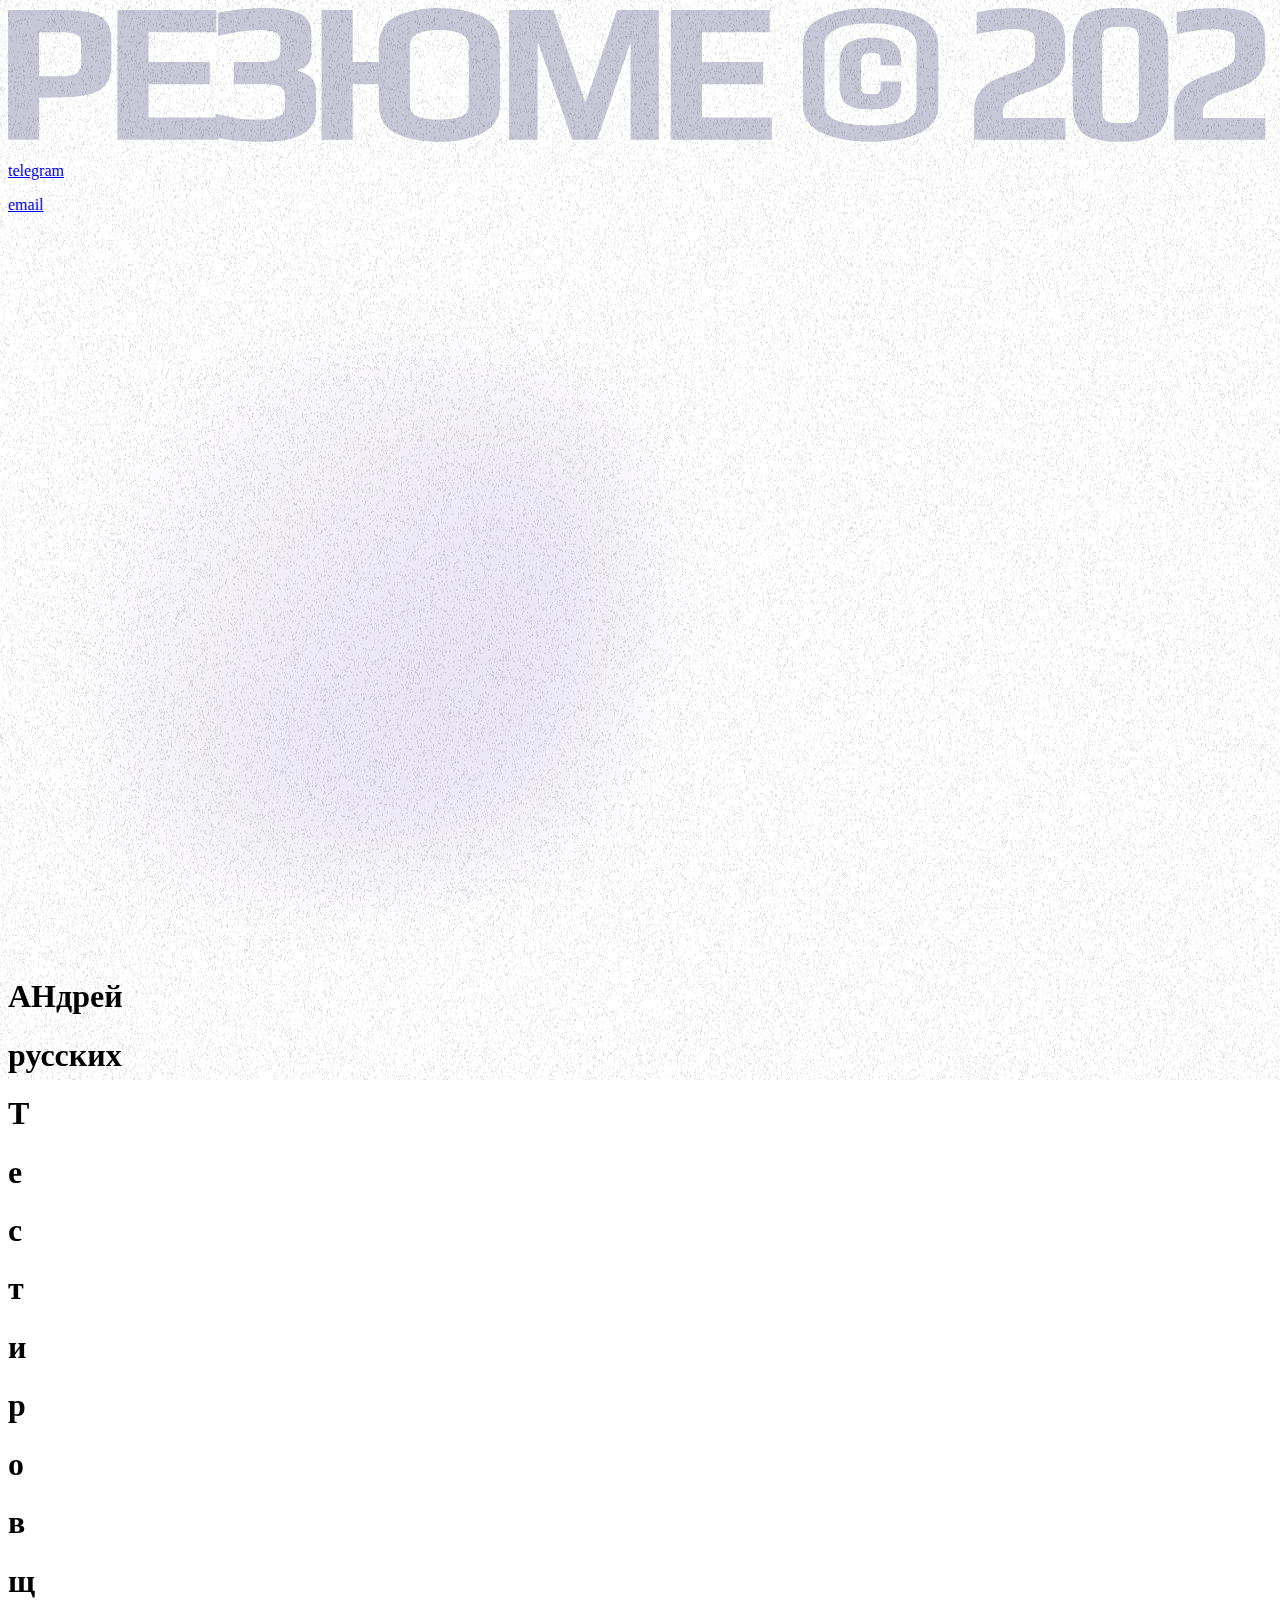
==== commit c168beb0: "update actual data" ====
--- a/index.html
+++ b/index.html
@@ -20,7 +20,7 @@
 .z-index {z-index: 20;}
   
 .z-index .grid_video {transform: scale(1.2);}
-</style></head><body class="body"><div class="section is--nav"><div class="container is--nav"><a href="index.html" class="nav__logo-link-2 w-inline-block"><img src="distr/img/РЕЗЮМЕ © 2021.svg" loading="lazy" alt="РЕЗЮМЕ 2021" class="image-5"></a><div class="nav__right-2"><div class="nav__menu-3"><a href="https://t.me/andrewruss" target="_blank" class="nav__link-2 is--second w-inline-block"><p class="nav__link-text-2">telegram</p></a><a href="mailto:aruss.qa@gmail.com?subject=Hello!" class="nav__link-2 is--third w-inline-block"><p class="nav__link-text-2">email</p></a></div></div></div><div class="html w-embed"><style>
+</style></head><body class="body"><div class="section is--nav"><div class="container is--nav"><a href="index.html" class="nav__logo-link-2 w-inline-block"><img src="distr/img/РЕЗЮМЕ © 2022.svg" loading="lazy" alt="РЕЗЮМЕ 2022" class="image-5"></a><div class="nav__right-2"><div class="nav__menu-3"><a href="https://t.me/mrandrerus" target="_blank" class="nav__link-2 is--second w-inline-block"><p class="nav__link-text-2">telegram</p></a><a href="mailto:aruss.qa@gmail.com?subject=Hello!" class="nav__link-2 is--third w-inline-block"><p class="nav__link-text-2">email</p></a></div></div></div><div class="html w-embed"><style>
 @media only screen and (min-width: 1920px) {
 body {font-size: 19.2px;}
 }
@@ -28,7 +28,357 @@
 .focused-number .number_img {
   filter: brightness(200%) brightness(200%);
 }
-</style></div></div><div class="page-gradient_contain"><img src="distr/img/bg.png" loading="lazy" sizes="(max-width: 479px) 100vw, 68vw" width="704.5" srcset="distr/img/bg-p-500.png 500w, distr/img/bg-p-800.png 800w, distr/img/bg-p-1080.png 1080w, distr/img/bg.png 1409w" alt="bg" class="page-gradient_img"></div><div class="locomotive-scroll"><section data-scroll-section="1" class="section is--hero"><div class="container-2 is--hero"><div class="hero__left"><div class="hero__h-contain"><h1 data-scroll-speed="3" data-scroll="1" data-scroll-position="top" class="heading">АНдрей</h1><h1 data-scroll="1" data-scroll-speed="2" data-scroll-position="top" class="heading-2">русских<br></h1><div class="hero_outline-2"><h1 data-scroll="1" data-scroll-speed="3" data-scroll-position="top" data-scroll-delay="0.05" class="heading-3">Т</h1><h1 data-scroll="1" data-scroll-speed="3" data-scroll-position="top" data-scroll-delay="0.05" class="heading-3">е</h1><h1 data-scroll="1" data-scroll-speed="2" data-scroll-position="top" data-scroll-delay="0.05" class="heading-3">с</h1><h1 data-scroll="1" data-scroll-speed="4" data-scroll-position="top" data-scroll-delay="0.05" class="heading-6">т</h1><h1 data-scroll="1" data-scroll-speed="4.5" data-scroll-position="top" data-scroll-delay="0.05" class="heading-6">и</h1><h1 data-scroll="1" data-scroll-speed="5" data-scroll-position="top" data-scroll-delay="0.05" class="heading-6">р</h1><h1 data-scroll="1" data-scroll-speed="2" data-scroll-position="top" data-scroll-delay="0.05" class="heading-6">о</h1><h1 data-scroll="1" data-scroll-speed="2" data-scroll-position="top" data-scroll-delay="0.05" class="heading-6">в</h1><h1 data-scroll="1" data-scroll-speed="3" data-scroll-position="top" data-scroll-delay="0.05" class="heading-3">щ</h1><h1 data-scroll="1" data-scroll-speed="4" data-scroll-position="top" data-scroll-delay="0.05" class="heading-6">ик</h1></div></div></div></div></section><section id="about" data-scroll-section="1" class="section"><div class="container-2 is--text-wrap"><div class="side-text st-top"><div class="side-text_wrap-2 is--alt"><div data-scroll="1" data-scroll-speed="-6" data-scroll-direction="horizontal" class="side-text_contain-2"><h2 class="heading-7">Тестировщик<br></h2><div class="side-text_line-2"></div><h2 class="heading-7">QA Инженер<br></h2><div class="side-text_line-2"></div><h2 class="heading-7">Тестировщик<br></h2></div></div><div class="side-text_wrap-2"><div data-scroll="5" data-scroll-speed="6" data-scroll-direction="horizontal" class="side-text_contain-2"><h2 class="heading-7">QA Инженер<br></h2><div class="side-text_line-2"></div><h2 class="heading-7">Тестировщик<br></h2><div class="side-text_line-2"></div><h2 class="heading-7">QA Инженер<br></h2></div></div></div></div></section><section data-scroll-section="1" class="section"><div class="container-2 is--sticky"><div id="sticky90" class="grid-2 g1"><div data-scroll="1" data-scroll-sticky="1" data-scroll-target="#sticky90" id="w-node-_0a415f8b-d619-28d3-3f7a-0fc01ea44671-50f74217" class="sticky_head shv1"><div class="sticky_heading-2"><h3 class="subheading"><strong class="subheading_main">Навыки</strong></h3></div></div><div id="w-node-_0a415f8b-d619-28d3-3f7a-0fc01ea44676-50f74217" class="sticky_block sb1"><div data-scroll="1" data-scroll-speed="0" class="skills-info"><p class="skills">Составление баг репортов, чек-листов, тест-кейсов</p><p class="skills">SQL (CRUD-операций)</p><p class="skills">Jira / Asana</p><p class="skills">Тест Дизайн</p><p class="skills">DevTools / Charles</p><p class="skills">Функциональное тестирование</p><p class="skills">UX/UI тестирование</p><p class="skills">Тестирование документации</p><p class="skills">HTML, CSS</p><p class="skills">Git</p><p class="skills">Тестирование безопасности</p><p class="skills">REST API: Postman<br></p><p class="skills">Java (синтаксис)</p><p class="skills">JS (npm, NodeJs + Puppeteer)</p><p class="skills">Android Studio / XCode</p><p class="skills">Регрессионное тестирование</p></div></div></div></div></section><section id="about" data-scroll-section="1" class="section"><div class="container-2 is--text-wrap"><div class="side-text sthead"><div class="side-text_wrap-2"><div data-scroll="1" data-scroll-speed="0.6" data-scroll-direction="horizontal" class="side-text_contain-2 speed4"><h2 class="heading-7 border">Опыт работы<br></h2></div></div></div></div></section><section data-scroll-section="1" class="section"><div class="container-2 is--sticky"><div id="sticky91" class="grid-2 g1"><div data-scroll="1" data-scroll-sticky="1" data-scroll-target="#sticky91" id="w-node-_2f154e88-2112-0199-5d39-6d9346a34ce4-50f74217" class="sticky_head shv2"><div class="sticky_heading-2"><h3 class="subheading"><strong class="subheading_main">Skillbox</strong></h3><p class="subtitle-main">март 2021 — по настоящее время</p></div></div><div id="w-node-_2f154e88-2112-0199-5d39-6d9346a34ced-50f74217" class="sticky_block sb1"><div data-scroll="1" data-scroll-speed="0" class="info"><p class="subtitle"><strong class="subtitl">Студент курса тестирования</strong></p><ul role="list" class="text-from-list"><li class="list-item-1"><strong class="list-text">На данный момент мной пройден курс “Тестирование Web, мобильных приложений”, курс “Web-дизайн (UX / UI)”</strong></li></ul><p class="subtitle next-paragraf"><strong class="subtitl">Мои основные инструменты<br></strong></p><ul role="list" class="text-from-list"><li class="list-item-1"><strong class="list-text">Jira / Asana, Chrome DevTools, Postman, VS Code, Терминал (Zsh / Bash)</strong></li></ul><p class="subtitle next-paragraf"><strong class="subtitl">Умею<br></strong></p><ul role="list" class="list-skills"><li class="list-item-1"><strong class="list-text">Применять техники тест дизайна: граничные значения, классы эквивалентности, pairwise</strong></li><li class="list-item-1"><strong class="list-text">Составлять тестовую документацию: баг репорты, чек-листы, тест-кейсы</strong></li><li class="list-item-1"><strong class="list-text">Тестировать API: Postman (get, post, put, delete запросы)</strong></li><li class="list-item-1"><strong class="list-text">Работать с Chrome DevTools</strong></li><li class="list-item-1"><strong class="list-text">Писать SQL запросы: DESCRIBE, SELECT, JOIN</strong></li><li class="list-item-1"><strong class="list-text">Знаю теорию тестирования</strong></li></ul></div></div></div></div></section><section data-scroll-section="1" class="section"><div class="container-2 is--sticky"><div id="sticky92" class="grid-2 g1"><div data-scroll="1" data-scroll-sticky="1" data-scroll-target="#sticky92" id="w-node-_2c84417f-ed3a-d03d-2c2e-18296269970a-50f74217" class="sticky_head shv2"><div class="sticky_heading-2"><h3 class="subheading"><strong class="subheading_main">Mailfit Agency</strong></h3><p class="subtitle-main">октябрь 2020 — март 2021</p></div></div><div id="w-node-_2c84417f-ed3a-d03d-2c2e-182962699711-50f74217" class="sticky_block sb1"><div data-scroll="1" data-scroll-speed="0" class="info"><p class="subtitle"><strong class="subtitl">Web—дизайнер</strong></p><ul role="list" class="list-skills"><li class="list-item-1"><strong class="list-text">Дизайн e-mail рассылок</strong></li><li class="list-item-1"><strong class="list-text">Верстка писем в конструкторе, кейсов в WordPress</strong></li><li class="list-item-1"><strong class="list-text">Подготовка контента (ретушь, цветокоррекция, отрисовка иллюстраций)</strong></li><li class="list-item-1"><strong class="list-text">Отрисовка и сборка анимации</strong></li></ul><p class="subtitle next-paragraf"><strong class="subtitl">Достижения<br></strong></p><ul role="list" class="text-from-list"><li class="list-item-1"><strong class="list-text">Моя работа заняла 1-ое место в </strong><a href="awards-all-works-december.html" class="link_text"><strong data-w-id="2c84417f-ed3a-d03d-2c2e-18296269972c" class="list-text link-list">Конкурсе лучших писем</strong></a><strong class="list-text"> в декабре 2020.</strong></li></ul></div></div></div></div></section><section data-scroll-section="1" class="section"><div class="container-2 is--sticky"><div id="sticky93" class="grid-2 g1"><div data-scroll="1" data-scroll-sticky="1" data-scroll-target="#sticky93" id="w-node-_3e2d6e59-fff8-8363-40db-9f4ae3d37b65-50f74217" class="sticky_head shv2"><div class="sticky_heading-2"><h3 class="subheading"><strong class="subheading_main">Сбербанк</strong></h3><p class="subtitle-main">сентябрь 2013 — июнь 2019</p></div></div><div id="w-node-_3e2d6e59-fff8-8363-40db-9f4ae3d37b6e-50f74217" class="sticky_block sb1"><div data-scroll="1" data-scroll-speed="0" class="info"><p class="subtitle"><strong class="subtitl">Контролер качества / Андеррайтер</strong></p><ul role="list" class="list-skills"><li class="list-item-1"><strong class="list-text">Проводил проверку контроля качества работы сотрудников подразделения банка</strong></li><li class="list-item-1"><strong class="list-text">Тестировал новые внутренние программы при вводе их в рабочий процесс, описывал возникающие ошибки</strong></li><li class="list-item-1"><strong class="list-text">Проводил экспертизу и анализ рисков при кредитовании субъектов малого и среднего бизнеса</strong></li><li class="list-item-1"><strong class="list-text">Создавал и размещал контент на внутреннем корпоративном портале</strong></li></ul><p class="subtitle next-paragraf"><strong class="subtitl">Достижения<br></strong></p><ul role="list" class="list-skills"><li class="list-item-1"><strong class="list-text">Стал контролером качества — анализировал “пользовательский опыт”: где люди чаще всего совершают ошибки, разрабатывал чек-листы и варианты решения. Анализировал статистику работы сотрудников и на ее основе готовил презентации для руководства + презентации для проведения внутренних тренингов и обучений</strong></li><li class="list-item-1"><strong class="list-text">Внес предложение по оптимизации процесса анализа сделок и разработал методологию, что помогло исключить типичные ошибки сотрудников</strong></li><li class="list-item-1"><strong class="list-text">Систематическое перевыполнение плана по итогам квартала/года (KPI по количеству закрытых сделок 120% и выше)</strong></li><li class="list-item-1"><strong class="list-text">Активно участвовал в тьюторстве — мои ученики сдавали экзамены с первого раза (при общем показателе сдачи 60%)</strong></li><li class="list-item-1"><strong class="list-text">Развивал дополнительные компетенции: “развитие командной работы и ответственности” в течение года и применял на практике, изучал принципы Agile</strong></li></ul></div></div></div></div></section><section id="about" data-scroll-section="1" class="section"><div class="container-2 is--text-wrap"><div class="side-text sthead"><div class="side-text_wrap-2"><div data-scroll="1" data-scroll-speed="0.6" data-scroll-direction="horizontal" class="side-text_contain-2 speed4"><h2 class="heading-7 border">Образование<br></h2></div></div></div></div></section><section data-scroll-section="1" class="section"><div class="container-2 is--sticky"><div id="sticky94" class="grid-2 g1"><div data-scroll="1" data-scroll-sticky="1" data-scroll-target="#sticky94" id="w-node-_5472b1e8-a966-652a-105b-6905ffc31b41-50f74217" class="sticky_head shv2"><div class="sticky_heading-2"><h3 class="subheading"><strong class="subheading_main">Высшее</strong></h3></div></div><div id="w-node-_5472b1e8-a966-652a-105b-6905ffc31b4a-50f74217" class="sticky_block sb1"><div data-scroll="1" data-scroll-speed="0" class="info"><p class="subtitle"><strong class="subtitl">Финансовый университет при Правительстве Российской Федерации</strong></p><div data-scroll="1" data-scroll-speed="0" class="skills-info"><p class="skills">2007 — 2011</p><p class="skills">Финансы и кредит</p><p class="skills">Финансовый менеджмент</p></div><p class="subtitle next-paragraf"><strong class="subtitl">Курсы и тренинги<br></strong></p><div data-scroll="1" data-scroll-speed="0" class="skills-info"><p class="skills">Skillbox: Профессия тестировщик</p><p class="skills">Stepik: SQL тренажер</p><p class="skills">Skillbox: Профессия Web-дизайнер</p></div></div></div></div></div></section><section id="about" data-scroll-section="1" class="section"><div class="container-2 is--text-wrap"><div class="side-text sthead"><div class="side-text_wrap-2"><div data-scroll="1" data-scroll-speed="0.6" data-scroll-direction="horizontal" class="side-text_contain-2 speed4"><h2 class="heading-7 border">Обо мне<br></h2></div></div></div></div></section><section data-scroll-section="1" class="section"><div class="container-2 is--sticky"><div id="sticky95" class="grid-2 g1 v-obomne"><div id="w-node-_0c048d30-abb1-335c-92b5-0ba112073f1d-50f74217" class="sticky_head shv2"><div class="sticky_heading-2"><div data-scroll="1" data-scroll-speed="0" class="info"><ul role="list" class="list-skills"><li class="list-item-1"><strong class="list-text">Обширный опыт проведения проверок качества, навыки верстки и понимание UX/UI позволит мне уверенно тестировать ПО и веб-приложения</strong></li><li class="list-item-1"><strong class="list-text">Постоянство и последовательность действий в достижении целей — мои сильные стороны</strong></li><li class="list-item-1"><strong class="list-text">Много читаю, чтобы совершенствовать свои навыки</strong></li><li class="list-item-1"><strong class="list-text">Инвестирую в свое развитие</strong></li></ul></div></div></div><div id="w-node-_0c048d30-abb1-335c-92b5-0ba112073f24-50f74217" class="sticky_block sb1"><div data-scroll="1" data-scroll-speed="0" class="info"><ul role="list" class="list-skills"><li class="list-item-1"><strong class="list-text">Уверенные навыки планирования и самодисциплины</strong></li><li class="list-item-1"><strong class="list-text">Опыт наставничества и обучения сотрудников</strong></li><li class="list-item-1"><strong class="list-text">Английский язык: Intermediate (читаю техдокументацию, новости, смотрю туториалы на Youtube</strong></li><li class="list-item-1"><strong class="list-text">Несколько лет работал Системным администратором: обеспечил штатную работу парка компьютерной техники, сервера, сети, программного обеспечения, администрировал сайт</strong></li></ul></div></div></div></div></section><section id="sticky2" data-scroll-section="1" class="section is--letters"><div data-scroll="1" data-scroll-sticky="1" data-scroll-target="#sticky2" class="container"><div class="grid"><div id="w-node-e5d07d84-f7e2-d313-c4bc-ace04fb4af65-50f74217" class="numbers_contain"><a data-scroll="1" data-scroll-speed="1" data-scroll-class="focused-number" data-scroll-offset="48%,48%" data-scroll-repeat="true" href="https://t.me/andrewruss" target="_blank" class="number w-inline-block"><div class="number_bg"></div><div class="number_wrap"><h3 class="number_heading">Telegram</h3><h4 class="number_text">@andrewruss</h4></div></a><a data-scroll="1" data-scroll-speed="1" data-scroll-class="focused-number" data-scroll-offset="48%,48%" data-scroll-repeat="true" href="mailto:aruss.qa@gmail.com?subject=Hello!" class="number w-inline-block"><div class="number_wrap"><h3 class="number_heading">Email</h3><h4 class="number_text">aruss.qa@gmail.com</h4></div><div class="number_bg"></div></a><a data-scroll="1" data-scroll-speed="1" data-scroll-class="focused-number" data-scroll-offset="48%,48%" data-scroll-repeat="true" href="tel:89655123881" class="number w-inline-block"><div class="number_wrap"><h3 class="number_heading">Телефон</h3><h4 class="number_text">8 965 512 38 81</h4></div><div class="number_bg"></div></a></div></div></div></section><section data-scroll-section="1" class="section is--footer"><div class="container is--footer"><div class="footer_contain"><p class="footer_p">©2021 Русских Андрей</p><div class="footer_links"><a href="https://drive.google.com/file/d/13ImR-FSGpvqA4WviGGdrrnyih8ED2D1U/view?usp=sharing" target="_blank" class="footer_link w-inline-block"><p class="footer_p">Скачать резюме</p></a></div></div></div></section></div><script src="js/jquery-3.5.1.min.dc5e7f18c8.js?site=distr" type="text/javascript" integrity="sha256-9/aliU8dGd2tb6OSsuzixeV4y/faTqgFtohetphbbj0=" crossorigin="anonymous"></script><script src="distr/js/js.jss" type="text/javascript"></script><!--[if lte IE 9]><script src="//cdnjs.cloudflare.com/ajax/libs/placeholders/3.0.2/placeholders.min.js"></script><![endif]--><script src="ajax/libs/jqueryui/1.12.1/jquery-ui.min.js"></script>
+</style></div></div><div class="page-gradient_contain"><img src="distr/img/bg.png" loading="lazy" sizes="(max-width: 479px) 100vw, 68vw" width="704.5" srcset="distr/img/bg-p-500.png 500w, distr/img/bg-p-800.png 800w, distr/img/bg-p-1080.png 1080w, distr/img/bg.png 1409w" alt="bg" class="page-gradient_img"></div><div class="locomotive-scroll"><section data-scroll-section="1" class="section is--hero"><div class="container-2 is--hero"><div class="hero__left"><div class="hero__h-contain"><h1 data-scroll-speed="3" data-scroll="1" data-scroll-position="top" class="heading">АНдрей</h1><h1 data-scroll="1" data-scroll-speed="2" data-scroll-position="top" class="heading-2">русских<br></h1><div class="hero_outline-2"><h1 data-scroll="1" data-scroll-speed="3" data-scroll-position="top" data-scroll-delay="0.05" class="heading-3">Т</h1><h1 data-scroll="1" data-scroll-speed="3" data-scroll-position="top" data-scroll-delay="0.05" class="heading-3">е</h1><h1 data-scroll="1" data-scroll-speed="2" data-scroll-position="top" data-scroll-delay="0.05" class="heading-3">с</h1><h1 data-scroll="1" data-scroll-speed="4" data-scroll-position="top" data-scroll-delay="0.05" class="heading-6">т</h1><h1 data-scroll="1" data-scroll-speed="4.5" data-scroll-position="top" data-scroll-delay="0.05" class="heading-6">и</h1><h1 data-scroll="1" data-scroll-speed="5" data-scroll-position="top" data-scroll-delay="0.05" class="heading-6">р</h1><h1 data-scroll="1" data-scroll-speed="2" data-scroll-position="top" data-scroll-delay="0.05" class="heading-6">о</h1><h1 data-scroll="1" data-scroll-speed="2" data-scroll-position="top" data-scroll-delay="0.05" class="heading-6">в</h1><h1 data-scroll="1" data-scroll-speed="3" data-scroll-position="top" data-scroll-delay="0.05" class="heading-3">щ</h1><h1 data-scroll="1" data-scroll-speed="4" data-scroll-position="top" data-scroll-delay="0.05" class="heading-6">ик</h1></div></div></div></div></section><section id="about" data-scroll-section="1" class="section"><div class="container-2 is--text-wrap"><div class="side-text st-top"><div class="side-text_wrap-2 is--alt"><div data-scroll="1" data-scroll-speed="-6" data-scroll-direction="horizontal" class="side-text_contain-2"><h2 class="heading-7">Тестировщик<br></h2><div class="side-text_line-2"></div><h2 class="heading-7">QA Инженер<br></h2><div class="side-text_line-2"></div><h2 class="heading-7">Тестировщик<br></h2></div></div><div class="side-text_wrap-2"><div data-scroll="5" data-scroll-speed="6" data-scroll-direction="horizontal" class="side-text_contain-2"><h2 class="heading-7">QA Инженер<br></h2><div class="side-text_line-2"></div><h2 class="heading-7">Тестировщик<br></h2><div class="side-text_line-2"></div><h2 class="heading-7">QA Инженер<br></h2></div></div></div></div></section><section data-scroll-section="1" class="section"><div class="container-2 is--sticky"><div id="sticky90" class="grid-2 g1"><div data-scroll="1" data-scroll-sticky="1" data-scroll-target="#sticky90" id="w-node-_0a415f8b-d619-28d3-3f7a-0fc01ea44671-50f74217" class="sticky_head shv1"><div class="sticky_heading-2"><h3 class="subheading"><strong class="subheading_main">Навыки</strong></h3></div></div><div id="w-node-_0a415f8b-d619-28d3-3f7a-0fc01ea44676-50f74217" class="sticky_block sb1"><div data-scroll="1" data-scroll-speed="0" class="skills-info"><p class="skills">Тест Дизайн</p><p class="skills">SQL (CRUD)</p><p class="skills">Jira / Asana</p><p class="skills">Git (GitHub)</p><p class="skills">Функциональное тестирование</p><p class="skills">UX/UI тестирование</p><p class="skills">Тестирование документации</p><p class="skills">HTML, CSS (Базовая верстка)</p><p class="skills">DevTools / Charles</p><p class="skills">Юзабилити тестирование</p><p class="skills">REST API (Postman, Swagger)<br></p><p class="skills">Автотесты API: Python (Pytest, Allure)</p><p class="skills">UI: Selenium Python / JS(Node+Puppeteer)</p><p class="skills">Android Studio / XCode</p><p class="skills">Регрессионное тестирование</p></div></div></div></div></section><section id="about" data-scroll-section="1" class="section"><div class="container-2 is--text-wrap"><div class="side-text sthead"><div class="side-text_wrap-2"><div data-scroll="1" data-scroll-speed="0.6" data-scroll-direction="horizontal" class="side-text_contain-2 speed4"><h2 class="heading-7 border">Опыт работы<br></h2></div></div></div></div></section>
+
+<section data-scroll-section="1" class="section">
+    <div class="container-2 is--sticky">
+        <div id="sticky92" class="grid-2 g1">
+            <div data-scroll="1" data-scroll-sticky="1" data-scroll-target="#sticky92" id="w-node-_2c84417f-ed3a-d03d-2c2e-18296269970a-50f74217" class="sticky_head shv2">
+                <div class="sticky_heading-2">
+                    <h3 class="subheading"><strong class="subheading_main">Forum Group</strong></h3>
+                    <p class="subtitle-main">декабрь 2021 — по настоящее время</p>
+                </div>
+            </div>
+            
+            <div id="w-node-_2c84417f-ed3a-d03d-2c2e-182962699711-50f74217" class="sticky_block sb1">
+                <div data-scroll="1" data-scroll-speed="0" class="info">
+                    <p class="subtitle">
+                        <strong class="subtitl">Тестировщик</strong>
+                    </p>
+                    
+                    <ul role="list" class="list-skills">
+                        <li class="list-item-1">
+                            <strong class="list-text">Тестирование мобильных приложений, CRM, ERP, документации.</strong>
+                        </li>
+                        
+                        <li class="list-item-1">
+                            <strong class="list-text">Смоук / функциональное / конфигурационное /  регресс /  модульное /  юзабилити тестирование</strong>
+                        </li>
+                        
+                        <li class="list-item-1">
+                            <strong class="list-text">Тестовая документация: баг-репорты, чек-листы, тест-кейсы, wiki</strong>
+                        </li>
+                        
+                        <!-- <li class="list-item-1">
+                            <strong class="list-text">Тестирование API: Postman, Swagger</strong>
+                        </li>
+
+                        <li class="list-item-1">
+                            <strong class="list-text">Активное взаимодействие с командой разработки и аналитики</strong>
+                        </li> -->
+
+                        <li class="list-item-1">
+                            <strong class="list-text">Контроль устранения багов</strong>
+                        </li>
+                    </ul>
+            
+                    <p class="subtitle next-paragraf">
+                        <strong class="subtitl">Достижения<br></strong>
+                    </p>
+            
+                    <ul role="list" class="list-skills">
+                        <li class="list-item-1">
+                            <strong class="list-text">Внедрение тестирования в жизненный цикл разработки</strong>
+                        </li>
+                        
+                        <li class="list-item-1">
+                            <strong class="list-text">Разработал документацию, которой теперь пользуются вся команда и заказчики</strong>
+                        </li>
+
+                        <li class="list-item-1">
+                            <strong class="list-text">Ряд моих предложений по улучшению мобильного приложения были реализованы</strong>
+                        </li>
+                    </ul>
+
+                    <!-- <p class="subtitle next-paragraf">
+                        <strong class="subtitl">Основные инструменты<br></strong>
+                    </p>
+                    
+                    <div data-scroll="1" data-scroll-speed="0" class="skills-info">
+                        <p class="skills">Devtools</p>
+                        <p class="skills">Postman</p>
+                        <p class="skills">TestFlight</p>
+                        <p class="skills">YouTrack</p>
+                        <p class="skills">Pycharm</p>
+                        <p class="skills">Android Studio</p>
+                        <p class="skills">Github</p>
+                        <p class="skills">Figma</p>
+                        <p class="skills">Linux</p>
+                        <p class="skills">Postman</p>
+                        <p class="skills">Postman</p>
+                    </div> -->
+                </div>
+            </div>
+        </div>
+    </div>
+</section>
+
+<section data-scroll-section="1" class="section">
+    <div class="container-2 is--sticky">
+        <div id="sticky92" class="grid-2 g1">
+            <div data-scroll="1" data-scroll-sticky="1" data-scroll-target="#sticky92" id="w-node-_2c84417f-ed3a-d03d-2c2e-18296269970a-50f74217" class="sticky_head shv2">
+                <div class="sticky_heading-2">
+                    <h3 class="subheading">
+                        <strong class="subheading_main">Mailfit Agency</strong></h3>
+                    <p class="subtitle-main">октябрь 2020 — март 2021</p>
+                </div>
+            </div>
+            
+            <div id="w-node-_2c84417f-ed3a-d03d-2c2e-182962699711-50f74217" class="sticky_block sb1">
+                <div data-scroll="1" data-scroll-speed="0" class="info">
+                    <p class="subtitle">
+                        <strong class="subtitl">Web—дизайнер</strong>
+                    </p>
+                    
+                    <ul role="list" class="list-skills">
+                        <li class="list-item-1">
+                            <strong class="list-text">Дизайн e-mail рассылок</strong>
+                        </li>
+                        
+                        <li class="list-item-1">
+                            <strong class="list-text">Верстка писем в конструкторе, кейсов в WordPress</strong>
+                        </li>
+                        
+                        <li class="list-item-1">
+                            <strong class="list-text">Подготовка контента (ретушь, цветокоррекция, отрисовка иллюстраций)</strong>
+                        </li>
+                        
+                        <li class="list-item-1">
+                            <strong class="list-text">Отрисовка и сборка анимации</strong>
+                        </li>
+                    </ul>
+            
+                    <p class="subtitle next-paragraf">
+                        <strong class="subtitl">Достижения<br></strong>
+                    </p>
+            
+                    <ul role="list" class="text-from-list">
+                        <li class="list-item-1">
+                            <strong class="list-text">Моя работа заняла 1-ое место в </strong>
+                            <a href="https://email-competitors.ru/awards-all-works-december" class="link_text">
+                                <strong data-w-id="2c84417f-ed3a-d03d-2c2e-18296269972c" class="list-text link-list">Конкурсе лучших писем</strong>
+                            </a>
+                            <strong class="list-text"> в декабре 2020.</strong>
+                        </li>
+                    </ul>
+                </div>
+            </div>
+        </div>
+    </div>
+</section>
+
+<section data-scroll-section="1" class="section">
+    <div class="container-2 is--sticky">
+        <div id="sticky93" class="grid-2 g1">
+            <div data-scroll="1" data-scroll-sticky="1" data-scroll-target="#sticky93" id="w-node-_3e2d6e59-fff8-8363-40db-9f4ae3d37b65-50f74217" class="sticky_head shv2">
+                <div class="sticky_heading-2">
+                    <h3 class="subheading">
+                        <strong class="subheading_main">Сбербанк</strong>
+                    </h3>
+
+                    <p class="subtitle-main">сентябрь 2013 — июнь 2019</p>
+                </div>
+            </div>
+
+            <div id="w-node-_3e2d6e59-fff8-8363-40db-9f4ae3d37b6e-50f74217" class="sticky_block sb1">
+                <div data-scroll="1" data-scroll-speed="0" class="info">
+                    <p class="subtitle">
+                        <strong class="subtitl">Контролер качества / Андеррайтер</strong>
+                    </p>
+
+                    <ul role="list" class="list-skills">
+                        <li class="list-item-1">
+                        <strong class="list-text">Проводил проверку контроля качества работы сотрудников подразделения банка</strong>
+                        </li>
+
+                        <li class="list-item-1">
+                            <strong class="list-text">Тестировал новые внутренние программы при вводе их в рабочий процесс, описывал возникающие ошибки</strong>
+                        </li>
+                        
+                        <li class="list-item-1">
+                            <strong class="list-text">Проводил экспертизу и анализ рисков при кредитовании субъектов малого и среднего бизнеса</strong>
+                        </li>
+                        
+                        <li class="list-item-1">
+                            <strong class="list-text">Создавал и размещал контент на внутреннем корпоративном портале</strong>
+                        </li>
+                    </ul>
+                    
+                    <p class="subtitle next-paragraf">
+                        <strong class="subtitl">Достижения<br></strong>
+                    </p>
+                    
+                    <ul role="list" class="list-skills">
+                        <li class="list-item-1">
+                            <strong class="list-text">Стал контролером качества — анализировал “пользовательский опыт”: где люди чаще всего совершают ошибки, разрабатывал чек-листы и варианты решения. Анализировал статистику работы сотрудников и на ее основе готовил презентации для руководства + презентации для проведения внутренних тренингов и обучений</strong>
+                        </li>
+                        
+                        <li class="list-item-1">
+                            <strong class="list-text">Внес предложение по оптимизации процесса анализа сделок и разработал методологию, что помогло исключить типичные ошибки сотрудников</strong>
+                        </li>
+                        
+                        <li class="list-item-1">
+                            <strong class="list-text">Систематическое перевыполнение плана по итогам квартала/года (KPI по количеству закрытых сделок 120% и выше)</strong>
+                        </li>
+                        
+                        <li class="list-item-1">
+                            <strong class="list-text">Активно участвовал в тьюторстве — мои ученики сдавали экзамены с первого раза (при общем показателе сдачи 60%)</strong>
+                        </li>
+                    </ul>
+                </div>
+            </div>
+        </div>
+    </div>
+</section>
+
+<section id="about" data-scroll-section="1" class="section">
+    <div class="container-2 is--text-wrap">
+        <div class="side-text sthead">
+            <div class="side-text_wrap-2">
+                <div data-scroll="1" data-scroll-speed="0.6" data-scroll-direction="horizontal" class="side-text_contain-2 speed4">
+                    <h2 class="heading-7 border">Образование<br></h2>
+                </div>
+            </div>
+        </div>
+    </div>
+</section>
+
+<section data-scroll-section="1" class="section">
+    <div class="container-2 is--sticky">
+        <div id="sticky94" class="grid-2 g1">
+            <div data-scroll="1" data-scroll-sticky="1" data-scroll-target="#sticky94" id="w-node-_5472b1e8-a966-652a-105b-6905ffc31b41-50f74217" class="sticky_head shv2">
+                <div class="sticky_heading-2">
+                    <h3 class="subheading">
+                        <strong class="subheading_main">Высшее</strong>
+                    </h3>
+                </div>
+            </div>
+            
+            <div id="w-node-_5472b1e8-a966-652a-105b-6905ffc31b4a-50f74217" class="sticky_block sb1">
+                <div data-scroll="1" data-scroll-speed="0" class="info">
+                    <p class="subtitle">
+                        <strong class="subtitl">Финансовый университет при Правительстве Российской Федерации</strong>
+                    </p>
+                    
+                    <div data-scroll="1" data-scroll-speed="0" class="skills-info">
+                        <p class="skills">2007 — 2011</p>
+                        <p class="skills">Финансы и кредит</p>
+                        <p class="skills">Финансовый менеджмент</p>
+                        <p class="skills">Специалист</p>
+                        
+                    </div>
+                    
+                    <p class="subtitle next-paragraf">
+                        <strong class="subtitl">Курсы и тренинги<br></strong>
+                    </p>
+                    
+                    <div data-scroll="1" data-scroll-speed="0" class="skills-info">
+                        <p class="skills">Skillbox: Профессия Тестировщик, Профессия Web-дизайнер.</p>
+                        <p class="skills">Яндекс Практикум: Инженер по тестированию (+ автотесты на JS)</p>
+                        <p class="skills">LearnQA: Автоматизация тестирования REST API на Python</p>
+                    </div>
+                </div>
+         </div>
+        </div>
+    </div>
+</section>
+
+<section id="about" data-scroll-section="1" class="section">
+    <div class="container-2 is--text-wrap">
+        <div class="side-text sthead">
+            <div class="side-text_wrap-2">
+                <div data-scroll="1" data-scroll-speed="0.6" data-scroll-direction="horizontal" class="side-text_contain-2 speed4">
+                    <h2 class="heading-7 border">Обо мне<br></h2>
+                </div>
+            </div>
+        </div>
+    </div>
+</section>
+
+<section data-scroll-section="1" class="section">
+    <div class="container-2 is--sticky">
+        <div id="sticky95" class="grid-2 g1 v-obomne">
+            <div id="w-node-_0c048d30-abb1-335c-92b5-0ba112073f1d-50f74217" class="sticky_head shv2">
+                <div class="sticky_heading-2">
+                    <div data-scroll="1" data-scroll-speed="0" class="info">
+                        <ul role="list" class="list-skills">
+                            <li class="list-item-1">
+                                <strong class="list-text">Постоянство и последовательность действий в достижении целей — мои сильные стороны</strong>
+                            </li>
+                            
+                            <li class="list-item-1">
+                                <strong class="list-text">В свободное время изучаю автоматизацию тестирования</strong>
+                            </li>
+                         </ul>
+                    </div>
+                 </div>
+            </div>
+        
+            <div id="w-node-_0c048d30-abb1-335c-92b5-0ba112073f24-50f74217" class="sticky_block sb1">
+                <div data-scroll="1" data-scroll-speed="0" class="info">
+                    <ul role="list" class="list-skills">
+                        <li class="list-item-1">
+                            <strong class="list-text">Уверенные навыки планирования и самодисциплины</strong>
+                        </li>
+                        
+                        <li class="list-item-1">
+                            <strong class="list-text">Английский язык: Intermediate (читаю техдокументацию, смотрю туториалы на Youtube)</strong>
+                        </li>
+                    </ul>
+                </div>
+            </div>
+        </div>
+    </div>
+</section>
+
+<section id="sticky2" data-scroll-section="1" class="section is--letters">
+    <div data-scroll="1" data-scroll-sticky="1" data-scroll-target="#sticky2" class="container">
+        <div class="grid">
+            <div id="w-node-e5d07d84-f7e2-d313-c4bc-ace04fb4af65-50f74217" class="numbers_contain">
+                <a data-scroll="1" data-scroll-speed="1" data-scroll-class="focused-number" data-scroll-offset="48%,48%" data-scroll-repeat="true" href="https://t.me/mrandrerus" target="_blank" class="number w-inline-block">
+                    <div class="number_bg"></div>
+                    <div class="number_wrap">
+                        <h3 class="number_heading">Telegram</h3>
+                        <h4 class="number_text">@mrandrerus</h4>
+                    </div>
+                </a>
+
+                <a data-scroll="1" data-scroll-speed="1" data-scroll-class="focused-number" data-scroll-offset="48%,48%" data-scroll-repeat="true" href="mailto:aruss.qa@gmail.com?subject=Hello!" class="number w-inline-block">
+                    <div class="number_wrap">
+                        <h3 class="number_heading">Email</h3>
+                        <h4 class="number_text">aruss.qa@gmail.com</h4>
+                    </div>
+                    <div class="number_bg"></div>
+                </a>
+                
+                <a data-scroll="1" data-scroll-speed="1" data-scroll-class="focused-number" data-scroll-offset="48%,48%" data-scroll-repeat="true" href="tel:89655123881" class="number w-inline-block">
+                    <div class="number_wrap">
+                        <h3 class="number_heading">Телефон</h3>
+                        <h4 class="number_text">8 965 512 38 81</h4>
+                    </div>
+                    
+                    <div class="number_bg"></div>
+                </a>
+            </div>
+        </div>
+    </div>
+</section>
+
+<section data-scroll-section="1" class="section is--footer">
+    <div class="container is--footer">
+        <div class="footer_contain">
+            <p class="footer_p">©2022 Русских Андрей</p>
+            <div class="footer_links">
+                <a href="https://docs.google.com/document/d/1T12uFbuFJnc1Pg-sdgSVuZ6nbNiuQgbo/edit?usp=sharing&ouid=111875239225164912946&rtpof=true&sd=true" target="_blank" class="footer_link w-inline-block">
+                    <p class="footer_p">Скачать резюме</p>
+                </a>
+            </div>
+        </div>
+    </div>
+</section>
+</div>
+
+<script src="js/jquery-3.5.1.min.dc5e7f18c8.js?site=distr" type="text/javascript" integrity="sha256-9/aliU8dGd2tb6OSsuzixeV4y/faTqgFtohetphbbj0=" crossorigin="anonymous"></script><script src="distr/js/js.jss" type="text/javascript"></script><!--[if lte IE 9]><script src="//cdnjs.cloudflare.com/ajax/libs/placeholders/3.0.2/placeholders.min.js"></script><![endif]--><script src="ajax/libs/jqueryui/1.12.1/jquery-ui.min.js"></script>
 <script src="ajax/libs/jqueryui-touch-punch/0.2.3/jquery.ui.touch-punch.min.js"></script>
 
 <main role="main" class="main-content">
@@ -52,7 +402,7 @@
     top: 0;
     left: 0;
     width: 100%;
-    height: 100vh;
+    height: 120vh;
     pointer-events: none;
     opacity: .14;
 }
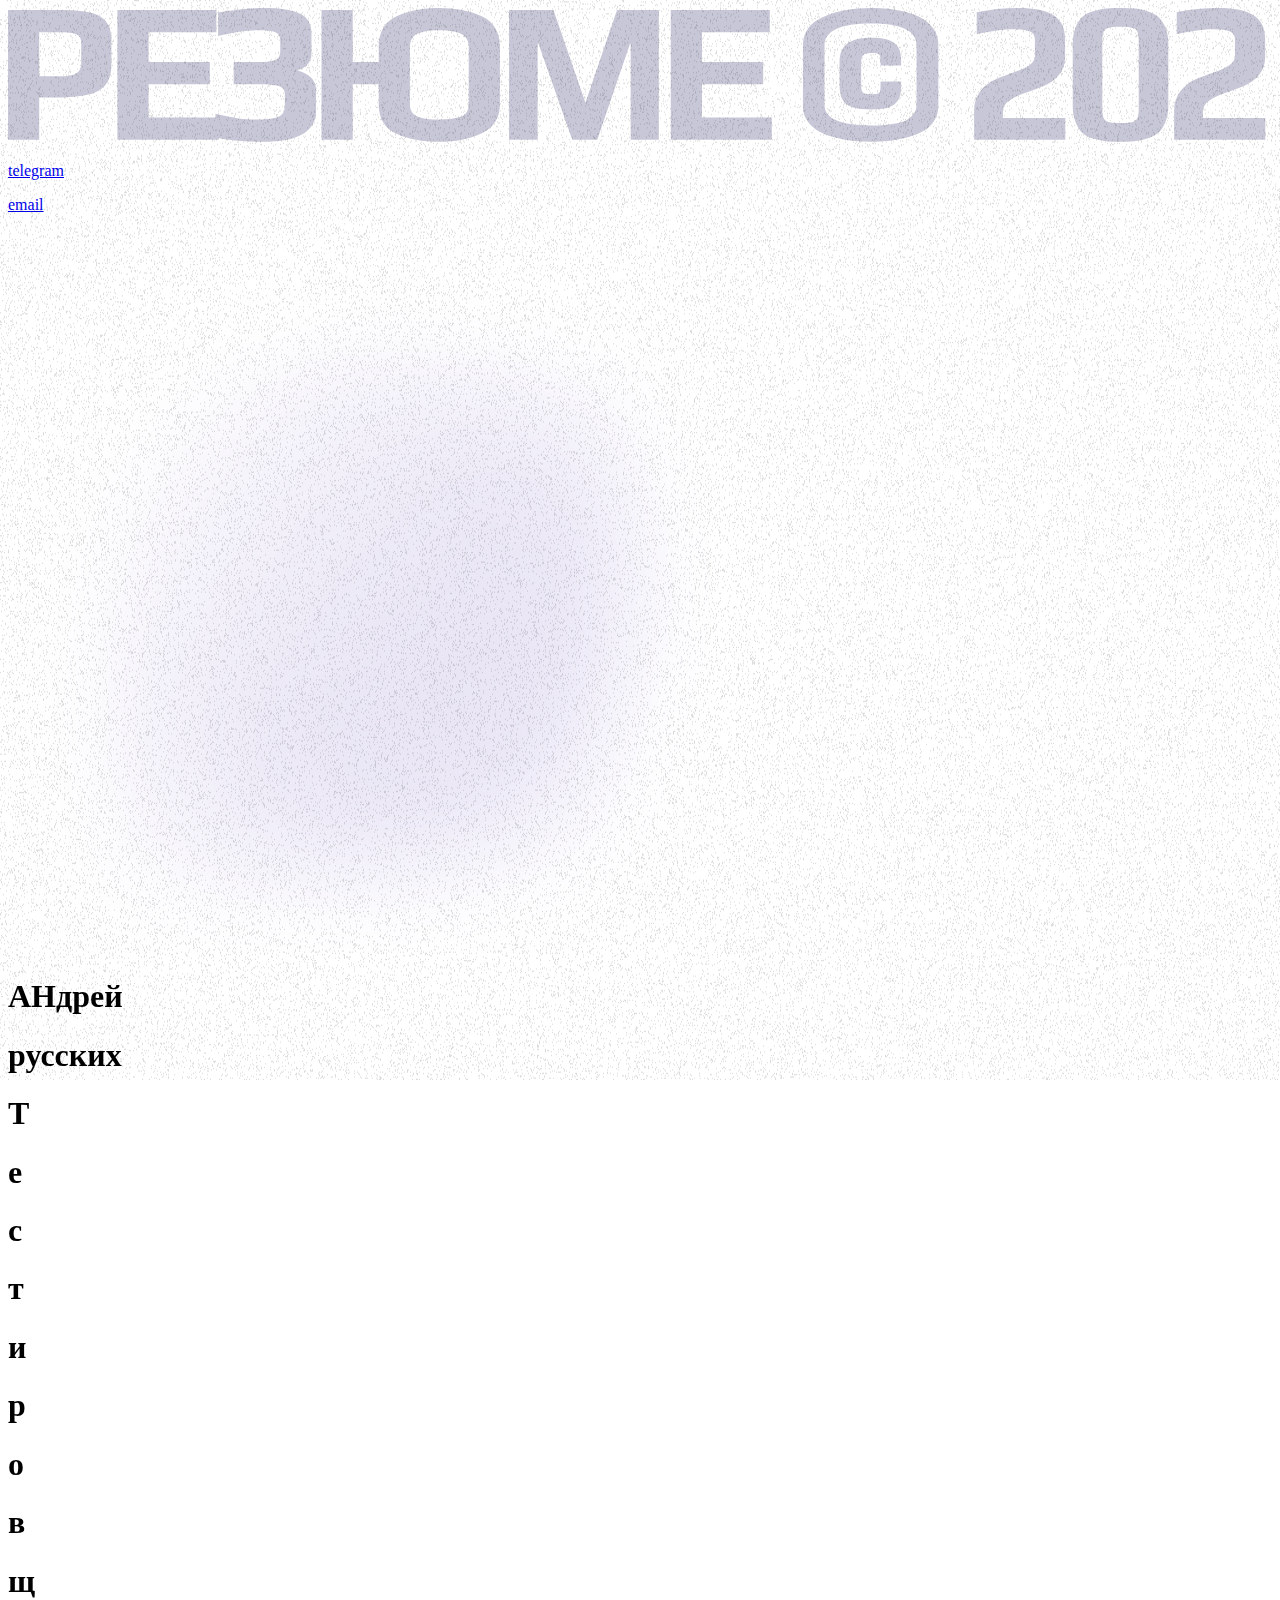
==== commit ab93ce0a: "Update actual data" ====
--- a/index.html
+++ b/index.html
@@ -1,4 +1,4 @@
-﻿<!DOCTYPE html>
+<!DOCTYPE html>
 <html lang="ru">
     <head>
         <meta charset="utf-8">
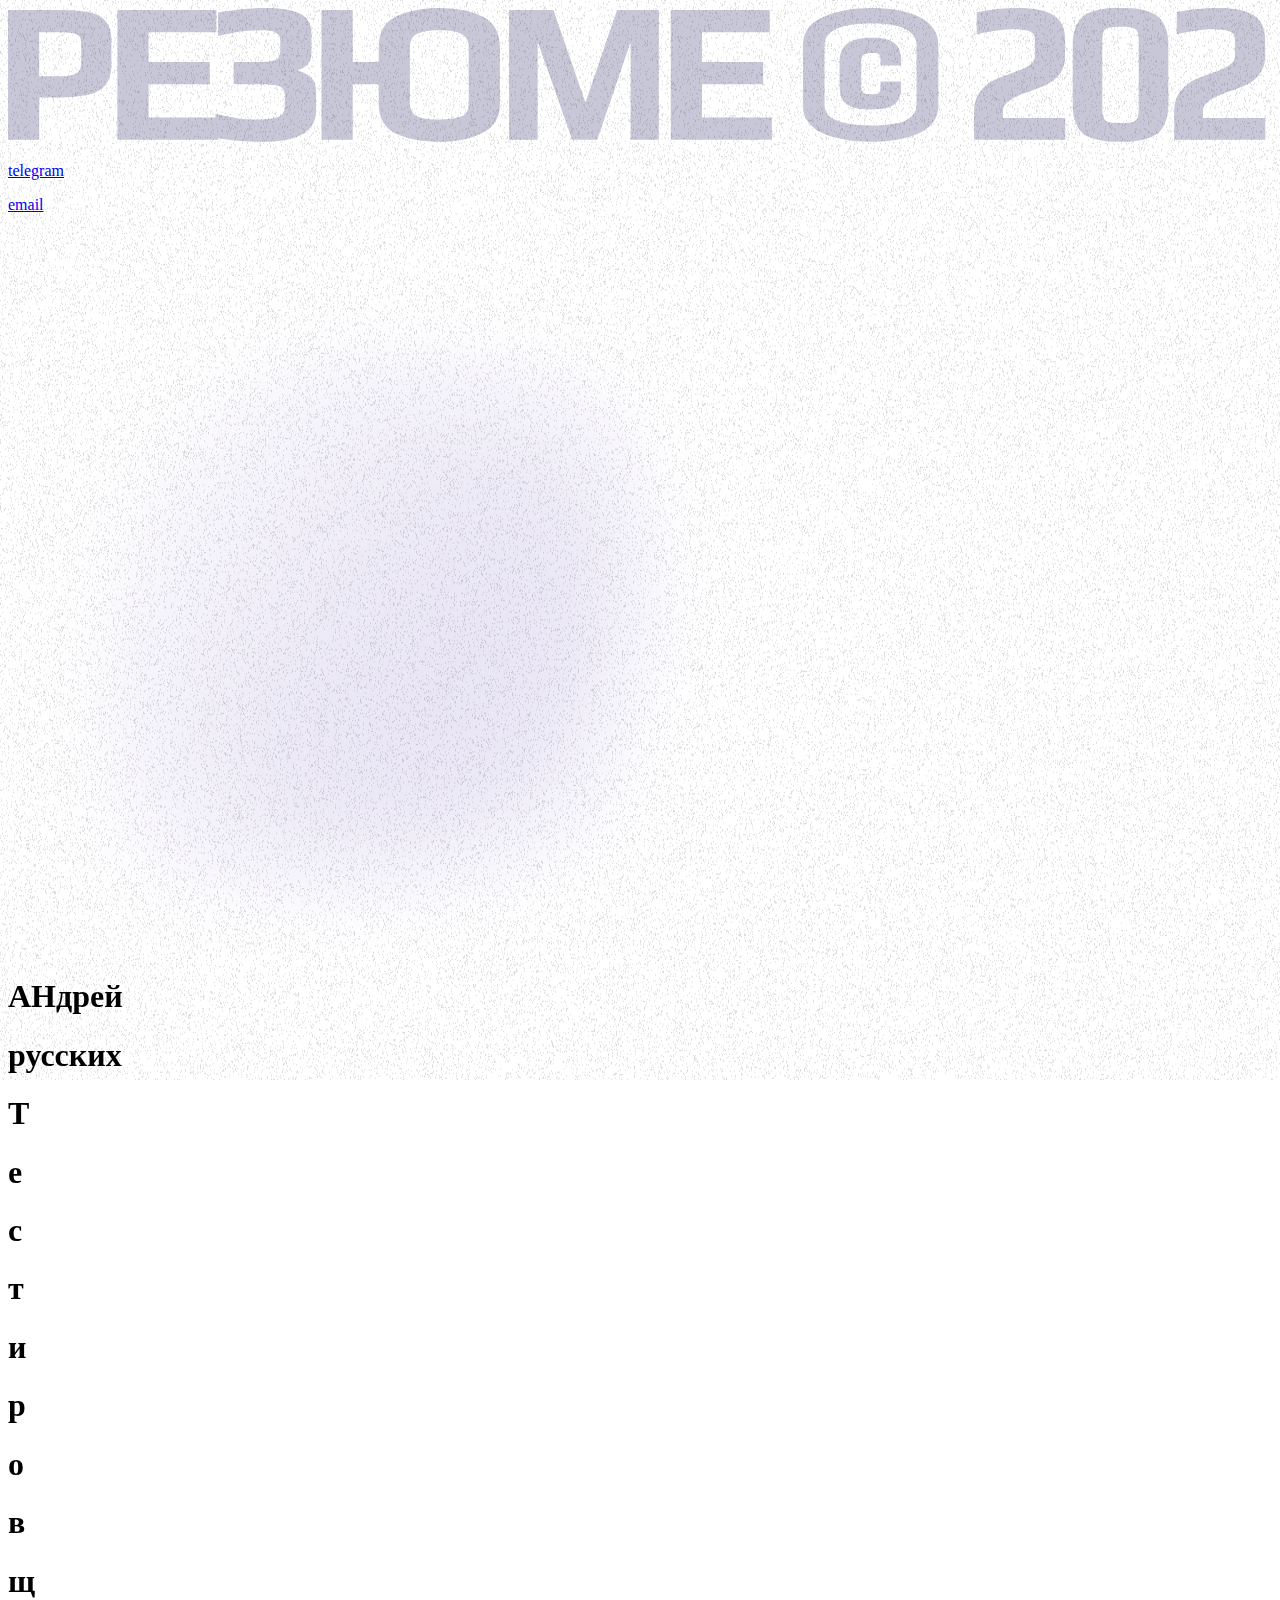
==== commit dae000e4: "update actual data" ====
--- a/index.html
+++ b/index.html
@@ -1,4 +1,4 @@
-<!DOCTYPE html>
+﻿<!DOCTYPE html>
 <html lang="ru">
     <head>
         <meta charset="utf-8">
